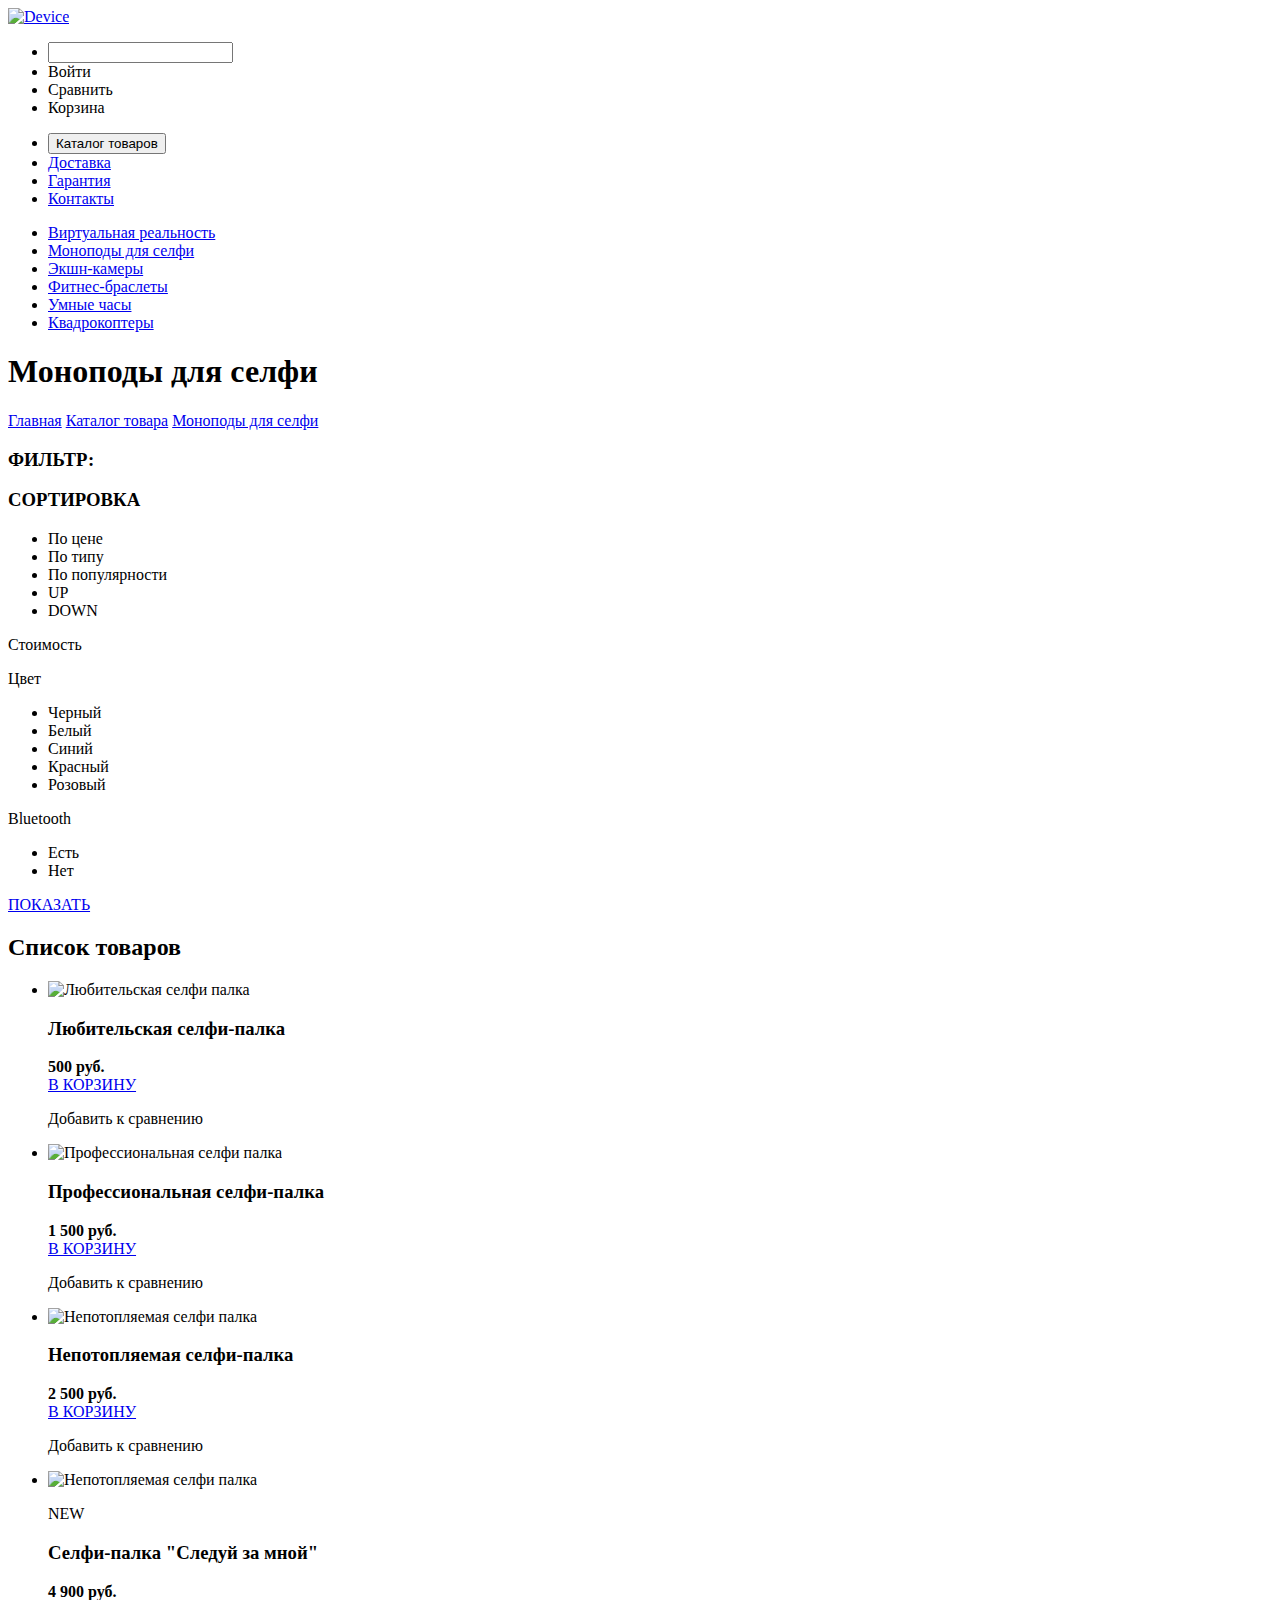
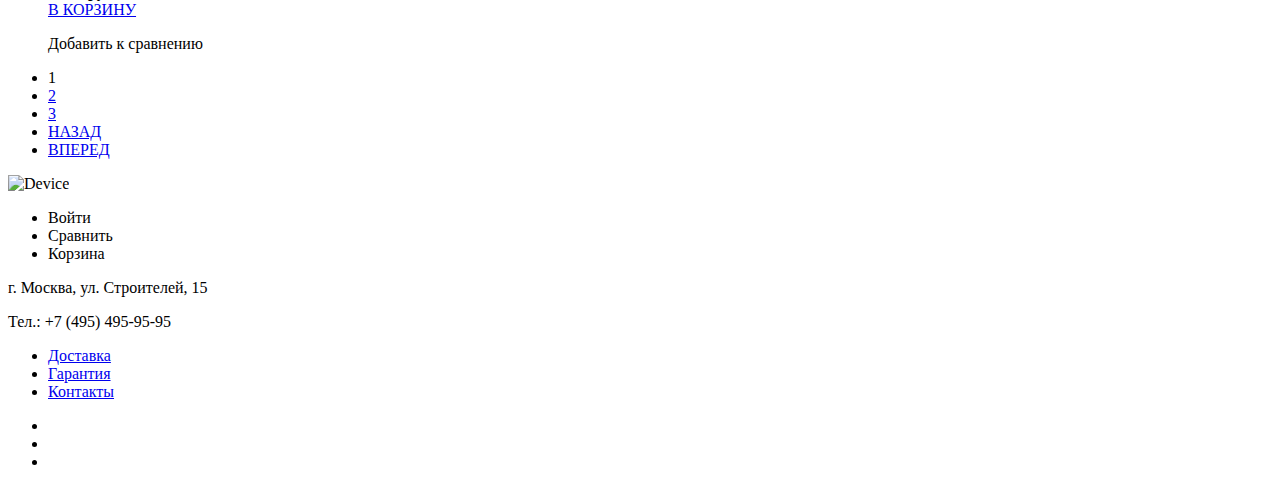
==== catalog.html @ 81fd2594 "Исправление разметки catalog и index #2" ====
<!DOCTYPE html>
<html lang="ru">
  <head>
    <meta charset="utf-8">
    <title>Магазин "Device"</title>
  </head>
  <body>
      <header class="main-header">
        <a href="index.html">
            <img class="main-header-logo" src="device-logo.jpg" alt="Device" width="10" height="10">
        </a>
                <!--Размеры (здесь и далее) пока левые-->
        <ul class="main-header-user_block">
            <li class="main-header-user_block-search">
                <input>
            </li>
            <li class="main-header-user_block-log_in">
                <form>Войти</form>
            </li>
            <li class="main-header-user_block-match">
                <form>Сравнить</form>
            </li>
            <li  class="main-header-user_block-cart">
                <form>Корзина</form>
            </li>
            </ul>
        <nav class="main-navigation">
            <ul class="main-navigation-menu">
                <li class="main-navigation-menu-catalog">
                    <button>Каталог товаров</button>
                </li>
                <li>
                    <a href="#delivery">Доставка</a>
                </li>
                <li>
                    <a href="#warranty">Гарантия</a>
                </li>
                <li>
                    <a href="#contacts">Контакты</a>
                </li>
            </ul>
            <ul class="main-navigation-cataloglist">
                <li>
                    <a href="/catalog/virtual-reality.html">Виртуальная реальность</a>
                </li>
                <li>
                    <a href="/catalog/monopods.html">Моноподы для селфи</a>
                </li>
                <li>
                    <a href="/catalog/action-cameras.html">Экшн-камеры</a>
                </li>
                <li>
                    <a href="/catalog/fitness-wristbands.html">Фитнес-браслеты</a>
                </li>
                <li>
                    <a href="/catalog/smart-watch.html">Умные часы</a>
                </li>
                <li>
                    <a href="/catalog/smart-quadrupter.html">Квадрокоптеры</a>
                </li>
             </ul>
        </nav>
      </header>
      
      <main class="main-container">
          <div class="breadcrumbs">
                <h1 class="page-title">Моноподы для селфи</h1>
                <a href="/index.html">Главная</a>
                <a href="/catalog.html">Каталог товара</a>
                <a href="#">Моноподы для селфи</a>
          </div>
          <section class="main-container-sorting">
                <h3>ФИЛЬТР:</h3>
                <h3>СОРТИРОВКА</h3>
                <div class="main-container-sorting-criterion">
                   <ul>
                      <li>
                          <form>По цене</form>
                      </li>
                      <li>
                          <form>По типу</form>
                      </li>
                      <li>
                          <form>По популярности</form>
                      </li>
                      <li class="arrows">
                          <form>UP</form>
                      </li>
                      <li class="arrows">
                          <form>DOWN</form>
                      </li>
                  </ul>           
               </div>
            </section>
            <section class="main-container-search">
                     <p>Стоимость</p>
                     <!--Форма диапазона цены-->
                      <p>Цвет</p>
                      <ul class="main0container-search-colour">
                          <li>
                              <form>Черный</form>
                          </li>
                          <li>
                              <form>Белый</form>
                          </li>
                          <li>
                              <form>Синий</form>
                          </li>
                          <li>
                              <form>Красный</form>
                          </li>
                          <li>                     
                               <form>Розовый</form>
                          </li>
                      </ul>
                      <p>Bluetooth</p>
                      <ul>
                          <li>
                               <form>Есть</form>
                          </li>
                          <li>
                                <form>Нет</form>
                          </li>
                      </ul>
                      <a class="button" href="#">ПОКАЗАТЬ</a>
             </section>
          <section class="main-container-items">
              <h2 class="visually-hidden">Список товаров</h2>
                <ul class="main-container-items-list">
                    <li>
                        <article>
                            <img src="newby-selfie-stick.jpg" alt="Любительская селфи палка" width="10" height="10">
                            <h3>Любительская селфи-палка</h3>
                            <b>500 руб.</b>
                            <div class="main-container-items-list-when_hover">
                                <a class="button" href="#">В КОРЗИНУ</a>
                                <p>Добавить к сравнению</p>
                            </div>
                        </article>
                    </li>
                    <li>
                        <article>
                            <img src="pro-selfie-stick.jpg" alt="Профессиональная селфи палка" width="10" height="10">
                            <h3>Профессиональная селфи-палка</h3>
                            <b>1 500 руб.</b>
                            <div class="main-container-items-list-when_hover">
                                <a class="button" href="#">В КОРЗИНУ</a>
                                <p>Добавить к сравнению</p>
                            </div>
                        </article>
                    </li>
                    <li>
                        <article>
                            <img src="unsink-selfie-stick.jpg" alt="Непотопляемая селфи палка" width="10" height="10">
                            <h3>Непотопляемая селфи-палка</h3>
                            <b>2 500 руб.</b>
                            <div class="main-container-items-list-when_hover">
                                <a class="button" href="#">В КОРЗИНУ</a>
                                <p>Добавить к сравнению</p>
                            </div>
                        </article>
                    </li>
                    <li>
                        <article>
                            <img src="follow_me-selfie-stick.jpg" alt="Непотопляемая селфи палка" width="10" height="10">
                            <div class="main-container-items-list-new">
                                <p>NEW</p>
                            </div>
                            <h3>Селфи-палка "Следуй за мной"</h3>
                            <b>4 900 руб.</b>
                            <div class="main-container-items-list-when_hover">
                                <a class="button" href="#">В КОРЗИНУ</a>
                                <p>Добавить к сравнению</p>
                            </div>
                        </article>
                    </li>
                </ul>
          </section>
          <div class="pagination">
             <ul>
                 <li>
                    <a class="pagination-item pagination-item-current">1</a>
                </li>
                <li>
                    <a class="pagination-item" href="#">2</a>
                </li>
                <li>
                    <a class="pagination-item" href="#">3</a>
                </li>
                <li>
                    <a class="pagination-item-back" href="#">НАЗАД</a>
                </li>
                <li>
                    <a class="pagination-item-back" href="#">ВПЕРЕД</a>
                </li>
              </ul>
           </div>
      </main>

      <footer class="main-footer">
          <section class="main-footer-logo_userblock">
                <a class="main-footer-logo">
                    <img src="device-logo-footer.jpg" alt="Device" width="10" height="10">
                </a>
                <ul class="main-footer-user_block">
                    <li>
                        <form class="main-footer-user_block-log_in">Войти</form>
                    </li>
                    <li>
                        <form class="main-footer-user_block-match">Сравнить</form>
                    </li>
                    <li>
                        <form class="main-footer-user_block-cart">Корзина</form>
                    </li>
                </ul>
          </section>
          <section class="main-footer-navigation">
                <p>г. Москва, ул. Строителей, 15</p>
                <p>Тел.: +7 (495) 495-95-95</p>
                <ul>
                   <li>
                       <a href="#delivery">Доставка</a>
                   </li>
                   <li>
                       <a href="#warranty">Гарантия</a>
                   </li>
                   <li>
                       <a href="#contacts">Контакты</a>
                   </li>
                </ul>
          </section>
          <section class="main-footer-social">   
             <ul>
                <li>
                    <a class="main-footer-social-button" href="fb.com">
                        <i></i>
                    </a>
                </li>
                 <li>
                     <a class="main-footer-social-button" href="instagram.com">
                        <i></i>
                     </a>
                 </li>
                 <li>
                     <a class="main-footer-social-button" href="twitter.com">
                         <i></i>
                     </a>
                 </li>
             </ul>
             <a class="main-footer-academy" href="https://htmlacademy.ru/intensive/htmlcss">
                 <i></i>
             </a>
          </section>
      </footer>
  </body>
</html>
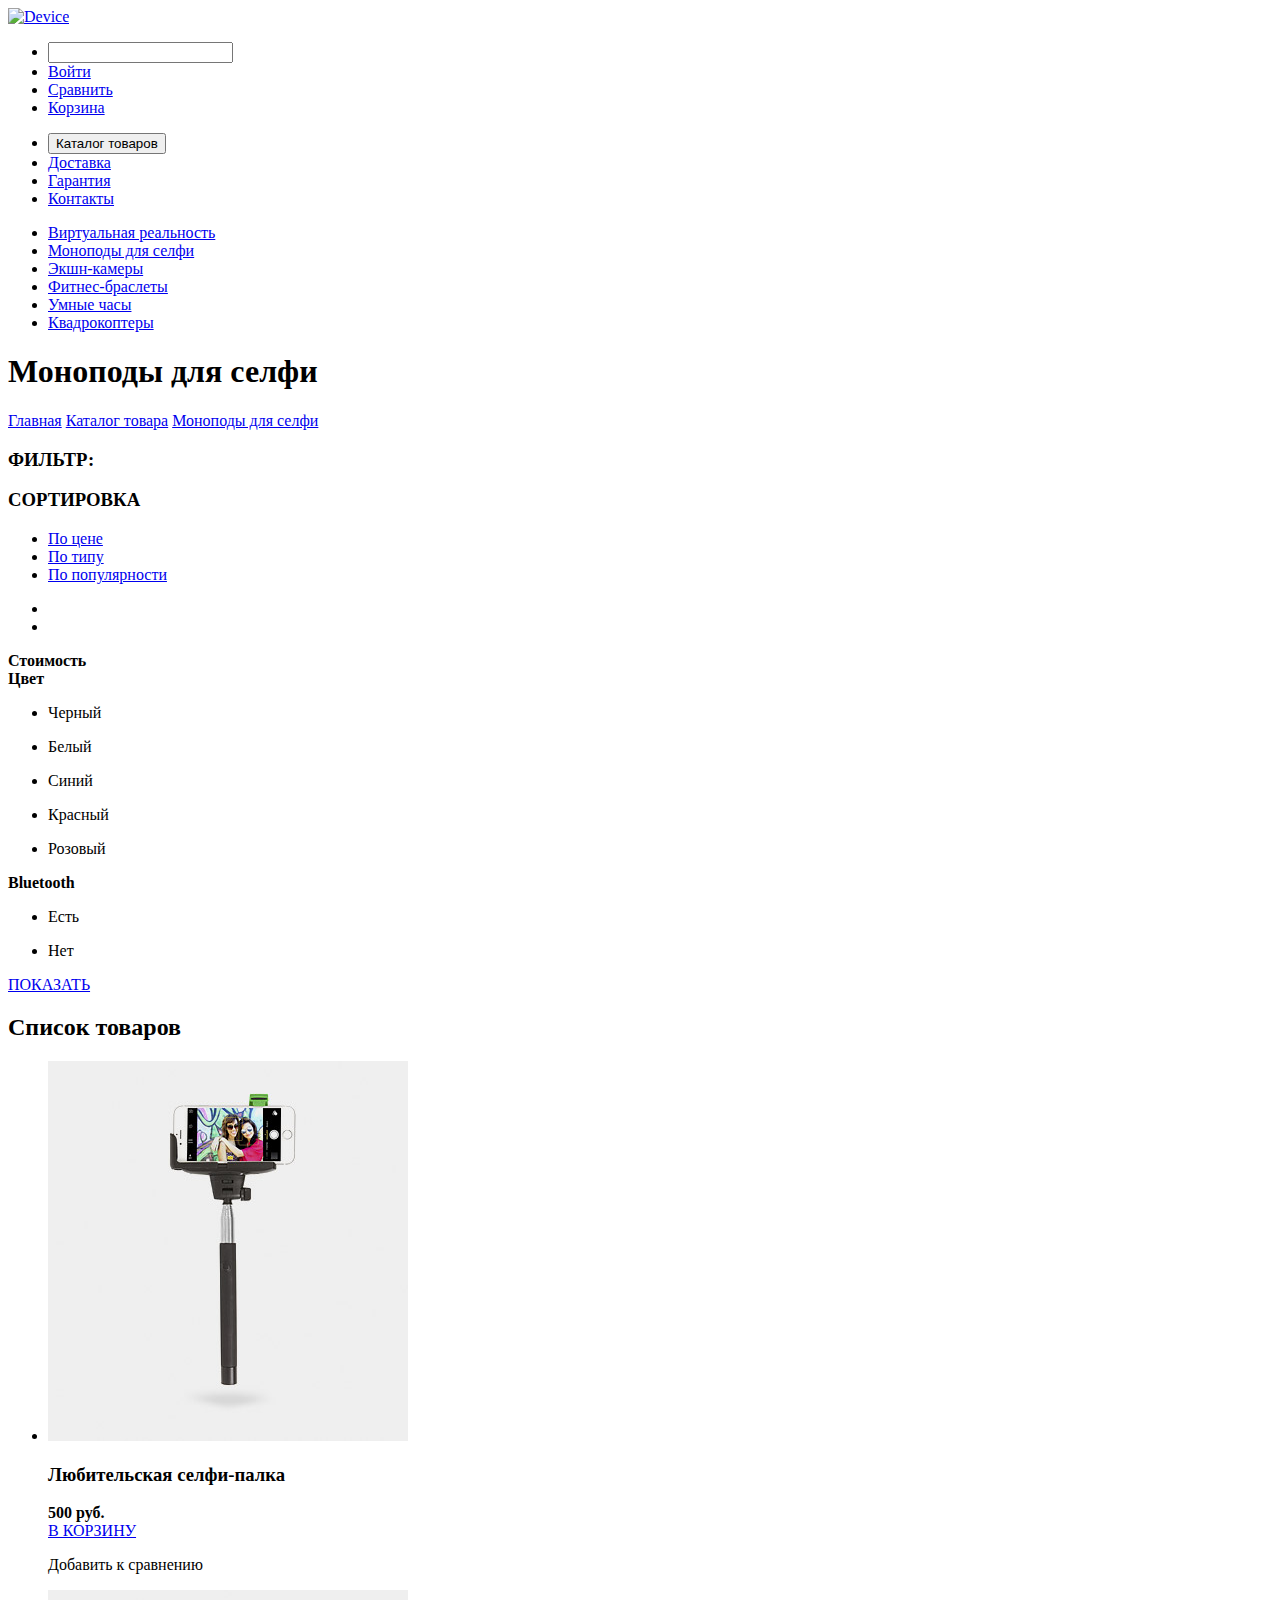
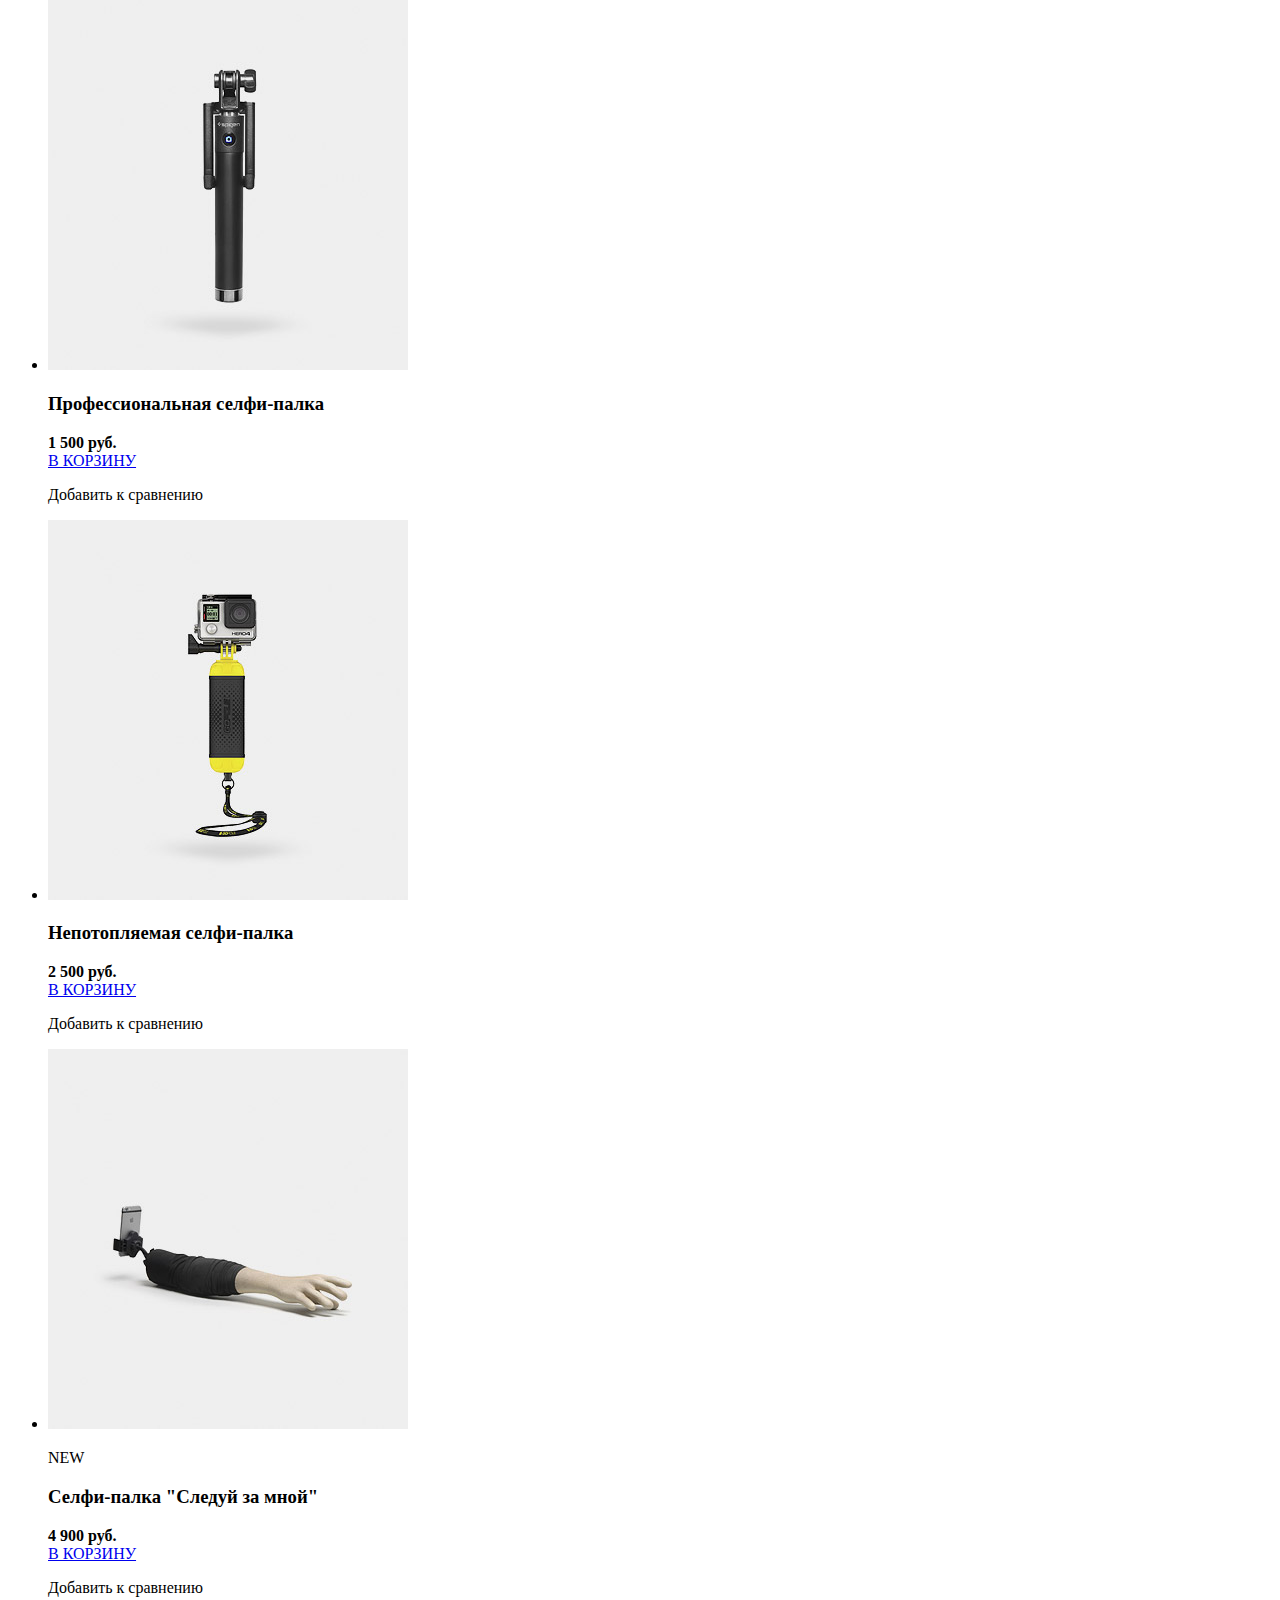
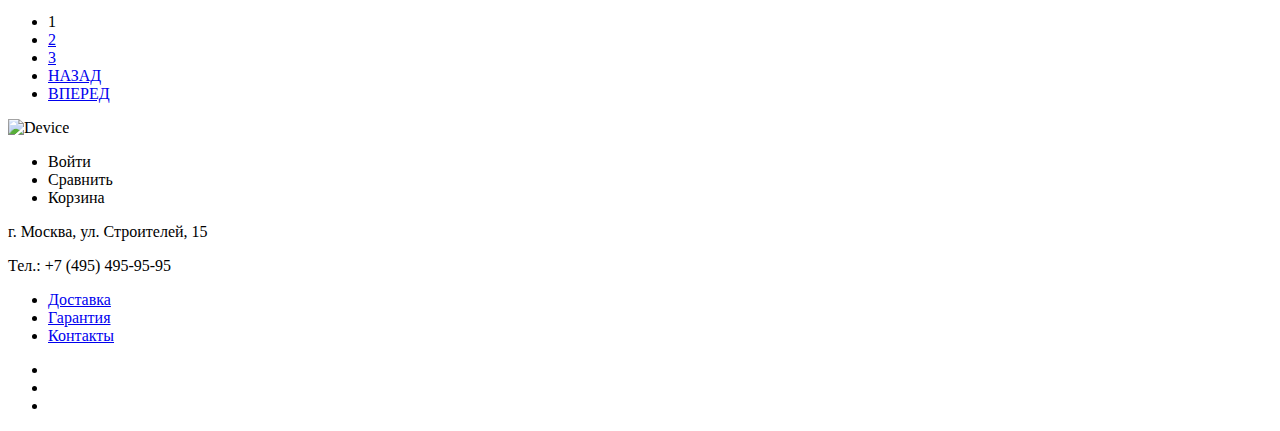
==== commit 73daea13: "Корректировка разметки, добавление оставшихся картинок и иконок" ====
--- a/catalog.html
+++ b/catalog.html
@@ -8,26 +8,30 @@
       <header class="main-header">
         <a href="index.html">
             <img class="main-header-logo" src="device-logo.jpg" alt="Device" width="10" height="10">
-        </a>
-                <!--Размеры (здесь и далее) пока левые-->
-        <ul class="main-header-user_block">
-            <li class="main-header-user_block-search">
+        </a>        
+        <ul class="user_block">
+            <li class="user_block-search">
+                <i class="search"></i>
                 <input>
             </li>
-            <li class="main-header-user_block-log_in">
-                <form>Войти</form>
-            </li>
-            <li class="main-header-user_block-match">
-                <form>Сравнить</form>
-            </li>
-            <li  class="main-header-user_block-cart">
-                <form>Корзина</form>
-            </li>
-            </ul>
+            <li class="user_block-log_in">
+                <i class="log-in"></i>
+                <a href="#">Войти</a>
+            </li>
+            <li class="user_block-match">
+                <i class="match"></i>
+                <a href="#">Сравнить</a>
+            </li>
+            <li  class="user_block-cart">
+                <i class="cart"></i>
+                <a href="#">Корзина</a>
+            </li>
+        </ul>
         <nav class="main-navigation">
             <ul class="main-navigation-menu">
                 <li class="main-navigation-menu-catalog">
                     <button>Каталог товаров</button>
+                    <i class="catalog-plus"></i>
                 </li>
                 <li>
                     <a href="#delivery">Доставка</a>
@@ -63,84 +67,101 @@
       </header>
       
       <main class="main-container">
-          <div class="breadcrumbs">
+          <section class="breadcrumbs">
                 <h1 class="page-title">Моноподы для селфи</h1>
                 <a href="/index.html">Главная</a>
                 <a href="/catalog.html">Каталог товара</a>
                 <a href="#">Моноподы для селфи</a>
-          </div>
+          </section>
           <section class="main-container-sorting">
                 <h3>ФИЛЬТР:</h3>
                 <h3>СОРТИРОВКА</h3>
                 <div class="main-container-sorting-criterion">
                    <ul>
                       <li>
-                          <form>По цене</form>
-                      </li>
-                      <li>
-                          <form>По типу</form>
-                      </li>
-                      <li>
-                          <form>По популярности</form>
-                      </li>
-                      <li class="arrows">
-                          <form>UP</form>
-                      </li>
-                      <li class="arrows">
-                          <form>DOWN</form>
-                      </li>
-                  </ul>           
+                          <a href="#">По цене</a>
+                      </li>
+                      <li>
+                          <a href="#">По типу</a>
+                      </li>
+                      <li>
+                          <a href="#">По популярности</a>
+                      </li>
+                    </ul> 
+              </div>
+              <div class="arrows">
+                  <ul>                  
+                      <li>
+                          <i class="up"></i>
+                      </li>
+                      <li>
+                          <i class="down"></i>
+                      </li>    
+                  </ul>
                </div>
             </section>
             <section class="main-container-search">
-                     <p>Стоимость</p>
-                     <!--Форма диапазона цены-->
-                      <p>Цвет</p>
-                      <ul class="main0container-search-colour">
+                <div class="search-price">
+                     <b>Стоимость</b>
+                     <!--Lиапазон цены-->
+                </div>
+                <div class="search-color">
+                    <b>Цвет</b>
+                    <ul class="main-container-search-color">
+                        <li>
+                            <i class="check-box"></i>
+                            <p>Черный</p>
+                        </li>
+                        <li>
+                            <i class="check-box"></i>
+                            <p>Белый</p>
+                        </li>
+                        <li>
+                            <i class="check-box"></i>
+                            <p>Синий</p>
+                        </li>
+                        <li>
+                            <i class="check-box"></i>
+                            <p>Красный</p>
+                        </li>
+                        <li>
+                            <i class="check-box"></i>
+                            <p>Розовый</p>
+                        </li>
+                    </ul>
+                </div>
+                <div class="search-bluetooth">
+                      <b>Bluetooth</b>
+                      <ul>
                           <li>
-                              <form>Черный</form>
+                              <i class="radio"></i>
+                              <p>Есть</p>
                           </li>
                           <li>
-                              <form>Белый</form>
-                          </li>
-                          <li>
-                              <form>Синий</form>
-                          </li>
-                          <li>
-                              <form>Красный</form>
-                          </li>
-                          <li>                     
-                               <form>Розовый</form>
+                              <i class="radio"></i>
+                              <p>Нет</p>
                           </li>
                       </ul>
-                      <p>Bluetooth</p>
-                      <ul>
-                          <li>
-                               <form>Есть</form>
-                          </li>
-                          <li>
-                                <form>Нет</form>
-                          </li>
-                      </ul>
-                      <a class="button" href="#">ПОКАЗАТЬ</a>
-             </section>
-          <section class="main-container-items">
-              <h2 class="visually-hidden">Список товаров</h2>
+                </div>
+                <a class="button" href="#">ПОКАЗАТЬ</a>
+              </section>
+              <section class="main-container-items">
+                <h2 class="visually-hidden">Список товаров</h2>
                 <ul class="main-container-items-list">
                     <li>
-                        <article>
-                            <img src="newby-selfie-stick.jpg" alt="Любительская селфи палка" width="10" height="10">
+                        <article class="items-list-one">
+                            <img src="/img/images/catalog-item-one.jpg" alt="Любительская селфи палка" width="360" height="380">
                             <h3>Любительская селфи-палка</h3>
                             <b>500 руб.</b>
-                            <div class="main-container-items-list-when_hover">
-                                <a class="button" href="#">В КОРЗИНУ</a>
-                                <p>Добавить к сравнению</p>
-                            </div>
-                        </article>
-                    </li>
-                    <li>
-                        <article>
-                            <img src="pro-selfie-stick.jpg" alt="Профессиональная селфи палка" width="10" height="10">
+                             <div class="main-container-items-list-when_hover">
+                                <a class="button" href="#">В КОРЗИНУ</a>
+                                <p>Добавить к сравнению</p>
+                            </div>
+                        </article>
+                    </li>
+                    <li>
+                        <article class="items-list-two">
+                            <img src="/img/images/catalog-item-two.jpg" alt="Профессиональная селфи палка" width="360" height="380">
                             <h3>Профессиональная селфи-палка</h3>
                             <b>1 500 руб.</b>
                             <div class="main-container-items-list-when_hover">
@@ -150,8 +171,8 @@
                         </article>
                     </li>
                     <li>
-                        <article>
-                            <img src="unsink-selfie-stick.jpg" alt="Непотопляемая селфи палка" width="10" height="10">
+                        <article class="items-list-three">
+                            <img src="/img/images/catalog-item-three.jpg" alt="Непотопляемая селфи палка" width="360" height="380">
                             <h3>Непотопляемая селфи-палка</h3>
                             <b>2 500 руб.</b>
                             <div class="main-container-items-list-when_hover">
@@ -161,13 +182,13 @@
                         </article>
                     </li>
                     <li>
-                        <article>
-                            <img src="follow_me-selfie-stick.jpg" alt="Непотопляемая селфи палка" width="10" height="10">
+                        <article class="items-list-four">
+                            <img src="/img/images/catalog-item-four.jpg" alt="Непотопляемая селфи палка" width="360" height="380">
                             <div class="main-container-items-list-new">
                                 <p>NEW</p>
                             </div>
                             <h3>Селфи-палка "Следуй за мной"</h3>
-                            <b>4 900 руб.</b>
+                             <b>4 900 руб.</b>
                             <div class="main-container-items-list-when_hover">
                                 <a class="button" href="#">В КОРЗИНУ</a>
                                 <p>Добавить к сравнению</p>
@@ -175,8 +196,8 @@
                         </article>
                     </li>
                 </ul>
-          </section>
-          <div class="pagination">
+            </section>
+            <div class="pagination">
              <ul>
                  <li>
                     <a class="pagination-item pagination-item-current">1</a>
@@ -198,18 +219,21 @@
       </main>
 
       <footer class="main-footer">
-          <section class="main-footer-logo_userblock">
+          <section class="main-footer-userblock">
                 <a class="main-footer-logo">
                     <img src="device-logo-footer.jpg" alt="Device" width="10" height="10">
                 </a>
                 <ul class="main-footer-user_block">
                     <li>
+                        <i class="log_in"></i>
                         <form class="main-footer-user_block-log_in">Войти</form>
                     </li>
                     <li>
+                        <i class="match"></i>
                         <form class="main-footer-user_block-match">Сравнить</form>
                     </li>
                     <li>
+                        <i class="cart"></i>
                         <form class="main-footer-user_block-cart">Корзина</form>
                     </li>
                 </ul>
@@ -232,23 +256,23 @@
           <section class="main-footer-social">   
              <ul>
                 <li>
-                    <a class="main-footer-social-button" href="fb.com">
-                        <i></i>
+                    <a href="fb.com">
+                        <i class="facebook"></i>
                     </a>
                 </li>
                  <li>
-                     <a class="main-footer-social-button" href="instagram.com">
-                        <i></i>
+                     <a href="instagram.com">
+                        <i class="instagram"></i>
                      </a>
                  </li>
                  <li>
-                     <a class="main-footer-social-button" href="twitter.com">
-                         <i></i>
+                     <a href="twitter.com">
+                         <i class="twitter"></i>
                      </a>
                  </li>
              </ul>
-             <a class="main-footer-academy" href="https://htmlacademy.ru/intensive/htmlcss">
-                 <i></i>
+             <a href="https://htmlacademy.ru/intensive/htmlcss">
+                 <i class="academy"></i>
              </a>
           </section>
       </footer>
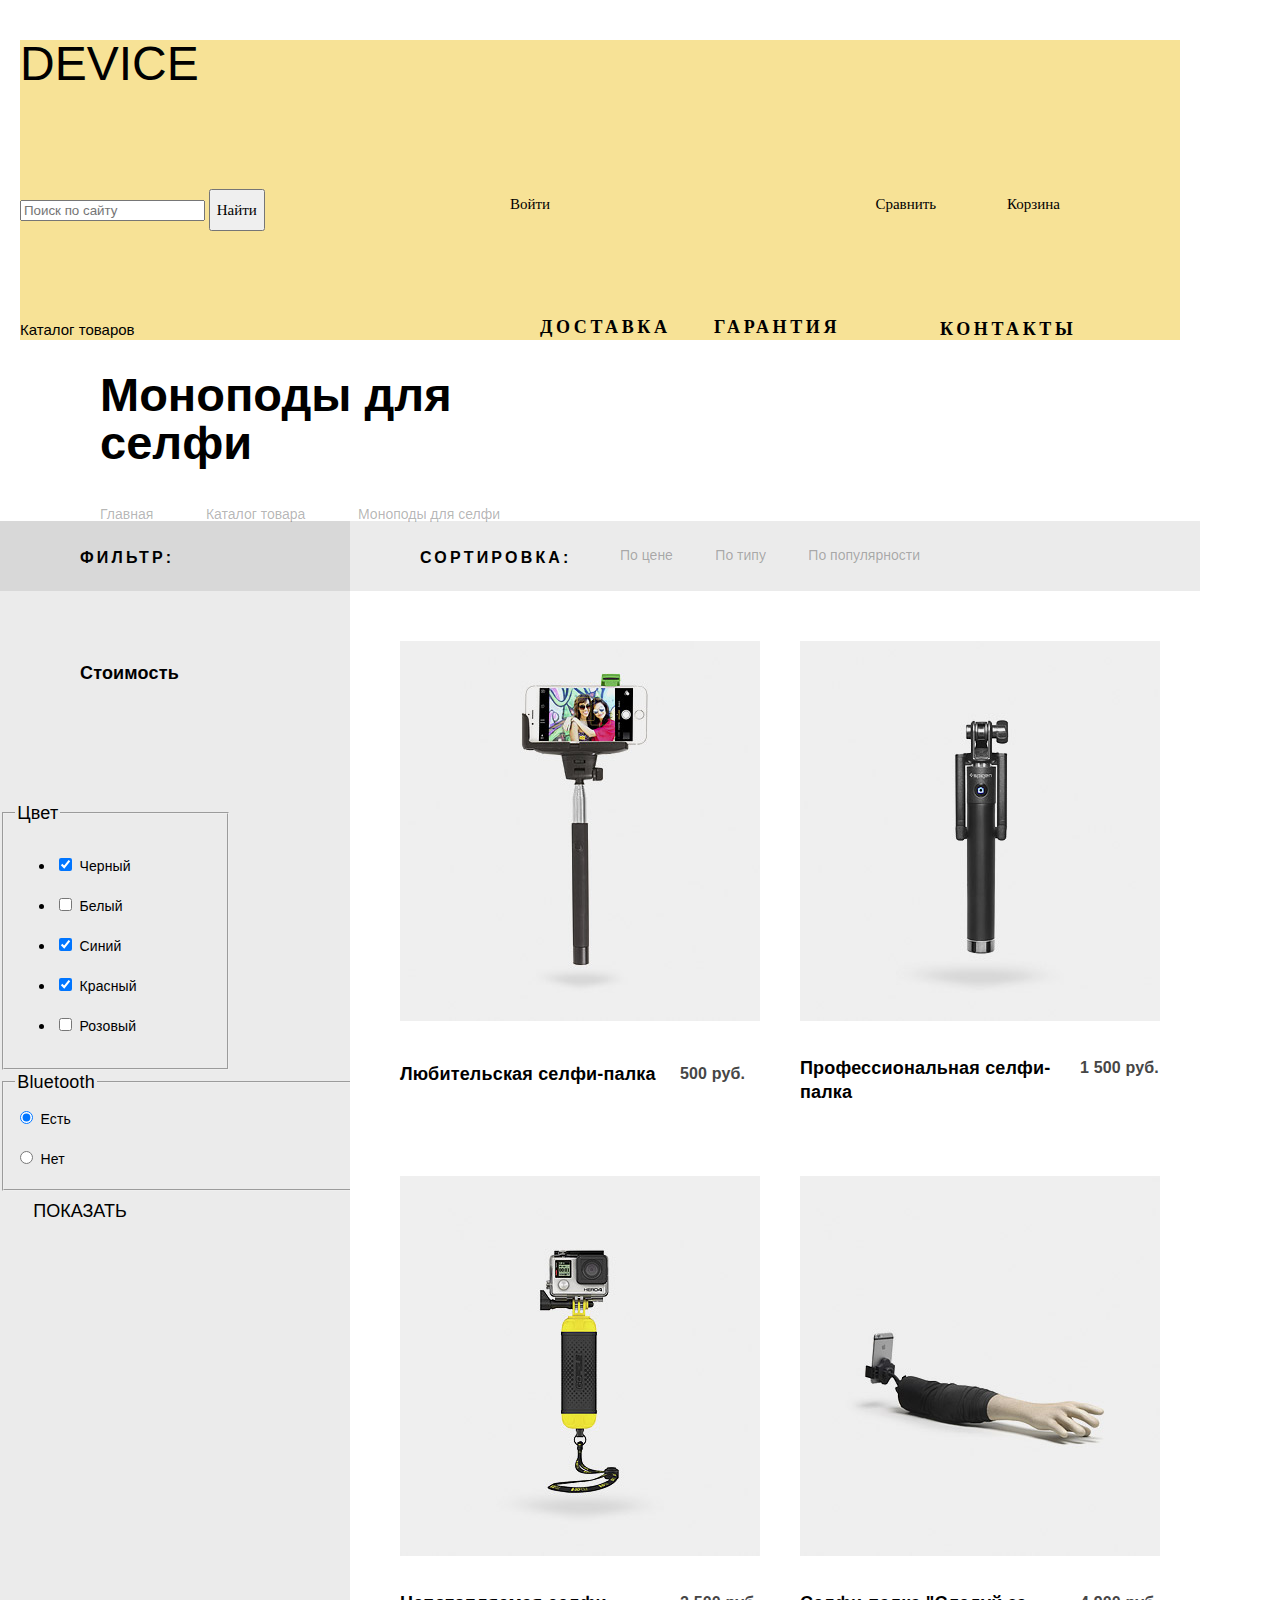
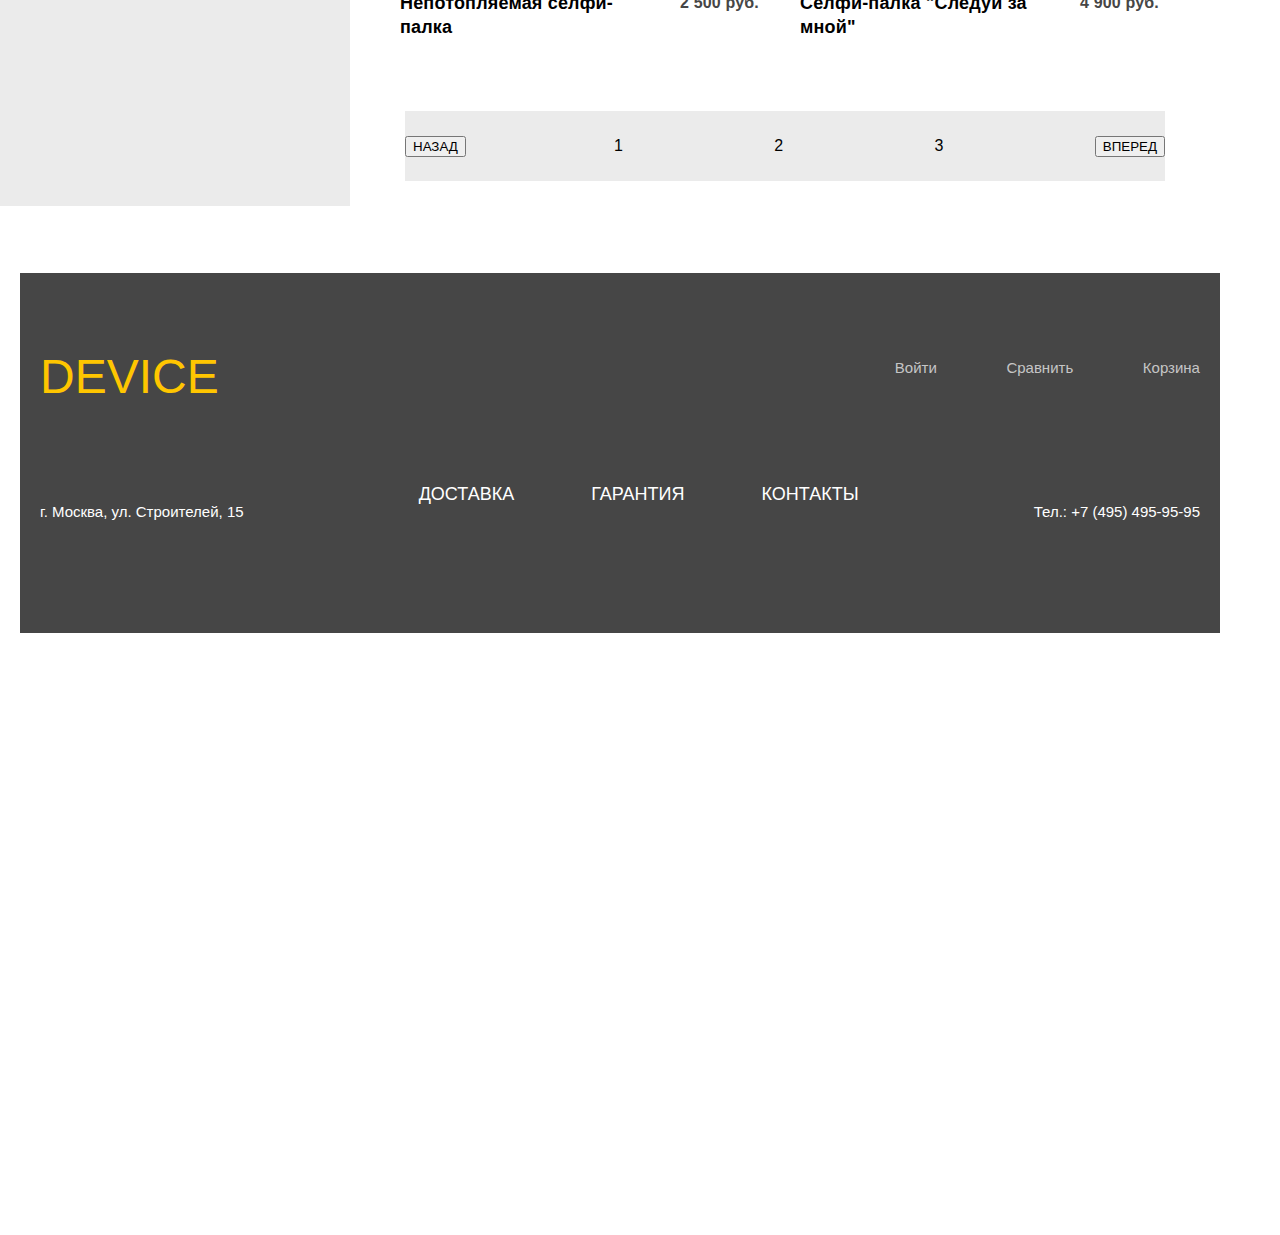
==== commit 06078ddb: "Вторичная сетка на флексах" ====
--- a/catalog.html
+++ b/catalog.html
@@ -3,46 +3,47 @@
   <head>
     <meta charset="utf-8">
     <title>Магазин "Device"</title>
+      <link href="fonts/openns.woff2" rel="stylesheet">
+      <link href="css/normalize.css" rel="stylesheet">
+      <link href="css/stylesheet.css" rel="stylesheet">
   </head>
   <body>
       <header class="main-header">
-        <a href="index.html">
-            <img class="main-header-logo" src="device-logo.jpg" alt="Device" width="10" height="10">
-        </a>        
-        <ul class="user_block">
-            <li class="user_block-search">
+        <a class="logo-header">Device</a>
+        <div class="user_block">
+            <div class="user_block-search">
                 <i class="search"></i>
-                <input>
-            </li>
-            <li class="user_block-log_in">
+                <form>
+                    <input type="text" placeholder="Поиск по сайту">
+                    <button class="search-button" type="submit">Найти</button>
+                </form>
+            </div>
+            <div class="user_block-log_in">
                 <i class="log-in"></i>
-                <a href="#">Войти</a>
-            </li>
-            <li class="user_block-match">
+                <a class="login-link" href="login.html">Войти</a>
+            </div>
+            <div class="user_block-match_cart">
                 <i class="match"></i>
-                <a href="#">Сравнить</a>
-            </li>
-            <li  class="user_block-cart">
+                <a class="match-link" href="match.html">Сравнить</a>
                 <i class="cart"></i>
-                <a href="#">Корзина</a>
-            </li>
-        </ul>
+                <a class="cart-link" href="cart.html">Корзина</a>
+            </div>
+        </div>
         <nav class="main-navigation">
             <ul class="main-navigation-menu">
                 <li class="main-navigation-menu-catalog">
-                    <button>Каталог товаров</button>
+                    Каталог товаров
                     <i class="catalog-plus"></i>
                 </li>
-                <li>
+                <li class="main-navigation-menu-wrapper">
                     <a href="#delivery">Доставка</a>
-                </li>
-                <li>
                     <a href="#warranty">Гарантия</a>
                 </li>
-                <li>
+                <li class="main-navigation-menu-contacts">
                     <a href="#contacts">Контакты</a>
                 </li>
             </ul>
+<!--пока уберу
             <ul class="main-navigation-cataloglist">
                 <li>
                     <a href="/catalog/virtual-reality.html">Виртуальная реальность</a>
@@ -63,19 +64,22 @@
                     <a href="/catalog/smart-quadrupter.html">Квадрокоптеры</a>
                 </li>
              </ul>
+-->
         </nav>
       </header>
       
       <main class="main-container">
           <section class="breadcrumbs">
                 <h1 class="page-title">Моноподы для селфи</h1>
-                <a href="/index.html">Главная</a>
-                <a href="/catalog.html">Каталог товара</a>
-                <a href="#">Моноподы для селфи</a>
+                <div class="breadcrumbs-wrapper">
+                    <a href="/index.html">Главная</a>
+                    <a href="/catalog.html">Каталог товара</a>
+                    <a href="#">Моноподы для селфи</a>
+                </div>
           </section>
           <section class="main-container-sorting">
-                <h3>ФИЛЬТР:</h3>
-                <h3>СОРТИРОВКА</h3>
+                <h3 class="main-container-filter">Фильтр:</h3>
+                <h3 class="main-container-sort">Сортировка:</h3>
                 <div class="main-container-sorting-criterion">
                    <ul>
                       <li>
@@ -100,105 +104,100 @@
                   </ul>
                </div>
             </section>
+            <div class="main-container-wrapper">
             <section class="main-container-search">
-                <div class="search-price">
-                     <b>Стоимость</b>
-                     <!--Lиапазон цены-->
-                </div>
-                <div class="search-color">
-                    <b>Цвет</b>
-                    <ul class="main-container-search-color">
-                        <li>
-                            <i class="check-box"></i>
-                            <p>Черный</p>
-                        </li>
-                        <li>
-                            <i class="check-box"></i>
-                            <p>Белый</p>
-                        </li>
-                        <li>
-                            <i class="check-box"></i>
-                            <p>Синий</p>
-                        </li>
-                        <li>
-                            <i class="check-box"></i>
-                            <p>Красный</p>
-                        </li>
-                        <li>
-                            <i class="check-box"></i>
-                            <p>Розовый</p>
-                        </li>
-                    </ul>
-                </div>
-                <div class="search-bluetooth">
-                      <b>Bluetooth</b>
-                      <ul>
-                          <li>
-                              <i class="radio"></i>
-                              <p>Есть</p>
+                <form class="filter" method="get" action="https://echo.htmlacademy.ru">
+                    <div class="search-price">
+                        <b>Стоимость</b>
+                        <div class="price-range"></div>
+                    </div>
+                    <fieldset class="main-container-color">
+                        <legend>Цвет</legend>
+                        <ul>
+                            <li class="filter-option">
+                                <input class="visually-hidden filter-input filter-input-checkbox" type="checkbox" name="black" id="filter-color-black" checked>
+                                <label for="filter-color-black">Черный</label>
+                            </li>
+                            <li class="filter-option">
+                                <input class="visually-hidden filter-input filter-input-checkbox" type="checkbox" name="white" id="filter-color-white">         
+                                <label for="filter-color-white">Белый</label>
+                            </li>
+                            <li class="filter-option">
+                                <input class="visually-hidden filter-input filter-input-checkbox" type="checkbox" name="blue" id="filter-color-blue" checked>
+                                <label for="filter-color-blue">Синий</label>
+                            </li>
+                            <li class="filter-option">
+                                <input class="visually-hidden filter-input filter-input-checkbox" type="checkbox" name="red" id="filter-color-red" checked>
+                                <label for="filter-color-red">Красный</label>
+                            </li>
+                            <li class="filter-option">
+                                <input class="visually-hidden filter-input filter-input-checkbox" type="checkbox" name="pink" id="filter-color-pink">
+                                <label for="filter-color-pink">Розовый</label>
+                            </li>
+                        </ul>                    
+                    </fieldset>
+                    <fieldset class="main-container-bluetooth">
+                        <legend>Bluetooth</legend>
+                        <ul>
+                          <li class="filter-option">
+                              <input class="visually-hidden filter-input filter-input-radio" type="radio" name="bluetooth-group" valeu="bluetooth-yes" id="bluetooth-yes" checked>
+                              <label for="bluetooth-yes">Есть</label>
                           </li>
-                          <li>
-                              <i class="radio"></i>
-                              <p>Нет</p>
+                          <li class="filter-option">
+                              <input class="visually-hidden filter-input filter-input-radio" type="radio" name="bluetooth-group" value="bluetooth-none" id="bluetooth-no">
+                              <label for="bluetooth-no">Нет</label>
                           </li>
                       </ul>
-                </div>
-                <a class="button" href="#">ПОКАЗАТЬ</a>
+                    </fieldset>    
+                    <button type="submit" class="filter-button button">Показать</button>
+                </form>
               </section>
+              <div class="items-wrapper">
               <section class="main-container-items">
-                <h2 class="visually-hidden">Список товаров</h2>
+                <!--<h2 class="visually-hidden">Список товаров</h2>-->
                 <ul class="main-container-items-list">
                     <li>
-                        <article class="items-list-one">
-                            <img src="/img/images/catalog-item-one.jpg" alt="Любительская селфи палка" width="360" height="380">
-                            <h3>Любительская селфи-палка</h3>
-                            <b>500 руб.</b>
-                             <div class="main-container-items-list-when_hover">
-                                <a class="button" href="#">В КОРЗИНУ</a>
-                                <p>Добавить к сравнению</p>
-                            </div>
-                        </article>
-                    </li>
-                    <li>
-                        <article class="items-list-two">
-                            <img src="/img/images/catalog-item-two.jpg" alt="Профессиональная селфи палка" width="360" height="380">
-                            <h3>Профессиональная селфи-палка</h3>
-                            <b>1 500 руб.</b>
-                            <div class="main-container-items-list-when_hover">
-                                <a class="button" href="#">В КОРЗИНУ</a>
-                                <p>Добавить к сравнению</p>
-                            </div>
-                        </article>
-                    </li>
-                    <li>
-                        <article class="items-list-three">
-                            <img src="/img/images/catalog-item-three.jpg" alt="Непотопляемая селфи палка" width="360" height="380">
-                            <h3>Непотопляемая селфи-палка</h3>
-                            <b>2 500 руб.</b>
-                            <div class="main-container-items-list-when_hover">
-                                <a class="button" href="#">В КОРЗИНУ</a>
-                                <p>Добавить к сравнению</p>
-                            </div>
-                        </article>
-                    </li>
-                    <li>
-                        <article class="items-list-four">
-                            <img src="/img/images/catalog-item-four.jpg" alt="Непотопляемая селфи палка" width="360" height="380">
-                            <div class="main-container-items-list-new">
-                                <p>NEW</p>
-                            </div>
-                            <h3>Селфи-палка "Следуй за мной"</h3>
-                             <b>4 900 руб.</b>
-                            <div class="main-container-items-list-when_hover">
-                                <a class="button" href="#">В КОРЗИНУ</a>
-                                <p>Добавить к сравнению</p>
-                            </div>
+                        <article class="items-list">
+                            <a href="catalog/newbe-selfie-stick.html">
+                                <img src="img/images/catalog-item-one.jpg" alt="Любительская селфи палка" width="360" height="380">
+                                <h3>Любительская селфи-палка</h3>
+                                <b>500 руб.</b>
+                            </a>
+                        </article>
+                    </li>
+                    <li>
+                        <article class="items-list">
+                            <a href="catalog/profie-selfie-stick">
+                                <img src="img/images/catalog-item-two.jpg" alt="Профессиональная селфи палка" width="360" height="380">
+                                <h3>Профессиональная селфи-палка</h3>
+                                <b>1 500 руб.</b>
+                            </a>
+                        </article>
+                    </li>
+                    <li>
+                        <article class="items-list">
+                            <a href="catalog/not-sink-selfie-stick">
+                                <img src="img/images/catalog-item-three.jpg" alt="Непотопляемая селфи палка" width="360" height="380">
+                                <h3>Непотопляемая селфи-палка</h3>
+                                <b>2 500 руб.</b>
+                            </a>
+                        </article>
+                    </li>
+                    <li>
+                        <article class="items-list">
+                            <a href="catalog/follow_me.html">
+                                <img src="img/images/catalog-item-four.jpg" alt="Непотопляемая селфи палка" width="360" height="380">
+                                <h3>Селфи-палка "Следуй за мной"</h3>
+                                <b>4 900 руб.</b>
+                            </a>
                         </article>
                     </li>
                 </ul>
             </section>
-            <div class="pagination">
-             <ul>
+            <ul class="pagination">
+                 <li>
+                    <button class="pagination-item-back pagination-button-back" type="button">НАЗАД</button>
+                </li>
                  <li>
                     <a class="pagination-item pagination-item-current">1</a>
                 </li>
@@ -209,68 +208,46 @@
                     <a class="pagination-item" href="#">3</a>
                 </li>
                 <li>
-                    <a class="pagination-item-back" href="#">НАЗАД</a>
-                </li>
-                <li>
-                    <a class="pagination-item-back" href="#">ВПЕРЕД</a>
-                </li>
-              </ul>
+                    <button class="pagination-item-back pagination-button-forward" type="button">ВПЕРЕД</button>
+                </li>
+            </ul>
+            </div>
            </div>
       </main>
 
       <footer class="main-footer">
-          <section class="main-footer-userblock">
-                <a class="main-footer-logo">
-                    <img src="device-logo-footer.jpg" alt="Device" width="10" height="10">
+          <section class="footer-userblock">
+                <p class="logo-footer">Device</p>
+                <div class="footer-user_interaction">
+                    <i class="log-in"></i>
+                    <a class="footer-login-link" href="login.html">Войти</a>
+                    <i class="match"></i>
+                    <a class="footer-match-link" href="match.html">Сравнить</a>
+                    <i class="cart"></i>
+                    <a class="footer-cart-link" href="cart.html">Корзина</a>
+                </div>
+          </section>
+          <section class="footer-navigation">
+                <p>г. Москва, ул. Строителей, 15</p>
+                <div class="footer-wrapper">
+                   <a href="#delivery">Доставка</a>
+                   <a href="#warranty">Гарантия</a>
+                   <a href="#contacts">Контакты</a>
+                </div>
+                <p>Тел.: +7 (495) 495-95-95</p>
+          </section>
+          <section class="footer-links">   
+             <div class="social">
+                <a href="fb.com">
+                    <i class="facebook"></i>
                 </a>
-                <ul class="main-footer-user_block">
-                    <li>
-                        <i class="log_in"></i>
-                        <form class="main-footer-user_block-log_in">Войти</form>
-                    </li>
-                    <li>
-                        <i class="match"></i>
-                        <form class="main-footer-user_block-match">Сравнить</form>
-                    </li>
-                    <li>
-                        <i class="cart"></i>
-                        <form class="main-footer-user_block-cart">Корзина</form>
-                    </li>
-                </ul>
-          </section>
-          <section class="main-footer-navigation">
-                <p>г. Москва, ул. Строителей, 15</p>
-                <p>Тел.: +7 (495) 495-95-95</p>
-                <ul>
-                   <li>
-                       <a href="#delivery">Доставка</a>
-                   </li>
-                   <li>
-                       <a href="#warranty">Гарантия</a>
-                   </li>
-                   <li>
-                       <a href="#contacts">Контакты</a>
-                   </li>
-                </ul>
-          </section>
-          <section class="main-footer-social">   
-             <ul>
-                <li>
-                    <a href="fb.com">
-                        <i class="facebook"></i>
-                    </a>
-                </li>
-                 <li>
-                     <a href="instagram.com">
-                        <i class="instagram"></i>
-                     </a>
-                 </li>
-                 <li>
-                     <a href="twitter.com">
-                         <i class="twitter"></i>
-                     </a>
-                 </li>
-             </ul>
+                <a href="instagram.com">
+                    <i class="instagram"></i>
+                </a>
+                <a href="twitter.com">
+                     <i class="twitter"></i>
+                </a>
+              </div>
              <a href="https://htmlacademy.ru/intensive/htmlcss">
                  <i class="academy"></i>
              </a>
--- a/css/stylesheet.css
+++ b/css/stylesheet.css
@@ -0,0 +1,789 @@
+@font-face {
+    font-family: 'open_sanslight';
+    src: url('../fonts/opensans-light-webfont.woff2') format('woff2');
+    font-weight: normal;
+    font-style: normal;
+}
+
+@font-face {
+    font-family: 'gilroyextrabold';
+    src: url('../fonts/gilroyextrabold-webfont.woff2') format('woff2');
+    font-weight: normal;
+    font-style: normal;
+
+}
+
+@font-face {
+    font-family: 'gilroylight';
+    src: url('../fonts/gilroylight-webfont.woff2') format('woff2');
+    font-weight: normal;
+    font-style: normal;
+
+}
+
+@font-face {
+    font-family: 'open_sansregular';
+    src: url('../fonts/opensans-regular-webfont.woff2') format('woff2');
+    font-weight: normal;
+    font-style: normal;
+
+}
+
+body {
+    margin: 0;
+    padding: 0;
+    
+    font-family: "open_sanslight", Arial, sans-serif;
+    font-size: 15px;
+    line-height: 30px;
+    font-weight: 400;
+    color: #000000;
+    
+    width: 1440px;
+    height: 2795px;
+    
+    
+    background-color: #ffffff;
+    
+}
+
+.main-header {
+    background-color: rgba(240,197, 46, 0.5);
+    
+    width: 1160px;
+    height: 300px;
+   
+    margin-left: 20px;
+    margin-right: 20px;
+    margin-top: 40px;
+    
+    display: flex;
+    flex-direction: column;
+    justify-content: space-between
+}
+
+a {
+    text-decoration: none;
+    font-style: normal;
+    color: #000000;
+    
+    padding: 0;
+    margin: 0;
+        
+}
+
+.button {
+    font-family: "gilroyextrabold", sans-serif;
+    font-size: 18px;
+    line-height: 24px;
+    text-transform: uppercase;
+    text-align: center;
+    
+    background-color: transparent;
+    
+    border: none;
+    
+    width: 160px;
+    height: 40px;
+}
+
+.logo-header {
+    font-family: "gilroyextrabold", sans-serif;
+    font-size: 48px;
+    line-height: 48px;
+    text-transform: uppercase;
+    
+}
+
+.user_block {
+    font-family: "open_sanslight";
+    font-size: 15px;
+    line-height: 30px;
+    
+    width: 1040px;
+    height: 25px;
+    
+    margin: 0;
+    padding: 60px;
+    
+    display: flex;
+    justify-content: space-between;
+}
+
+.user_block-search {
+    width: 440px;
+    height: 25px;
+    
+    margin: 0;
+    padding: 0;
+}
+
+.user_block-log_in {
+    width: 280px;
+    height: 25px;
+    
+    margin: 0;
+    padding: 0;
+}
+
+.user_block-match_cart {
+    width: 220px;
+    height: 25px;
+    
+    margin: 0;
+    padding: 0;
+    
+    display: flex;
+    justify-content: space-between;
+}
+
+.main-navigation-menu {
+    width: 1040px;
+    height: 25px;
+    
+    margin: 0;
+    padding-top: 50px;
+    padding-bottom: 165px;
+    padding-left: 60px;
+    
+    display: flex;
+    flex-direction: row;
+}
+
+.main-navigation-menu-catalog {
+    width: 520px;
+}
+
+.main-navigation-menu-wrapper {
+    width: 300px;
+    
+    display: flex;
+    justify-content: space-between;
+}
+
+.main-navigation-menu-contacts {
+    padding-left: 100px;
+    width: 120px;
+}
+
+.main-navigation-menu,
+.main-navigation-cataloglist,
+.user_block,
+.popular,
+.main-container-slider ul,
+.manufacturer,
+.main-footer ul,
+.services-navigation,
+.main-container-sorting-criterion ul,
+.arrows ul,
+.main-container-items-list,
+.pagination,
+.main-container-bluetooth ul {
+    list-style: none;
+    padding: 0;
+    margin: 0;
+}
+
+.main-navigation-menu a{
+    font-family: "gilroyextrabold";
+    font-size: 18px;
+    line-height: 24px;
+    letter-spacing: 0.2em;
+    font-weight: bold;
+    text-transform: uppercase;
+}
+
+.main-navigation-cataloglist a{
+    font-family: "open_sanslight";
+    font-size: 15px;
+    line-height: 36px;
+}
+
+.logo-header p:hover,
+.user_block a:hover,
+.main-navigation a:hover{
+    color: rgba(0, 0, 0, 0.6);
+}
+
+.search-button {
+    font-family: "open_sanslight";
+    font-size: 15px;
+    line-height: 36px;
+}
+.search-button:hover {
+    background-color: rgb(0, 0, 0);
+    color: #ffffff;
+}
+
+.search-button:active {
+    background-color: rgb(0, 0, 0);
+    color: rgba(255, 255, 255, 0.3);
+}
+
+.logo-header p:active,
+.user_block a:active,
+.main-navigation a:active{
+    color: rgba(0, 0, 0, 0.3);
+}
+
+.main-container-slider {
+    margin: 0;
+    padding: 0;
+    
+    width: 1200px;
+    height: 520px;
+}
+
+.slide-one {
+    margin: 0;
+    padding-left: 60px;
+    padding-right: 80px;
+    
+    display: flex;
+}
+
+.slide_one {
+    margin: 0;
+    padding-left: 125px;
+    padding-top: 50px;
+    
+    display: flex;
+    flex-direction: column;
+}
+
+.slide-info {
+    padding-top: 40px;
+}
+
+.slide-item-spec {
+    padding-top: 60px;
+    width: 460px;
+    height: 80px;        
+}
+
+.slide-item-spec-name{
+    padding-top: 20px;   
+}
+
+.slide-item-spec-name td{    
+    font-family: "open_sanslight";
+    font-size: 13px;
+    line-height: 20px;    
+}
+
+.slide-one .button {
+    padding-top: 60px;
+}
+
+.main-container-slider b{
+    color: #ffffff;
+}
+
+.main-container-slider h2{
+    font-family: "gilroyextrabold";
+    font-size: 47px;
+    line-height: 56px;
+}
+
+.main-container-slider p{
+    font-family: "open_sanslight";
+    font-size: 15px;
+    line-height: 30px;
+}
+
+.main-container-slider .slide-item-spec-value{
+    font-family: "gilroylight";
+    font-size: 36px;
+    line-height: 48px;
+}
+
+.main-container-slider .slide-item-spec-name{
+    font-family: "open_sanslight";
+    font-size: 20px;
+    line-height: 10px;
+}
+
+.popular {
+    padding-top: 100px;
+    
+    display: flex;
+    justify-content: space-between;
+    
+    width: 1160px;
+    height: 255px;
+}
+
+.popular a{
+    font-family: "gilroyextrabold";
+    font-size: 18px;
+    line-height: 24px;
+}
+
+.services {
+    font-family: "open_sanslight";
+    font-size: 15px;
+    line-height: 30px;
+    background-color: rgb(229, 229, 229);
+    
+    width: 1200px;
+    height: 320px;
+    
+    display: flex;
+    
+    padding-top: 80px;
+}
+
+.services h3, 
+.main-container-info h3{
+    font-family: "gilroyextrabold";
+    font-size: 47px;
+    line-height: 48px;
+}
+
+.services-navigation {
+    font-family: "gilroyextrabold";
+    font-size: 18px;
+    line-height: 24px;
+    text-transform: uppercase;
+    
+    display: flex;
+    flex-direction: column;
+    justify-content: space-between;
+    justify-content: space-between;
+    
+    width: 160px;
+    height: 170px;
+}
+.services-delivery {
+    padding-left: 240px;
+}
+
+.manufacturer {
+    display: flex;
+    justify-content: space-between;
+    
+    padding: 0;
+    padding-top: 240px;
+    margin: 0;
+    
+    
+    height: 100px;
+    width: 1200px;
+    
+    opacity: 0.4;
+    -webkit-filter: grayscale(100%);
+    -moz-filter: grayscale(100%);
+    -o-filter: grayscale(100%);
+    -ms-filter: grayscale(100%);
+    filter: grayscale(100%); 
+}
+
+.manufacturer:hover{
+    opacity: 1;
+    filter:none;
+    
+}
+
+.main-container-info {
+    display: flex;
+    justify-content: space-between;
+    
+    width: 1200px;
+    height: 580px;
+    
+    padding-top: 80px;
+    padding-left: 20px;
+    padding-right: 20px;
+}
+
+.info-about_us {
+    width: 480px;
+    height: 600px;
+    
+    display: flex;
+    flex-direction: column;
+    justify-content: space-between;
+}
+
+.info-contacts {
+    padding-left: 140px;
+    
+    display: flex;
+    flex-direction: column;
+    justify-content: space-between;
+}
+
+.main-container-info p{
+    font-family: "open_sanslight";
+    font-size: 15px;
+    line-height: 30px;
+}
+
+.write_us p{
+    font-family: "gilroyextrabold";
+    font-size: 18px;
+    line-height: 24px;
+}
+
+.about-companys {
+    font-family: "gilroyextrabold";
+    font-size: 16px;
+    line-height: 40px;
+}
+
+.write_us-item input::placeholder {
+    font-family: "open_sansregular";
+    font-size: 14px;
+    line-height: 18px;
+}
+
+.write_us-item textarea::placeholder {
+    font-family: "open_sansregular";
+    font-size: 14px;
+    line-height: 18px;
+}
+
+.main-footer {
+    background-color: rgb(70, 70, 70);
+    color: rgb(255, 255, 255);
+    
+    width: 1200px;
+    height: 280px;
+    margin-top: 65px; /* НУЖНО ОБЯЗАТЕЛЬНО УБРАТЬ */
+    margin-left: 20px;
+    padding-top: 80px;
+    
+    display: flex;
+    flex-direction: column;
+    justify-content: space-between;
+}
+
+.footer-userblock {
+    display: flex;
+    flex-direction: row;
+    justify-content: space-between;
+}
+
+.footer-user_interaction {
+    display: flex;
+    flex-direction: row;
+    justify-content: space-between;
+    
+    width: 340px;
+    height: 20px;
+    padding-left: 620px;
+    padding-right: 20px;
+}
+
+.main-footer a{
+    color: rgb(255, 255, 255);
+
+}
+
+.logo-footer {
+    font-family: "gilroyextrabold", sans-serif;
+    font-size: 48px;
+    line-height: 48px;
+    text-transform: uppercase;
+    color: rgb(255, 198, 0);
+    
+    margin: 0;
+    padding: 0;
+    padding-left: 20px;
+}
+
+.logo-footer:hover {
+    opacity: 0.6;
+}
+
+.logo-footer:active {
+    opacity: 0.3;
+}
+
+.footer-navigation {
+    display: flex;
+    justify-content: space-between;    
+    
+    padding-top: 50px;
+    margin-left: 20px;
+    margin-right: 20px;
+}
+
+.footer-wrapper {
+    display: flex;
+    justify-content: space-between;
+    
+    margin:0;
+    padding: 0;
+    
+    width: 440px;
+    height: 30px;
+}
+
+.footer-navigation a{
+    font-family: "gilroyextrabold", sans-serif;
+    font-size: 18px;
+    line-height: 25px;
+    text-transform: uppercase;
+}
+
+.footer-links {
+    display: flex;
+    justify-content: space-between;
+    
+    width: 1200px;
+    height: 60px;
+    
+}
+
+.footer-navigation a:hover{
+    color: rgba(255, 255, 255, 0.7);
+}
+
+.footer-navigation a:active{
+    color: rgba(255, 255, 255, 0.3);
+}
+
+.footer-userblock a{
+    color: rgba(255, 255, 255, 0.7);
+}
+
+.footer-userblock a:hover {
+    color: rgba(255, 255, 255, 1.0);
+}
+
+.footer-userblock a:active {
+    color: rgba(255, 255, 255, 0.3);
+}
+
+.breadcrumbs {
+    width: 500px;
+    height: 100px;
+    
+    padding-left: 100px;
+}
+
+.breadcrumbs-wrapper {
+    width: 400px;
+    height: 20px;
+    
+    margin-top: 35px;
+    
+    display: flex;
+    justify-content: space-between
+}
+
+.breadcrumbs h1{
+    font-family: "gilroyextrabold", sans-serif;
+    font-size: 47px;
+    line-height: 48px;
+}
+
+.breadcrumbs a{
+    font-family: "open_sanslight", sans-serif;
+    font-size: 14px;
+    line-height: 24px;
+    
+    color: rgba(0, 0, 0, 0.3);
+}
+
+.main-container-sorting {
+    width: 1200px;
+    height: 70px;
+    
+    background-color: rgba(0, 0, 0, 0.08);
+    
+    margin-top: 50px;
+    display: flex;
+}
+
+.main-container-filter {
+    background-color: rgba(0, 0, 0, 0.08);
+    background-blend-mode: normal;
+    
+    margin: 0;
+    padding: 0;
+    padding-top: 25px;
+    padding-left: 80px;
+    
+    font-family: "gilroyextrabold", sans-serif;
+    text-transform: uppercase;
+    font-size: 16px;
+    line-height: 24px;
+    letter-spacing: 0.2em;
+    
+    width: 270px;    
+}
+
+.main-container-sort {
+    width: 180px;
+    
+    margin: 0;
+    padding: 0;
+    padding-top: 25px;
+    padding-left: 80px;
+    
+    font-family: "gilroyextrabold", sans-serif;
+    text-transform: uppercase;
+    font-size: 16px;
+    line-height: 24px;
+    letter-spacing: 0.2em;
+    
+    padding-left: 70px;
+}
+
+.main-container-sorting-criterion ul{
+    width: 300px;
+    display: flex;
+    justify-content: space-between;
+    
+    padding: 0;
+    margin: 0;
+    
+    padding-left: 20px;
+    padding-top: 25px;
+    
+    font-family: "open_sansregular", sans-serif;
+    font-size: 14px;
+    line-height: 18px;
+}
+
+.main-container-sorting-criterion a{
+    color: rgba(0, 0, 0, 0.3);
+}
+
+.arrows {
+    width: 80px;
+    
+    padding-top: 25px;
+    padding-left: 200px;
+    
+    display: flex;
+    justify-content: space-between;
+}
+
+.main-container-wrapper {
+    width: 1200px;
+    height: 1217px;
+    
+    display: flex;
+    
+    background-color: rgb(255, 255, 255);
+}
+
+
+.main-container-wrapper legend{
+    font-family: "gilroyextrabold", sans-serif;
+    font-size: 18px;
+    line-height: 24px;
+    letter-spacing: 0.01em;
+}
+
+.main-container-wrapper label{
+    font-family: "open_sansregular", sans-serif;
+    font-size: 14px;
+    line-height: 40px;
+    letter-spacing: 0.01em;
+}
+
+.main-container-search {
+    width: 350px;
+    height: 1215px;
+    
+    display: flex;
+    
+    background-color: rgba(0, 0, 0, 0.08);
+}
+
+.search-price {
+    width: 280px;
+    height: 140px;
+    
+    margin: 0;
+    padding: 0;
+    padding-top: 70px;
+    padding-left: 80px;
+    
+    font-family: "gilroyextrabold", sans-serif;
+    font-size: 18px;
+    line-height: 24px;
+    letter-spacing: 0.01em;
+}
+
+.main-container-color {
+    width: 200px;
+    height: 250px;
+}
+
+.main-container-items-list {
+    display: flex;
+    flex-wrap: wrap;
+    
+    width: 850px;
+    height: 1070px;
+    padding-left: 50px;
+    padding-top: 50px;  
+    
+    background-color: rgb(255, 255, 255)
+}
+
+.items-list {
+    width: 400px;
+    height: 450px;
+    
+    display: flex;
+    justify-content: space-between;
+}
+
+.items-list h3 {
+    font-family: "gilroyextrabold", sans-serif;
+    font-size: 18px;
+    line-height: 24px;
+    letter-spacing: 0.01em;
+    
+    margin: 0;
+    padding: 0;
+    padding-top: 35px;
+    width: 260px;
+}
+
+.items-list b {
+    font-family: "gilroylight", sans-serif;
+    font-size: 16px;
+    line-height: 24px;
+    letter-spacing: 0.01em;
+    color: rgb(70, 70, 70);
+    
+    padding: 0;
+    margin: 0;
+    padding-top: 35px;
+    padding-left: 20px;
+    
+    width: 80px;
+}
+
+.items-list a {
+    display: flex;
+    flex-wrap: wrap;
+}
+
+.pagination {
+    width: 760px;
+    height: 70px;
+    
+    display: flex;
+    justify-content: space-between;
+    align-items: center;
+    padding: 0;
+    margin: 0;
+    margin-left: 55px;
+    
+    font-family: "gilroyextrabold", sans-serif;
+    font-size: 16px;
+    line-height: 24px;
+    letter-spacing: 0.2em;
+    
+    background-color: rgba(0, 0, 0, 0.08);
+}
+
+
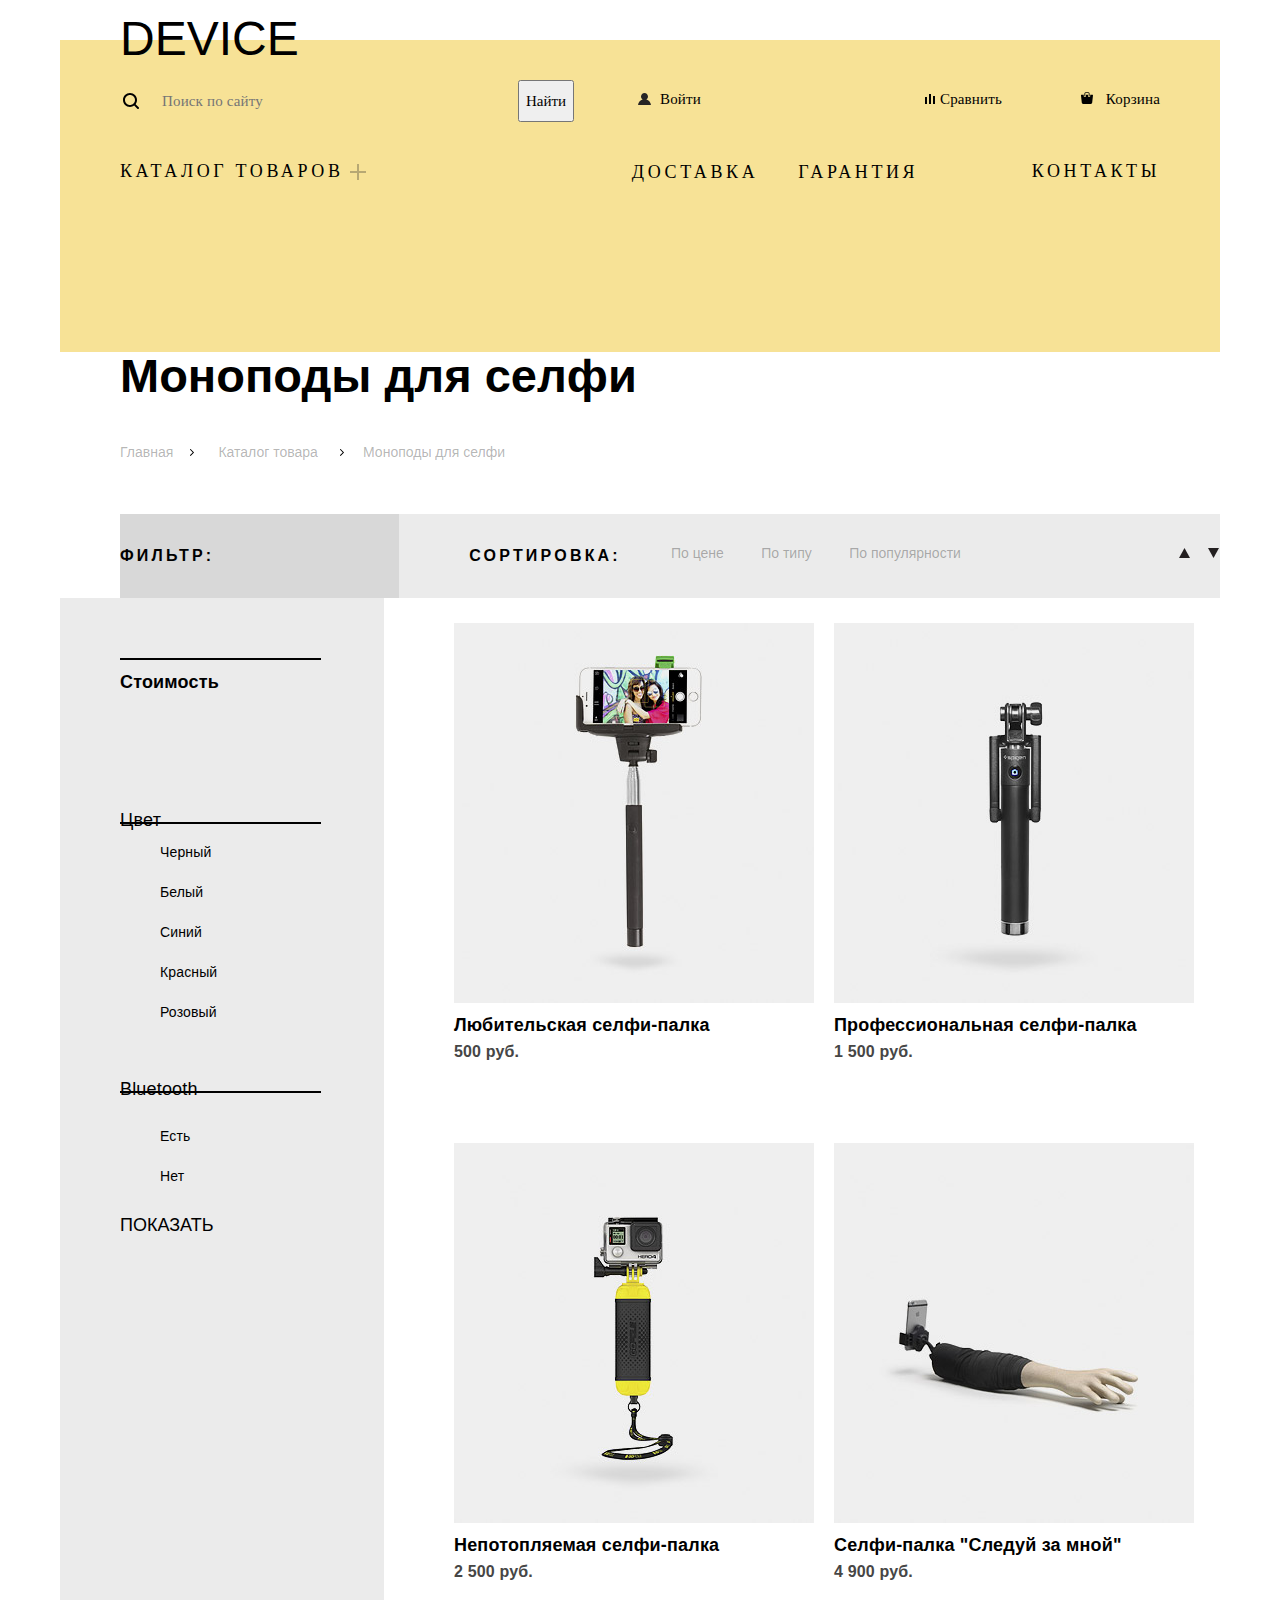
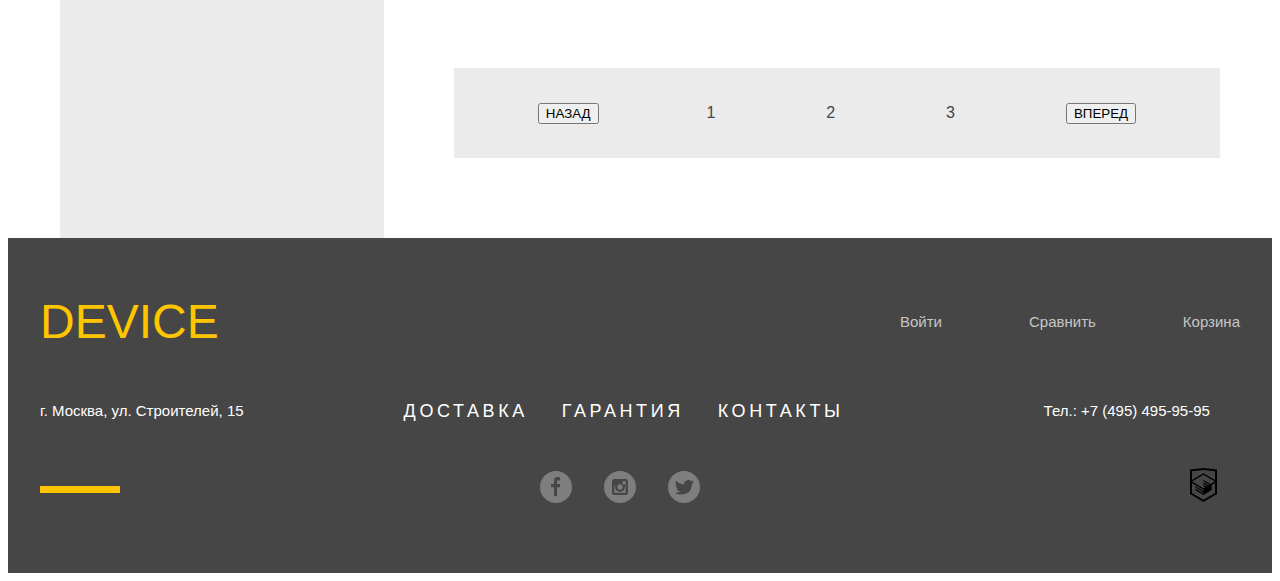
==== commit fcd70c6f: "Заверщение основного оформления" ====
--- a/catalog.html
+++ b/catalog.html
@@ -8,13 +8,14 @@
       <link href="css/stylesheet.css" rel="stylesheet">
   </head>
   <body>
+      <div class="container">
       <header class="main-header">
-        <a class="logo-header">Device</a>
+        <p class="logo-header">Device</p>
         <div class="user_block">
             <div class="user_block-search">
                 <i class="search"></i>
                 <form>
-                    <input type="text" placeholder="Поиск по сайту">
+                    <input type="text" class="search-form" placeholder="Поиск по сайту">
                     <button class="search-button" type="submit">Найти</button>
                 </form>
             </div>
@@ -22,28 +23,29 @@
                 <i class="log-in"></i>
                 <a class="login-link" href="login.html">Войти</a>
             </div>
-            <div class="user_block-match_cart">
-                <i class="match"></i>
-                <a class="match-link" href="match.html">Сравнить</a>
-                <i class="cart"></i>
-                <a class="cart-link" href="cart.html">Корзина</a>
+            <div class="user_block-wrapper">
+                <div class="user_block-compare">
+                    <a href="#">Сравнить</a>
+                </div>
+                <div class="user_block-cart">
+                    <a href="#">Корзина</a>
+                </div>
             </div>
         </div>
         <nav class="main-navigation">
-            <ul class="main-navigation-menu">
-                <li class="main-navigation-menu-catalog">
-                    Каталог товаров
-                    <i class="catalog-plus"></i>
-                </li>
-                <li class="main-navigation-menu-wrapper">
-                    <a href="#delivery">Доставка</a>
-                    <a href="#warranty">Гарантия</a>
-                </li>
-                <li class="main-navigation-menu-contacts">
-                    <a href="#contacts">Контакты</a>
-                </li>
-            </ul>
-<!--пока уберу
+                <ul class="main-navigation-menu">
+                    <li class="menu-catalog">
+                        <a href="#catalog">Каталог товаров</a>
+                    </li>
+                    <li class="main-navigation-wrapper">
+                            <a class="menu-delivery" href="#delivery">Доставка</a>
+                            <a class="menu-warranty" href="#warranty">Гарантия</a>
+                    </li>
+                    <li class="menu-contacts">
+                        <a href="#contacts">Контакты</a>
+                    </li>
+                </ul>
+            <!--пока уберу
             <ul class="main-navigation-cataloglist">
                 <li>
                     <a href="/catalog/virtual-reality.html">Виртуальная реальность</a>
@@ -67,12 +69,14 @@
 -->
         </nav>
       </header>
+      </div>
       
-      <main class="main-container">
+      <div class="container">
+      <main class="main-content">
           <section class="breadcrumbs">
                 <h1 class="page-title">Моноподы для селфи</h1>
                 <div class="breadcrumbs-wrapper">
-                    <a href="/index.html">Главная</a>
+                    <a href="index.html">Главная</a>
                     <a href="/catalog.html">Каталог товара</a>
                     <a href="#">Моноподы для селфи</a>
                 </div>
@@ -94,15 +98,9 @@
                     </ul> 
               </div>
               <div class="arrows">
-                  <ul>                  
-                      <li>
-                          <i class="up"></i>
-                      </li>
-                      <li>
-                          <i class="down"></i>
-                      </li>    
-                  </ul>
-               </div>
+                  <a class="up" href="#"></a>
+                  <a class="down" href="#"></a>
+              </div>
             </section>
             <div class="main-container-wrapper">
             <section class="main-container-search">
@@ -154,7 +152,7 @@
               </section>
               <div class="items-wrapper">
               <section class="main-container-items">
-                <!--<h2 class="visually-hidden">Список товаров</h2>-->
+                <h2 class="visually-hidden">Список товаров</h2>
                 <ul class="main-container-items-list">
                     <li>
                         <article class="items-list">
@@ -214,16 +212,15 @@
             </div>
            </div>
       </main>
-
+      </div>
+      
       <footer class="main-footer">
+          <div class="container">
           <section class="footer-userblock">
                 <p class="logo-footer">Device</p>
                 <div class="footer-user_interaction">
-                    <i class="log-in"></i>
                     <a class="footer-login-link" href="login.html">Войти</a>
-                    <i class="match"></i>
                     <a class="footer-match-link" href="match.html">Сравнить</a>
-                    <i class="cart"></i>
                     <a class="footer-cart-link" href="cart.html">Корзина</a>
                 </div>
           </section>
@@ -238,20 +235,21 @@
           </section>
           <section class="footer-links">   
              <div class="social">
-                <a href="fb.com">
-                    <i class="facebook"></i>
+                <a class="facebook" href="fb.com">
+                    <span class="visually-hidden">Фейсбук</span>
                 </a>
-                <a href="instagram.com">
-                    <i class="instagram"></i>
+                <a class="instagram" href="instagram.com">
+                    <span class="visually-hidden">Инстаграм</span>
                 </a>
-                <a href="twitter.com">
-                     <i class="twitter"></i>
+                <a class="twitter" href="twitter.com">
+                    <span class="visually-hidden">Твиттер</span>
                 </a>
               </div>
-             <a href="https://htmlacademy.ru/intensive/htmlcss">
-                 <i class="academy"></i>
+             <a class="html-academy" href="https://htmlacademy.ru/intensive/htmlcss">
+                 <span class="visually-hidden">HTML-Академия</span>
              </a>
           </section>
+          </div>
       </footer>
   </body>
 </html>
--- a/css/stylesheet.css
+++ b/css/stylesheet.css
@@ -30,36 +30,55 @@
 }
 
 body {
-    margin: 0;
-    padding: 0;
-    
     font-family: "open_sanslight", Arial, sans-serif;
     font-size: 15px;
     line-height: 30px;
     font-weight: 400;
     color: #000000;
-    
-    width: 1440px;
-    height: 2795px;
-    
-    
+
     background-color: #ffffff;
     
+}
+
+.container {
+    width: 1200px;
+    margin: 0 auto;
+}
+
+img {
+    max-width: 100%;
+}
+
+.visually-hidden:not(:focus):not(:active),
+input[type="checkbox"].visually-hidden,
+input[type="radio"].visually-hidden {
+  position: absolute;
+
+  width: 1px;
+  height: 1px;
+  margin: -1px;
+  border: 0;
+  padding: 0;
+
+  white-space: nowrap;
+
+  clip-path: inset(100%);
+  clip: rect(0 0 0 0);
+  overflow: hidden;
 }
 
 .main-header {
     background-color: rgba(240,197, 46, 0.5);
-    
-    width: 1160px;
-    height: 300px;
-   
+       
+    display: flex;
+    flex-direction: column;
+    justify-content: space-between;
+    
+    position: relative;
+    
+    margin-top: 40px;
     margin-left: 20px;
     margin-right: 20px;
-    margin-top: 40px;
-    
-    display: flex;
-    flex-direction: column;
-    justify-content: space-between
 }
 
 a {
@@ -81,10 +100,13 @@
     
     background-color: transparent;
     
+    margin: 0;
+    padding: 0;    
+    
+    display: inline-block;
+    
     border: none;
     
-    width: 160px;
-    height: 40px;
 }
 
 .logo-header {
@@ -92,78 +114,261 @@
     font-size: 48px;
     line-height: 48px;
     text-transform: uppercase;
-    
+        
+    position: absolute;
+    
+    margin: 0;
+    margin-left: 60px;
+    padding: 0;
+    margin-top: -25px;
 }
 
 .user_block {
     font-family: "open_sanslight";
     font-size: 15px;
     line-height: 30px;
-    
-    width: 1040px;
-    height: 25px;
-    
-    margin: 0;
-    padding: 60px;
-    
-    display: flex;
-    justify-content: space-between;
+    letter-spacing: 0.01em;
+    
+    display: flex;
+    align-items:center;
+    
+    position: relative;
+    
+    margin: 0;
+    padding: 0;
+    margin-top: 40px;
 }
 
 .user_block-search {
     width: 440px;
-    height: 25px;
-    
-    margin: 0;
-    padding: 0;
+    
+    margin-left: 100px;
+    margin-right: 60px;
+    
+    padding: 0;
+}
+
+.search-form {
+    font-family: "open_sanslight";
+    font-size: 15px;
+    line-height: 30px;
+    letter-spacing: 0.01em;
+    color: rgba(0, 0, 0, 0.3);
+    
+    margin-bottom: 40px;
+    
+    width: 350px;
+    
+    border: none;
+    
+    background-color: transparent;
+    
+    position: relative;
+    
+    outline: 0;
+}
+
+.user_block-search::before {
+    content: "";
+  
+    position: absolute;
+    top: 13px;
+    left: 63px;
+    
+    
+    width: 16px;
+    height: 16px;
+  
+    background-image: url("../img/icons/search-icon.svg");
+    background-repeat: no-repeat;
+    background-position: 0 0;
+}
+
+
+.search-form:hover{
+    color: rgba(0, 0, 0, 0.6);
+}
+
+.search-form:focus {
+    border-bottom: 2px solid;
+    
+    -webkit-box-sizing: border-box;
+    -moz-box-sizing: border-box;
+    box-sizing: border-box;
+  
+    color: rgba(0, 0, 0, 1);
+    
+/*    -webkit-transition: width 0.4s ease-in-out;*/
+/*    transition: width 0.4s ease-in-out;*/
+    
 }
 
 .user_block-log_in {
-    width: 280px;
-    height: 25px;
-    
-    margin: 0;
-    padding: 0;
-}
-
-.user_block-match_cart {
+    position: relative;
+    
+    display: inline-block;
+    
+    margin: 0;
+    padding: 0;
+    margin-right: 200px;
+    margin-bottom: 40px;
+    
+    width: 80px;
+}
+
+.user_block-log_in:hover,
+.user_block-compare:hover,
+.user_block-cart:hover,
+.main-navigation-menu-catalog:hover,
+.menu-delivery:hover,
+.menu-warranty:hover,
+.menu-contacts:hover {
+    opacity: 0.6;
+}
+
+.user_block-log_in:active,
+.user_block-compare:active,
+.user_block-cart:active,
+.menu-delivery:active,
+.menu-warranty:active,
+.menu-contacts:active {
+    opacity: 0.3;
+}
+
+.user_block-log_in::before {
+    content: "";
+    
+    position: absolute;
+    top: 9px;
+    left: -22px;        
+        
+    width: 15px;
+    height: 15px;
+  
+    background-image: url("../img/icons/user-icon.svg");
+    background-repeat: no-repeat;
+    background-position: 0 0;
+}
+
+.user_block-log_in:hover::before,
+.user_block-compare:hover::before,
+.user_block-cart:hover::before {
+    opacity: 0.6;
+}
+
+.user_block-log_in:active::before, 
+.user_block-compare:active::before,
+.user_block-cart:active::before {
+    opacity: 0.3;
+}
+
+.user_block-wrapper {
+    display: flex;
+    justify-content: space-between;
+    
+    position: relative;
+    
+    margin-bottom: 40px;
+    
     width: 220px;
-    height: 25px;
-    
-    margin: 0;
-    padding: 0;
-    
-    display: flex;
+}
+
+.user_block-compare::before{
+    content: "";
+    
+    position: absolute;
+    top: 10px;
+    left: -15px;        
+        
+    width: 10px;
+    height: 10px;
+  
+    background-image: url("../img/icons/compare-icon.svg");
+    background-repeat: no-repeat;
+    background-position: 0 0;
+}
+
+.user_block-cart::before {
+    content: "";
+    
+    position: absolute;
+    top: 8px;
+    left: 141px;        
+        
+    width: 12px;
+    height: 12px;
+  
+    background-image: url("../img/icons/cart-icon.svg");
+    background-repeat: no-repeat;
+    background-position: 0 0;
+}
+
+.main-navigation-menu {        
+    display: flex;
+    flex-direction: row;
     justify-content: space-between;
-}
-
-.main-navigation-menu {
-    width: 1040px;
-    height: 25px;
-    
-    margin: 0;
-    padding-top: 50px;
-    padding-bottom: 165px;
-    padding-left: 60px;
-    
-    display: flex;
-    flex-direction: row;
-}
-
-.main-navigation-menu-catalog {
-    width: 520px;
-}
-
-.main-navigation-menu-wrapper {
+    
+    position: relative;
+    
+    padding: 0;
+    margin: 0;
+    margin-left: 60px;
+    margin-right: 60px;
+    margin-bottom: 165px;
+}
+
+.menu-catalog {
     width: 300px;
     
-    display: flex;
-    justify-content: space-between;
-}
-
-.main-navigation-menu-contacts {
-    padding-left: 100px;
-    width: 120px;
+    margin-right: 220px;
+}
+
+.main-navigation-menu::after {
+    content: "";
+    
+    position: absolute;
+    top: 7px;
+    left: 230px;        
+        
+    width: 16px;
+    height: 16px;
+  
+    background-image: url("../img/icons/catalog-plus-icon.svg");
+    background-repeat: no-repeat;
+    background-position: 0 0;
+    opacity: 0.3;
+}
+
+.main-navigation-wrapper {
+    width: 300px;
+    
+    margin: 0;
+    padding: 0;
+    padding-right: 100px;
+    
+    display: flex;
+    
+    align-items: center;
+}
+
+.menu-catalog a:hover{
+    color: rgba(0, 0, 0, 0.6);    
+}
+
+.menu-catalog a:active{
+    color: rgba(0, 0, 0, 0.3);    
+}
+
+.main-navigation-wrapper a{
+    margin: 0;
+    padding: 0;
+    margin-right: 40px;
+}
+
+.menu-catalog a,
+.menu-contacts a {
+    margin: 0;
+    padding: 0;
 }
 
 .main-navigation-menu,
@@ -180,8 +385,6 @@
 .pagination,
 .main-container-bluetooth ul {
     list-style: none;
-    padding: 0;
-    margin: 0;
 }
 
 .main-navigation-menu a{
@@ -189,7 +392,6 @@
     font-size: 18px;
     line-height: 24px;
     letter-spacing: 0.2em;
-    font-weight: bold;
     text-transform: uppercase;
 }
 
@@ -199,9 +401,7 @@
     line-height: 36px;
 }
 
-.logo-header p:hover,
-.user_block a:hover,
-.main-navigation a:hover{
+.logo-header:hover {
     color: rgba(0, 0, 0, 0.6);
 }
 
@@ -220,59 +420,111 @@
     color: rgba(255, 255, 255, 0.3);
 }
 
-.logo-header p:active,
-.user_block a:active,
+.logo-header:active,
+.user_block:active,
 .main-navigation a:active{
     color: rgba(0, 0, 0, 0.3);
 }
 
 .main-container-slider {
     margin: 0;
-    padding: 0;
-    
-    width: 1200px;
-    height: 520px;
-}
-
-.slide-one {
-    margin: 0;
-    padding-left: 60px;
-    padding-right: 80px;
-    
-    display: flex;
-}
-
-.slide_one {
-    margin: 0;
-    padding-left: 125px;
-    padding-top: 50px;
+    margin-top: -130px;
+    padding: 0;
+    
+    position: relative;
+    
+    margin-left: 80px;
+    margin-right: 60px;
+    margin-bottom: 100px;  
+}
+
+.main-container-slider b{
+    font-family: "gilroyextrabold";
+    font-size: 179px;
+    line-height: 179px;
+    color: rgb(0, 0, 0)
+}
+
+.slide-image {
+    margin-right: 80px;
+}
+
+.slider {
+    margin: 0;
+    padding: 0;
+        
+    display: flex;
+}
+
+.slide_content {
+    margin: 0;
     
     display: flex;
     flex-direction: column;
+    
+    position: relative;
+}
+
+.slide-content b{
+    margin: 0;
+    padding: 0;
+    
+    position: absolute;
+    
+    right: 10px;
+    top: -5px;
+}
+
+.slide-content::before {
+    content: "";
+    
+    position: absolute;
+    top: 50px;
+    
+    width: 100px;
+    height: 7px;
+        
+    background-color: rgb(255, 255, 255);
+}
+
+.slide-head {
+    margin: 0;
+    margin-bottom: 35px;
+    margin-top: 85px;
+    padding: 0;
 }
 
 .slide-info {
-    padding-top: 40px;
-}
-
-.slide-item-spec {
-    padding-top: 60px;
+    margin: 0;
+    margin-bottom: 60px;
+    padding: 0;
+}
+
+.slide-more-info {
+    margin: 0;
+    margin-bottom: 40px;
+    padding: 0;
+}
+
+.slide-item-spec {    
     width: 460px;
-    height: 80px;        
+    
+    margin: 0;
+    padding: 0;
 }
 
 .slide-item-spec-name{
-    padding-top: 20px;   
+    padding: 0;
+    margin: 0;
 }
 
 .slide-item-spec-name td{    
     font-family: "open_sanslight";
     font-size: 13px;
-    line-height: 20px;    
-}
-
-.slide-one .button {
-    padding-top: 60px;
+    line-height: 20px;
+    
+    padding: 0;
+    margin: 0;
 }
 
 .main-container-slider b{
@@ -295,29 +547,179 @@
     font-family: "gilroylight";
     font-size: 36px;
     line-height: 48px;
+    
+    padding: 0;
+    margin: 0;
 }
 
 .main-container-slider .slide-item-spec-name{
     font-family: "open_sanslight";
     font-size: 20px;
     line-height: 10px;
+    
+    padding: 0;
+    margin: 0;
 }
 
 .popular {
-    padding-top: 100px;
+    height: 240px;
+    
+    margin: 0;
+    margin-left: 20px;
+    margin-right: 20px;
+    margin-bottom: 180px;
+    padding: 0;
     
     display: flex;
     justify-content: space-between;
-    
-    width: 1160px;
-    height: 255px;
-}
-
-.popular a{
+    align-items:flex-end
+    
+}
+
+.popular-block {
+    margin-bottom: 35px;
+    
+    display: block;
+    
+    width: 160px;
+    height: 160px;
+    
+    background-color: rgba(240, 197, 46, 0.5);
+}
+
+.popular li {
+    width: 160px;
+    height: 240px;
+}
+
+.popular p{
     font-family: "gilroyextrabold";
     font-size: 18px;
     line-height: 24px;
-}
+    
+    margin: 0;
+    padding: 0;
+}
+
+.virtual-reality,
+.monopods,
+.cameras,
+.wristbands,
+.smart-watch,
+.quadrupter {
+    position: relative;
+}
+
+.virtual-reality::after{
+    content: "";
+    
+    position: absolute;
+    top: 50px;
+    left: 30px;        
+        
+    width: 97px;
+    height: 55px;
+  
+    background-image: url("../img/icons/vr-icon.svg");
+    background-repeat: no-repeat;
+    background-position: 0 0;
+    
+}
+
+.monopods::after{
+    content: "";
+    
+    position: absolute;
+    top: 40px;
+    left: 40px;        
+        
+    width: 86px;
+    height: 117px;
+  
+    background-image: url("../img/icons/monopods-icon.svg");
+    background-repeat: no-repeat;
+    background-position: 0 0;
+}
+
+.cameras::after{
+    content: "";
+    
+    position: absolute;
+    top: 37px;
+    left: 50px;        
+        
+    width: 71px;
+    height: 87px;
+  
+    background-image: url("../img/icons/cameras-icon.svg");
+    background-repeat: no-repeat;
+    background-position: 0 0;
+}
+
+.wristbands::after{
+    content: "";
+    
+    position: absolute;
+    top: 50px;
+    left: 28px;        
+        
+    width: 107px;
+    height: 65px;
+  
+    background-image: url("../img/icons/wrisbands-icon.svg");
+    background-repeat: no-repeat;
+    background-position: 0 0;
+}
+
+.smart-watch::after{
+    content: "";
+    
+    position: absolute;
+    top: 32px;
+    left: 55px;        
+        
+    width: 56px;
+    height: 98px;
+  
+    background-image: url("../img/icons/smart-watch-icon.svg");
+    background-repeat: no-repeat;
+    background-position: 0 0;
+}
+
+.quadrupter::after{
+    content: "";
+    
+    position: absolute;
+    top: 48px;
+    left: 18px;        
+        
+    width: 132px;
+    height: 69px;
+  
+    background-image: url("../img/icons/quadrupter-icon.svg");
+    background-repeat: no-repeat;
+    background-position: 0 0;
+}
+
+.virtual-reality span:hover,
+.monopods span:hover,
+.cameras span:hover,
+.wristbands span:hover,
+.smart-watch span:hover,
+.quadrupter span:hover{
+    background-color: rgba(240, 197, 46, 1);
+}
+
+/* Оставлю на потом
+.virtual-reality span:active,
+.monopods span:active,
+.cameras span:active,
+.wristbands span:active,
+.smart-watch span:active,
+.quadrupter span:active{
+    background-color: rgba(240, 197, 46, 1);
+}
+*/
 
 .services {
     font-family: "open_sanslight";
@@ -325,51 +727,107 @@
     line-height: 30px;
     background-color: rgb(229, 229, 229);
     
-    width: 1200px;
-    height: 320px;
-    
-    display: flex;
-    
-    padding-top: 80px;
-}
+    margin-bottom: 100px;
+    
+    position: relative;
+}
+
 
 .services h3, 
 .main-container-info h3{
     font-family: "gilroyextrabold";
     font-size: 47px;
     line-height: 48px;
-}
-
-.services-navigation {
-    font-family: "gilroyextrabold";
-    font-size: 18px;
-    line-height: 24px;
-    text-transform: uppercase;
-    
+    
+    margin: 0;
+    padding: 0;
+}
+
+.services h3 {
+    position: relative;
+    top: -25px;
+    
+    margin-bottom: 40px;
+}
+
+.services p{
+    margin: 0;
+    padding: 0;
+}
+
+.services-navigation{
     display: flex;
     flex-direction: column;
     justify-content: space-between;
+    
+    position: relative;
+    top: -15px;
+    
+    width: 160px;
+    height: 190px;
+    
+    padding: 0;
+    margin: 0;
+    margin-left: 20px;
+    margin-bottom: 125px;
+    margin-right: 220px;
+}
+
+.services-delivery {
+    width: 440px;
+    height: 175px;
+    
+    position: relative;
+    
+    margin: 0;
+    margin-right: 20px;
+    padding: 0;
+}
+
+.services-navigation::after {
+    content: "";
+    
+    position: absolute;
+    top: -100px;
+    left: 280px;
+    
+    width: 7px;
+    height: 319px;
+    
+    background-color: rgb(0, 0, 0);
+}
+
+.services-delivery::after {
+    content: "";
+    
+    position: absolute;
+    top: -15px;
+    left: 560px;        
+        
+    width: 136px;
+    height: 164px;
+  
+    background-image: url("../img/icons/delivery-icon.svg");
+    background-repeat: no-repeat;
+    background-position: 0 0;
+}
+
+.services-wrapper {
+    display: flex;
+    flex-direction: row;
+}
+
+.manufacturer {
+    display: flex;
     justify-content: space-between;
     
-    width: 160px;
-    height: 170px;
-}
-.services-delivery {
-    padding-left: 240px;
-}
-
-.manufacturer {
-    display: flex;
-    justify-content: space-between;
-    
-    padding: 0;
-    padding-top: 240px;
-    margin: 0;
-    
-    
-    height: 100px;
-    width: 1200px;
-    
+    padding: 0;
+    margin: 0;
+    margin-left: 20px;
+    margin-bottom: 150px;
+}
+
+.manufacturer-item{
     opacity: 0.4;
     -webkit-filter: grayscale(100%);
     -moz-filter: grayscale(100%);
@@ -378,7 +836,7 @@
     filter: grayscale(100%); 
 }
 
-.manufacturer:hover{
+.manufacturer-item:hover{
     opacity: 1;
     filter:none;
     
@@ -388,47 +846,114 @@
     display: flex;
     justify-content: space-between;
     
-    width: 1200px;
-    height: 580px;
-    
-    padding-top: 80px;
-    padding-left: 20px;
-    padding-right: 20px;
+    position: relative;
+    
+    margin: 0;
+    margin-left: 20px;
+    margin-right: 20px;
+    margin-bottom: 90px;
+    padding: 0;
 }
 
 .info-about_us {
     width: 480px;
-    height: 600px;
+    
+    margin-right: 120px;
     
     display: flex;
     flex-direction: column;
     justify-content: space-between;
 }
 
+.info-about_us h3::before {
+    content: "";
+    
+    position: absolute;
+    top: -50px;
+    
+    width: 80px;
+    height: 7px;
+    
+    background-color: rgb(0, 0, 0);
+}
+
 .info-contacts {
-    padding-left: 140px;
-    
-    display: flex;
-    flex-direction: column;
-    justify-content: space-between;
-}
-
-.main-container-info p{
+    width: 560px;
+}
+
+.info-about_us h3{
+    padding: 0;
+    margin: 0;
+    margin-bottom: 40px;
+}
+
+.info-about_us p{
     font-family: "open_sanslight";
     font-size: 15px;
     line-height: 30px;
-}
+    
+    padding: 0;
+    margin: 0;
+}
+
+.info-contacts {
+    display: flex;
+    flex-direction: column;
+    
+    position: relative;
+}
+
+.info-contacts h3{
+    margin: 0;
+    margin-bottom: 60px;
+    padding: 0;
+}
+
+.info-contacts h3::before {
+    content: "";
+    
+    position: absolute;
+    top: -50px;
+    
+    width: 80px;
+    height: 7px;
+    
+    background-color: rgb(0, 0, 0);
+}
+
+.info-contacts p{
+    
+    margin: 0;
+    margin-bottom: 45px;
+    padding: 0;
+}
+
 
 .write_us p{
     font-family: "gilroyextrabold";
     font-size: 18px;
     line-height: 24px;
+    
+    padding: 0;
+    margin: 0;
 }
 
 .about-companys {
     font-family: "gilroyextrabold";
     font-size: 16px;
     line-height: 40px;
+    
+    padding: 0;
+    margin: 0;
+    margin-left: 20px;
+    margin-top: 0px;
+}
+
+.info-about_us .button {
+    margin: 0;
+    padding: 0;
+    margin-left: 20px;
+
 }
 
 .write_us-item input::placeholder {
@@ -443,41 +968,110 @@
     line-height: 18px;
 }
 
+/*-----------СТИЛЬ ДЛЯ ФУТЕРА----------------*/
+
 .main-footer {
     background-color: rgb(70, 70, 70);
     color: rgb(255, 255, 255);
     
-    width: 1200px;
-    height: 280px;
-    margin-top: 65px; /* НУЖНО ОБЯЗАТЕЛЬНО УБРАТЬ */
-    margin-left: 20px;
-    padding-top: 80px;
-    
     display: flex;
     flex-direction: column;
     justify-content: space-between;
+    
+    padding-left: 20px;
+    padding-right: 20px;
 }
 
 .footer-userblock {
     display: flex;
     flex-direction: row;
     justify-content: space-between;
+    
+    position: relative;
+    
+    padding: 0;
+    padding-top: 60px;
+    margin: 0;
+    margin-bottom: 35px;
+}
+
+.footer-userblock::before {
+    content: "";
+    
+    position: absolute;
+    top: 248px;
+    
+    width: 80px;
+    height: 7px;
+    
+    background-color: rgb(255, 198, 0);
+}
+
+.footer-user_interaction a{
+    display: inline-block;
+    position: relative;
 }
 
 .footer-user_interaction {
     display: flex;
     flex-direction: row;
     justify-content: space-between;
+    align-items: center;
     
     width: 340px;
-    height: 20px;
-    padding-left: 620px;
-    padding-right: 20px;
+    
+    margin: 0;
+    padding: 0;
+    margin-left: 620px;
+}
+
+.footer-login-link::after {
+    content: "";
+    
+    position: absolute;
+    top: 10px;
+    left: -20px;        
+        
+    width: 13px;
+    height: 12px;
+  
+    background-image: url("../img/icons/user-icon-footer.svg");
+    background-repeat: no-repeat;
+    background-position: 0 0;
+}
+
+.footer-match-link::after {
+    content: "";
+    
+    position: absolute;
+    top: 10px;
+    left: -20px;        
+        
+    width: 13px;
+    height: 12px;
+  
+    background-image: url("../img/icons/compare-icon-footer.svg");
+    background-repeat: no-repeat;
+    background-position: 0 0;
+}
+
+.footer-cart-link::after {
+    content: "";
+    
+    position: absolute;
+    top: 10px;
+    left: -20px;        
+        
+    width: 13px;
+    height: 12px;
+  
+    background-image: url("../img/icons/cart-icon-footer.svg");
+    background-repeat: no-repeat;
+    background-position: 0 0;
 }
 
 .main-footer a{
     color: rgb(255, 255, 255);
-
 }
 
 .logo-footer {
@@ -489,7 +1083,6 @@
     
     margin: 0;
     padding: 0;
-    padding-left: 20px;
 }
 
 .logo-footer:hover {
@@ -502,39 +1095,131 @@
 
 .footer-navigation {
     display: flex;
-    justify-content: space-between;    
-    
-    padding-top: 50px;
-    margin-left: 20px;
-    margin-right: 20px;
+    align-items: center;
+    
+    margin: 0;
+    margin-bottom: 30px;
+    padding: 0;
 }
 
 .footer-wrapper {
     display: flex;
     justify-content: space-between;
     
-    margin:0;
+    margin: 0;
+    margin-left: 160px;
+    margin-right: 200px;
     padding: 0;
     
     width: 440px;
-    height: 30px;
 }
 
 .footer-navigation a{
     font-family: "gilroyextrabold", sans-serif;
     font-size: 18px;
     line-height: 25px;
+    letter-spacing: 0.2em;
     text-transform: uppercase;
+    
+    margin: 0;
+    padding: 0;
+}
+
+.social {
+    display: flex;
+    justify-content: space-between;
+    align-content: center;
+    
+    width: 160px;
 }
 
 .footer-links {
-    display: flex;
-    justify-content: space-between;
-    
-    width: 1200px;
-    height: 60px;
-    
-}
+    margin-bottom: 70px;
+    margin-left: 500px;
+    margin-right: 470px;
+}
+
+
+.facebook,
+.instagram,
+.twitter {
+    display: inline-block;
+    position: relative;
+    
+    width: 32px;
+    height: 32px;
+    
+    opacity: 0.3;
+}
+
+.facebook::before {
+    content: "";
+    
+    position: absolute;       
+        
+    width: 32px;
+    height: 32px;
+  
+    background-image: url("../img/icons/facebook-icon.svg");
+    background-repeat: no-repeat;
+    background-position: 0 0;
+}
+
+.instagram::before {
+    content: "";
+    
+    position: absolute;      
+        
+    width: 32px;
+    height: 32px;
+  
+    background-image: url("../img/icons/instagram-icon.svg");
+    background-repeat: no-repeat;
+    background-position: 0 0;
+}
+
+.twitter::before {
+    content: "";
+    
+    position: absolute;      
+        
+    width: 32px;
+    height: 32px;
+  
+    background-image: url("../img/icons/twitter-icon.svg");
+    background-repeat: no-repeat;
+    background-position: 0 0;
+}
+
+.html-academy {
+    position: relative;
+    left: 650px;
+    top: -35px;
+    
+    width: 27px;
+    height: 35px;
+    
+}
+
+.facebook:hover::before,
+.instagram:hover::before,
+.twitter:hover::before {
+    opacity: 1;
+}
+
+.html-academy::after {
+    content: "";
+    
+    position: absolute;      
+        
+    width: 27px;
+    height: 35px;
+  
+    background-image: url("../img/icons/logo-html-icon.svg");
+    background-repeat: no-repeat;
+    background-position: 0 0;
+}
+
 
 .footer-navigation a:hover{
     color: rgba(255, 255, 255, 0.7);
@@ -556,27 +1241,66 @@
     color: rgba(255, 255, 255, 0.3);
 }
 
+/*-----------СТИЛЬ ДЛЯ КАТАЛОГА----------------*/
+
+.main-content {
+    padding-left: 20px;
+    padding-right: 20px;
+}
+
 .breadcrumbs {
-    width: 500px;
-    height: 100px;
-    
-    padding-left: 100px;
-}
-
-.breadcrumbs-wrapper {
-    width: 400px;
-    height: 20px;
-    
-    margin-top: 35px;
-    
-    display: flex;
-    justify-content: space-between
+    margin: 0;
+    margin-left: 60px;
+    margin-bottom: 50px;
+    padding: 0;
+}
+
+.breadcrumbs-wrapper {    
+    display: flex;
+    justify-content: space-between;
+    width: 385px;
+    
+    position: relative;
+}
+
+.breadcrumbs-wrapper::before {    
+    content: "";
+    
+    position: absolute;
+    top: 9px;
+    left: 70px;
+        
+    width: 4px;
+    height: 7px;
+  
+    background-image: url("../img/icons/nav-arrow-icon.svg");
+    background-repeat: no-repeat;
+    background-position: 0 0;
+}
+
+.breadcrumbs-wrapper::after {    
+    content: "";
+    
+    position: absolute;
+    top: 9px;
+    left: 220px;
+        
+    width: 4px;
+    height: 7px;
+  
+    background-image: url("../img/icons/nav-arrow-icon.svg");
+    background-repeat: no-repeat;
+    background-position: 0 0;
 }
 
 .breadcrumbs h1{
     font-family: "gilroyextrabold", sans-serif;
     font-size: 47px;
     line-height: 48px;
+    
+    margin: 0;
+    margin-bottom: 40px;
+    padding: 0;
 }
 
 .breadcrumbs a{
@@ -584,44 +1308,46 @@
     font-size: 14px;
     line-height: 24px;
     
+    margin: 0;
+    padding: 0;
+    
     color: rgba(0, 0, 0, 0.3);
 }
 
-.main-container-sorting {
-    width: 1200px;
-    height: 70px;
-    
+.main-container-sorting {    
     background-color: rgba(0, 0, 0, 0.08);
     
-    margin-top: 50px;
+    margin: 0;
+    margin-left: 60px;
+    padding: 0;
     display: flex;
 }
 
 .main-container-filter {
     background-color: rgba(0, 0, 0, 0.08);
     background-blend-mode: normal;
-    
-    margin: 0;
-    padding: 0;
-    padding-top: 25px;
-    padding-left: 80px;
-    
+           
     font-family: "gilroyextrabold", sans-serif;
     text-transform: uppercase;
     font-size: 16px;
     line-height: 24px;
     letter-spacing: 0.2em;
     
-    width: 270px;    
+    margin: 0;
+    padding: 0;
+    padding-bottom: 30px;
+    padding-top: 30px;
+    padding-right: 185px;
+       
 }
 
 .main-container-sort {
-    width: 180px;
-    
-    margin: 0;
-    padding: 0;
-    padding-top: 25px;
-    padding-left: 80px;
+    margin: 0;
+    padding: 0;
+    margin-left: 70px;
+    padding-top: 30px;
+    padding-bottom: 30px;
+    margin-right: 50px;
     
     font-family: "gilroyextrabold", sans-serif;
     text-transform: uppercase;
@@ -629,20 +1355,22 @@
     line-height: 24px;
     letter-spacing: 0.2em;
     
-    padding-left: 70px;
 }
 
 .main-container-sorting-criterion ul{
-    width: 300px;
     display: flex;
     justify-content: space-between;
     
-    padding: 0;
-    margin: 0;
-    
-    padding-left: 20px;
-    padding-top: 25px;
-    
+    box-sizing: border-box;
+    
+    width: 290px;
+    
+    padding: 0;
+    padding-top: 30px;
+    padding-bottom: 30px;
+    margin: 0;
+    margin-right: 230px;
+        
     font-family: "open_sansregular", sans-serif;
     font-size: 14px;
     line-height: 18px;
@@ -653,19 +1381,48 @@
 }
 
 .arrows {
-    width: 80px;
-    
-    padding-top: 25px;
-    padding-left: 200px;
-    
+    width: 40px;
+    
+    margin: 0;
+    margin-top: 34px;
+    margin-bottom: 30px;
+    padding: 0;
+        
     display: flex;
     justify-content: space-between;
+    
+    position: relative;
+}
+
+.up::before {
+    content: "";
+    
+    position: absolute;
+    right: 30px;
+        
+    width: 11px;
+    height: 10px;
+  
+    background-image: url("../img/icons/icon-up-dir-icon.svg");
+    background-repeat: no-repeat;
+    background-position: 0 0;
+}
+
+.down::before {
+    content: "";
+    
+    position: absolute;
+    right: 1px;
+        
+    width: 11px;
+    height: 10px;
+  
+    background-image: url("../img/icons/icon-down-dir-icon.svg");
+    background-repeat: no-repeat;
+    background-position: 0 0;
 }
 
 .main-container-wrapper {
-    width: 1200px;
-    height: 1217px;
-    
     display: flex;
     
     background-color: rgb(255, 255, 255);
@@ -677,6 +1434,9 @@
     font-size: 18px;
     line-height: 24px;
     letter-spacing: 0.01em;
+    
+    margin: 0;
+    padding: 0;
 }
 
 .main-container-wrapper label{
@@ -684,58 +1444,139 @@
     font-size: 14px;
     line-height: 40px;
     letter-spacing: 0.01em;
+    
+    margin: 0;
+    padding: 0;
 }
 
 .main-container-search {
-    width: 350px;
-    height: 1215px;
-    
-    display: flex;
+    display: flex;
+    
+    padding-left: 60px;
+    padding-top: 70px;
+    padding-right: 165px;
+    margin-right: 20px;
     
     background-color: rgba(0, 0, 0, 0.08);
 }
 
 .search-price {
-    width: 280px;
     height: 140px;
     
-    margin: 0;
-    padding: 0;
-    padding-top: 70px;
-    padding-left: 80px;
-    
+    margin: 0;    
+    padding: 0;
+    
+    position: relative;
+}
+
+.search-price::before{
+    content: "";
+    
+    position: absolute;
+    top: -10px;
+        
+    width: 201px;
+    height: 2px;
+    
+    background-color: rgb(0, 0, 0)
+}
+
+.search-price b {
     font-family: "gilroyextrabold", sans-serif;
     font-size: 18px;
     line-height: 24px;
     letter-spacing: 0.01em;
-}
+    
+    padding: 0;
+    margin: 0;
+}
+
 
 .main-container-color {
-    width: 200px;
-    height: 250px;
-}
-
+    margin: 0;
+    margin-bottom: 45px;
+    padding: 0;
+    
+    border: none;
+    
+    position: relative;
+}
+
+.main-container-color::before {
+    content: "";
+    
+    position: absolute;
+    top: -10px;
+        
+    width: 201px;
+    height: 2px;
+    
+    background-color: rgb(0, 0, 0)
+}
+
+.main-container-color ul {
+    list-style: none;
+    margin: 0;
+    padding: 0;
+}
+
+.main-container-color label{
+    margin-left: 40px;
+    
+    font-family: "open_sanslight", sans-serif;
+    font-size: 14px;
+    line-height: 40px;
+    letter-spacing: 0.01em;
+}
+
+.main-container-bluetooth {
+    border: none;
+    
+    padding: 0;
+    margin: 0;
+    
+    position: relative;
+}
+
+.main-container-bluetooth::before {
+    content: "";
+    
+    position: absolute;
+    top: -10px;
+        
+    width: 201px;
+    height: 2px;
+    
+    background-color: rgb(0, 0, 0)
+}
+
+.main-container-bluetooth label {    
+    font-family: "open_sanslight", sans-serif;
+    font-size: 14px;
+    line-height: 40px;
+    letter-spacing: 0.01em;
+}
 .main-container-items-list {
     display: flex;
     flex-wrap: wrap;
     
-    width: 850px;
-    height: 1070px;
-    padding-left: 50px;
-    padding-top: 50px;  
-    
-    background-color: rgb(255, 255, 255)
+    background-color: rgb(255, 255, 255);
 }
 
 .items-list {
-    width: 400px;
-    height: 450px;
-    
-    display: flex;
-    justify-content: space-between;
-}
-
-.items-list h3 {
+    width: 360px;
+    height: 460px;
+    
+    margin-left: 10px;
+    margin-right: 10px;
+    margin-bottom: 50px;
+    margin-top: 10px;
+    
+    display: flex;
+    flex-wrap: wrap;
+}
+
+.items-list h3 {    
     font-family: "gilroyextrabold", sans-serif;
     font-size: 18px;
     line-height: 24px;
@@ -743,11 +1584,9 @@
     
     margin: 0;
     padding: 0;
-    padding-top: 35px;
-    width: 260px;
-}
-
-.items-list b {
+}
+
+.items-list b {    
     font-family: "gilroylight", sans-serif;
     font-size: 16px;
     line-height: 24px;
@@ -756,34 +1595,37 @@
     
     padding: 0;
     margin: 0;
-    padding-top: 35px;
-    padding-left: 20px;
-    
-    width: 80px;
 }
 
 .items-list a {
-    display: flex;
     flex-wrap: wrap;
-}
-
-.pagination {
-    width: 760px;
-    height: 70px;
-    
-    display: flex;
-    justify-content: space-between;
-    align-items: center;
-    padding: 0;
-    margin: 0;
-    margin-left: 55px;
-    
+    
+    margin: 0;
+    padding: 0;
+}
+
+.pagination {    
+    display: flex;
+    justify-content: space-around;
+    
+    margin: 0;
+    margin-left: 50px;
+    margin-bottom: 80px;
+    padding: 0;
+    padding-left: 30px;
+    padding-right: 30px;
+    padding-top: 30px;
+    padding-bottom: 30px;
+    
+    background-color: rgba(0, 0, 0, 0.08);
+}
+
+.pagination a{
     font-family: "gilroyextrabold", sans-serif;
     font-size: 16px;
     line-height: 24px;
     letter-spacing: 0.2em;
-    
-    background-color: rgba(0, 0, 0, 0.08);
-}
-
-
+    color: rgb(70, 70, 70);
+}
+
+
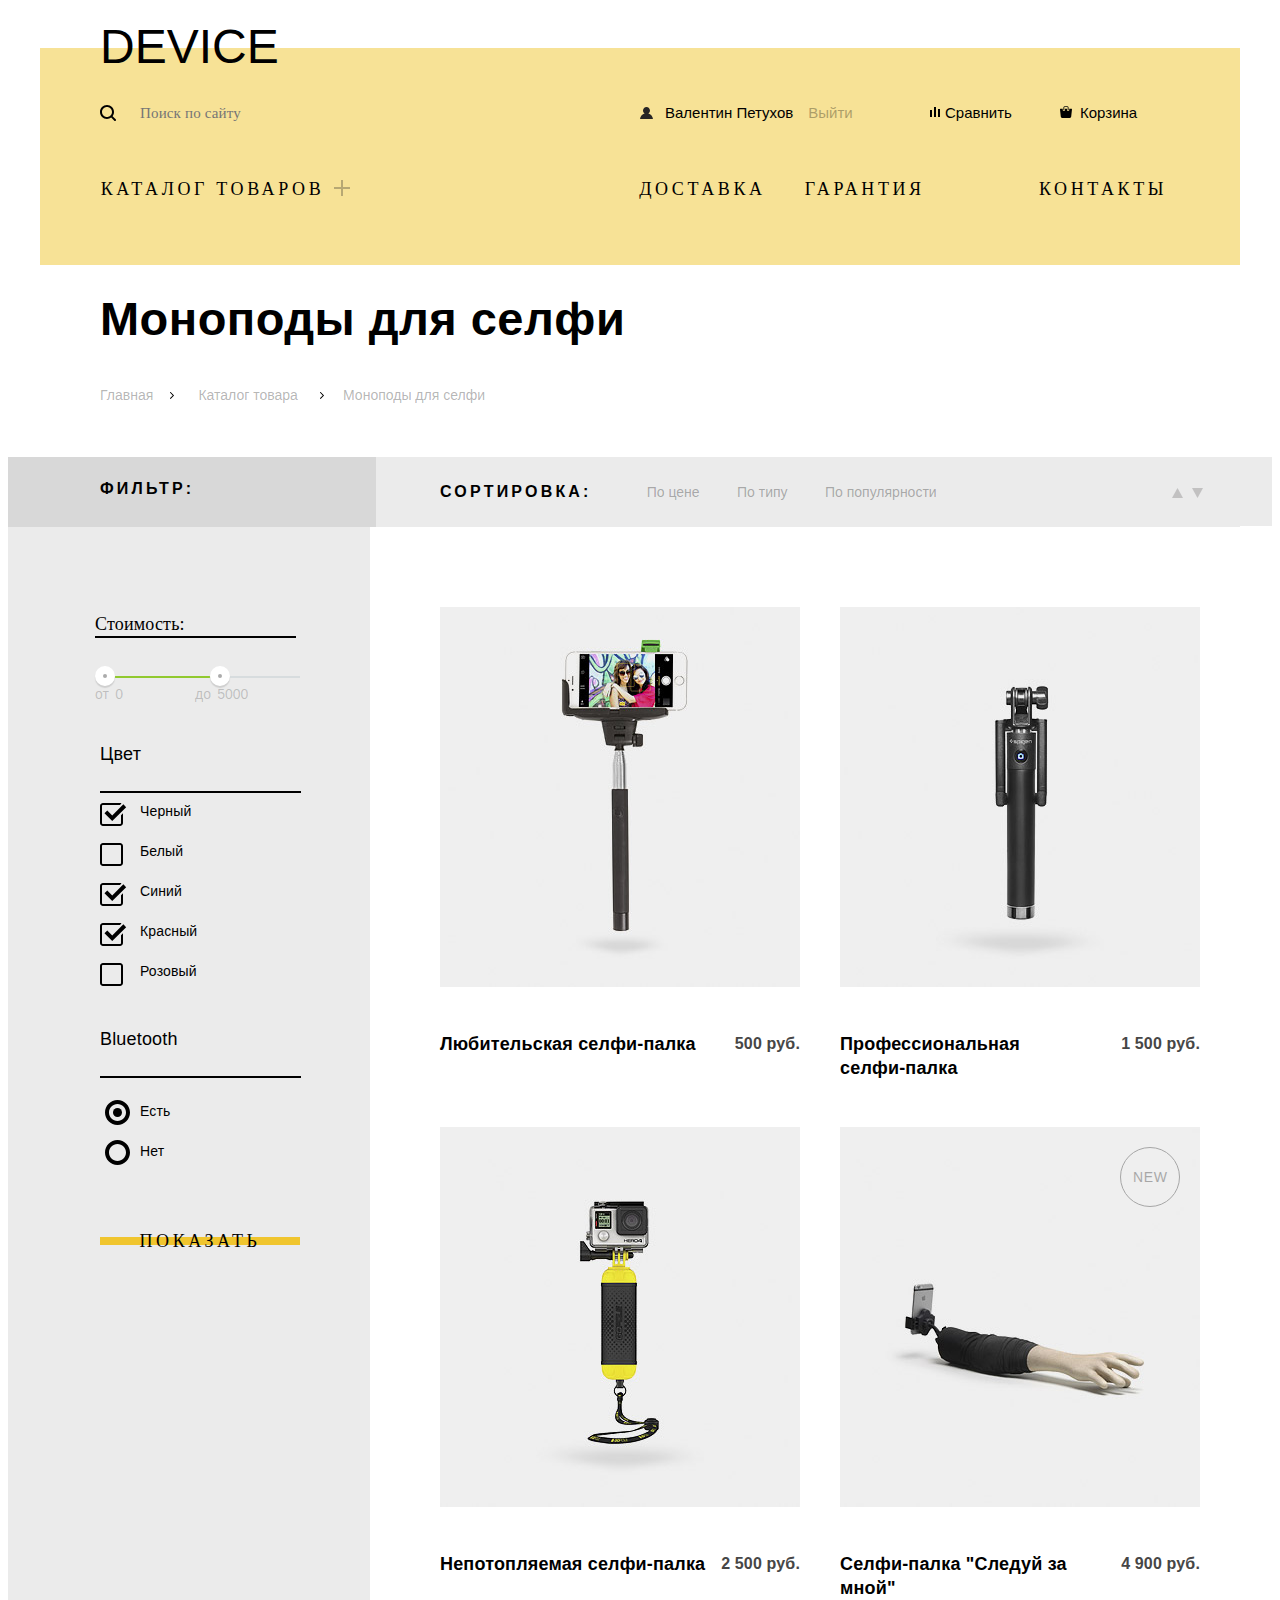
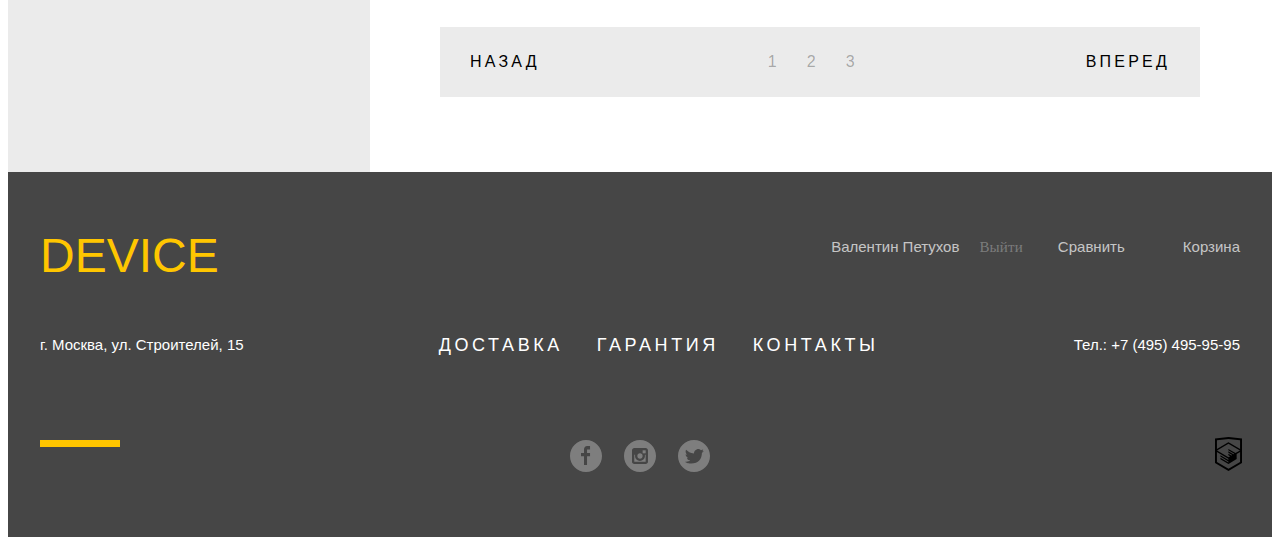
==== commit 004dbac7: "Еще одна небольшая корректировка" ====
--- a/catalog.html
+++ b/catalog.html
@@ -1,255 +1,248 @@
 <!DOCTYPE html>
 <html lang="ru">
-  <head>
+
+<head>
     <meta charset="utf-8">
     <title>Магазин "Device"</title>
-      <link href="fonts/openns.woff2" rel="stylesheet">
-      <link href="css/normalize.css" rel="stylesheet">
-      <link href="css/stylesheet.css" rel="stylesheet">
-  </head>
-  <body>
-      <div class="container">
-      <header class="main-header">
-        <p class="logo-header">Device</p>
-        <div class="user_block">
-            <div class="user_block-search">
-                <i class="search"></i>
-                <form>
-                    <input type="text" class="search-form" placeholder="Поиск по сайту">
-                    <button class="search-button" type="submit">Найти</button>
-                </form>
+    <link href="css/stylesheet-mini.css" rel="stylesheet">
+    <link href="css/normalize.css" rel="stylesheet">
+</head>
+
+<body>
+    <div class="layer">
+        <div class="container-header">
+            <header class="main-header-catalog">
+                <a class="logo-header" href="./index.html">Device</a>
+                <div class="user_block">
+                    <div class="user_block-search">
+                        <form>
+                            <input type="text" class="search-form" placeholder="Поиск по сайту">
+                            <button class="search-button" type="submit">Найти</button>
+                        </form>
+                    </div>
+                    <div class="user_block-wrapper">
+                        <div class="user-interaction">
+                            <a class="login-link" href="login.html">Валентин Петухов</a>
+                            <a class="logout-link" href="#">Выйти</a>
+                        </div>
+                        <a class="compare-link" href="#">Сравнить</a>
+                        <a class="cart-link" href="#">Корзина</a>
+                    </div>
+                </div>
+                <nav class="main-navigation">
+                    <div class="catalog">
+                        <button class="menu-catalog">Каталог товаров</button>
+                        <div class="catalog-options">
+                            <a href="/catalog/virtual-reality.html">Виртуальная реальность</a>
+                            <a href="/catalog/monopods.html">Моноподы для селфи</a>
+                            <a href="/catalog/action-cameras.html">Экшн-камеры</a>
+                            <a href="/catalog/fitness-wristbands.html">Фитнес-браслеты</a>
+                            <a href="/catalog/smart-watch.html">Умные часы</a>
+                            <a href="/catalog/smart-quadrupter.html">Квадрокоптеры</a>
+                        </div>
+                    </div>
+                    <a class="menu-delivery" href="#delivery">Доставка</a>
+                    <a class="menu-warranty" href="#warranty">Гарантия</a>
+                    <a class="menu-contacts" href="#contacts">Контакты</a>
+                </nav>
+            </header>
+        </div>
+
+        <div class="container-catalog">
+            <main class="main-content">
+                <section class="breadcrumbs">
+                    <h1>Моноподы для селфи</h1>
+                    <div class="breadcrumbs-wrapper">
+                        <a href="/index.html">Главная</a>
+                        <a href="#">Каталог товара</a>
+                        <a href="#">Моноподы для селфи</a>
+                    </div>
+                </section>
+                <div class="main-container-wrapper">
+                    <section class="main-container-search">
+                        <h3>Фильтр:</h3>
+                        <form class="filter" method="get" action="https://echo.htmlacademy.ru">
+                            <fieldset class="filter-item">
+                                <legend>Стоимость:</legend>
+                                <div class="range-filter">
+                                    <div class="range-controls">
+                                        <div class="scale">
+                                            <div class="bar" style="margin-left: 0%; width: 60%"></div>
+                                        </div>
+                                        <div class="toggle toggle-min"></div>
+                                        <div class="toggle toggle-max"></div>
+                                    </div>
+                                    <div class="price-controls">
+                                        <label class="min-price">от <input name="min-price" type="text" value="0"></label>
+                                        <label class="max-price">до <input name="max-price" type="text" value="5000"></label>
+                                    </div>
+                                </div>
+                            </fieldset>
+                            <fieldset class="main-container-color">
+                                <legend>Цвет</legend>
+                                <ul>
+                                    <li class="filter-option-color">
+                                        <input class="visually-hidden" type="checkbox" name="color-group" id="color-black" checked>
+                                        <label class="filter-option-color-black" for="color-black">Черный</label>
+                                    </li>
+                                    <li class="filter-option-color">
+                                        <input class="visually-hidden" type="checkbox" name="color-group" id="color-white">
+                                        <label class="filter-option-color-white" for="color-white">Белый</label>
+                                    </li>
+                                    <li class="filter-option-color">
+                                        <input class="visually-hidden" type="checkbox" name="color-group" id="color-blue" checked>
+                                        <label class="filter-option-color-blue" for="color-blue">Синий</label>
+                                    </li>
+                                    <li class="filter-option-color">
+                                        <input class="visually-hidden" type="checkbox" name="color-group" id="color-red" checked>
+                                        <label class="filter-option-color-red" for="color-red">Красный</label>
+                                    </li>
+                                    <li class="filter-option-color">
+                                        <input class="visually-hidden" type="checkbox" name="color-group" id="color-pink">
+                                        <label class="filter-option-color-pink" for="color-pink">Розовый</label>
+                                    </li>
+                                </ul>
+                            </fieldset>
+                            <fieldset class="main-container-bluetooth">
+                                <legend>Bluetooth</legend>
+                                <ul>
+                                    <li class="filter-option-bluetooth">
+                                        <input class="visually-hidden" type="radio" name="bluetooth-group" value="bluetooth-yes" id="bluetooth-yes" checked>
+                                        <label class="filter-option-bluetooth-yes" for="bluetooth-yes">Есть</label>
+                                    </li>
+                                    <li class="filter-option-bluetooth">
+                                        <input class="visually-hidden" type="radio" name="bluetooth-group" value="bluetooth-none" id="bluetooth-no">
+                                        <label class="filter-option-bluetooth-no" for="bluetooth-no">Нет</label>
+                                    </li>
+                                </ul>
+                            </fieldset>
+                            <button type="submit" class="filter-button">Показать</button>
+                        </form>
+                    </section>
+                    <div class="items-wrapper">
+                        <section class="main-container-sorting">
+                            <h3>Сортировка:</h3>
+                            <div class="main-container-sorting-criterion">
+                                <a href="#">По цене</a>
+                                <a href="#">По типу</a>
+                                <a href="#">По популярности</a>
+                            </div>
+                            <div class="arrows">
+                                <a class="up" href="#"></a>
+                                <a class="down" href="#"></a>
+                            </div>
+                        </section>
+                        <section class="main-container-items">
+                            <h2 class="visually-hidden">Список товаров</h2>
+                            <div class="main-container-items-list">
+                                <article class="items-list">
+                                    <a class="items-list-link" href="catalog/newbe-selfie-stick.html">
+                                  <img src="img/images/catalog-item-one.jpg" alt="Любительская селфи палка" width="360" height="380">
+                                  <div class="items-list-info">
+                                      <h3>Любительская селфи-палка</h3>
+                                      <b>500 руб.</b>
+                                  </div>
+                              </a>
+                                    <div class="items-user-interaction">
+                                        <a class="user-interaction-button" href="#">В корзину</a>
+                                        <a class="user-interaction-match" href="#">Добавить к сравнению</a>
+                                    </div>
+                                </article>
+                                <article class="items-list">
+                                    <a class="items-list-link" href="catalog/profie-selfie-stick">
+                                  <img src="img/images/catalog-item-two.jpg" alt="Профессиональная селфи палка" width="360" height="380">
+                                  <div class="items-list-info">
+                                      <h3>Профессиональная<br> селфи-палка</h3>
+                                      <b>1 500 руб.</b>
+                                  </div>
+                              </a>
+                                    <div class="items-user-interaction">
+                                        <a class="user-interaction-button" href="#">В корзину</a>
+                                        <a class="user-interaction-match" href="#">Добавить к сравнению</a>
+                                    </div>
+                                </article>
+                                <article class="items-list">
+                                    <a class="items-list-link" href="catalog/not-sink-selfie-stick">
+                                  <img src="img/images/catalog-item-three.jpg" alt="Непотопляемая селфи палка" width="360" height="380">
+                                  <div class="items-list-info">
+                                      <h3>Непотопляемая селфи-палка</h3>
+                                      <b>2 500 руб.</b>
+                                  </div>
+                              </a>
+                                    <div class="items-user-interaction">
+                                        <a class="user-interaction-button" href="#">В корзину</a>
+                                        <a class="user-interaction-match" href="#">Добавить к сравнению</a>
+                                    </div>
+                                </article>
+                                <article class="items-list">
+                                    <a class="items-list-link" href="catalog/follow_me.html">
+                                  <img src="img/images/catalog-item-four.jpg" alt="Непотопляемая селфи палка" width="360" height="380">
+                                  <div class="items-list-info">
+                                      <h3>Селфи-палка "Следуй за<br> мной"</h3>
+                                      <b>4 900 руб.</b>
+                                  </div>
+                                  <span class="new-item">New</span>
+                              </a>
+                                    <div class="items-user-interaction">
+                                        <a class="user-interaction-button" href="#">В корзину</a>
+                                        <a class="user-interaction-match" href="#">Добавить к сравнению</a>
+                                    </div>
+                                </article>
+                            </div>
+                        </section>
+                        <div class="pagination">
+                            <button class="pagination-item-back pagination-button-back" type="button">НАЗАД</button>
+                            <div class="pages">
+                                <a class="pagination-item pagination-item-current">1</a>
+                                <a class="pagination-item" href="#">2</a>
+                                <a class="pagination-item" href="#">3</a>
+                            </div>
+                            <button class="pagination-item-back pagination-button-forward" type="button">ВПЕРЕД</button>
+                        </div>
+                    </div>
+                </div>
+            </main>
+        </div>
+
+        <footer class="main-footer">
+            <div class="container-footer">
+                <section class="footer-userblock">
+                    <a href="./index.html" class="logo-footer">Device</a>
+                    <div class="footer-user-interaction">
+                        <a class="footer-login-link" href="login.html">Валентин Петухов</a>
+                        <a class="footer-logout-link" href="#">Выйти</a>
+                    </div>
+                    <a class="footer-match" href="match.html">Сравнить</a>
+                    <a class="footer-cart" href="cart.html">Корзина</a>
+                </section>
+                <section class="footer-navigation">
+                    <p>г. Москва, ул. Строителей, 15</p>
+                    <div class="footer-wrapper">
+                        <a href="#delivery">Доставка</a>
+                        <a href="#warranty">Гарантия</a>
+                        <a href="#contacts">Контакты</a>
+                    </div>
+                    <p>Тел.: +7 (495) 495-95-95</p>
+                </section>
+                <section class="footer-links">
+                    <div class="social">
+                        <a class="facebook" href="fb.com">
+                            <span class="visually-hidden">Фейсбук</span>
+                        </a>
+                        <a class="instagram" href="instagram.com">
+                            <span class="visually-hidden">Инстаграм</span>
+                        </a>
+                        <a class="twitter" href="twitter.com">
+                            <span class="visually-hidden">Твиттер</span>
+                        </a>
+                        <a class="html-academy" href="https://htmlacademy.ru/intensive/htmlcss">
+                            <span class="visually-hidden">HTML-Академия</span>
+                        </a>
+                    </div>
+                </section>
             </div>
-            <div class="user_block-log_in">
-                <i class="log-in"></i>
-                <a class="login-link" href="login.html">Войти</a>
-            </div>
-            <div class="user_block-wrapper">
-                <div class="user_block-compare">
-                    <a href="#">Сравнить</a>
-                </div>
-                <div class="user_block-cart">
-                    <a href="#">Корзина</a>
-                </div>
-            </div>
-        </div>
-        <nav class="main-navigation">
-                <ul class="main-navigation-menu">
-                    <li class="menu-catalog">
-                        <a href="#catalog">Каталог товаров</a>
-                    </li>
-                    <li class="main-navigation-wrapper">
-                            <a class="menu-delivery" href="#delivery">Доставка</a>
-                            <a class="menu-warranty" href="#warranty">Гарантия</a>
-                    </li>
-                    <li class="menu-contacts">
-                        <a href="#contacts">Контакты</a>
-                    </li>
-                </ul>
-            <!--пока уберу
-            <ul class="main-navigation-cataloglist">
-                <li>
-                    <a href="/catalog/virtual-reality.html">Виртуальная реальность</a>
-                </li>
-                <li>
-                    <a href="/catalog/monopods.html">Моноподы для селфи</a>
-                </li>
-                <li>
-                    <a href="/catalog/action-cameras.html">Экшн-камеры</a>
-                </li>
-                <li>
-                    <a href="/catalog/fitness-wristbands.html">Фитнес-браслеты</a>
-                </li>
-                <li>
-                    <a href="/catalog/smart-watch.html">Умные часы</a>
-                </li>
-                <li>
-                    <a href="/catalog/smart-quadrupter.html">Квадрокоптеры</a>
-                </li>
-             </ul>
--->
-        </nav>
-      </header>
-      </div>
-      
-      <div class="container">
-      <main class="main-content">
-          <section class="breadcrumbs">
-                <h1 class="page-title">Моноподы для селфи</h1>
-                <div class="breadcrumbs-wrapper">
-                    <a href="index.html">Главная</a>
-                    <a href="/catalog.html">Каталог товара</a>
-                    <a href="#">Моноподы для селфи</a>
-                </div>
-          </section>
-          <section class="main-container-sorting">
-                <h3 class="main-container-filter">Фильтр:</h3>
-                <h3 class="main-container-sort">Сортировка:</h3>
-                <div class="main-container-sorting-criterion">
-                   <ul>
-                      <li>
-                          <a href="#">По цене</a>
-                      </li>
-                      <li>
-                          <a href="#">По типу</a>
-                      </li>
-                      <li>
-                          <a href="#">По популярности</a>
-                      </li>
-                    </ul> 
-              </div>
-              <div class="arrows">
-                  <a class="up" href="#"></a>
-                  <a class="down" href="#"></a>
-              </div>
-            </section>
-            <div class="main-container-wrapper">
-            <section class="main-container-search">
-                <form class="filter" method="get" action="https://echo.htmlacademy.ru">
-                    <div class="search-price">
-                        <b>Стоимость</b>
-                        <div class="price-range"></div>
-                    </div>
-                    <fieldset class="main-container-color">
-                        <legend>Цвет</legend>
-                        <ul>
-                            <li class="filter-option">
-                                <input class="visually-hidden filter-input filter-input-checkbox" type="checkbox" name="black" id="filter-color-black" checked>
-                                <label for="filter-color-black">Черный</label>
-                            </li>
-                            <li class="filter-option">
-                                <input class="visually-hidden filter-input filter-input-checkbox" type="checkbox" name="white" id="filter-color-white">         
-                                <label for="filter-color-white">Белый</label>
-                            </li>
-                            <li class="filter-option">
-                                <input class="visually-hidden filter-input filter-input-checkbox" type="checkbox" name="blue" id="filter-color-blue" checked>
-                                <label for="filter-color-blue">Синий</label>
-                            </li>
-                            <li class="filter-option">
-                                <input class="visually-hidden filter-input filter-input-checkbox" type="checkbox" name="red" id="filter-color-red" checked>
-                                <label for="filter-color-red">Красный</label>
-                            </li>
-                            <li class="filter-option">
-                                <input class="visually-hidden filter-input filter-input-checkbox" type="checkbox" name="pink" id="filter-color-pink">
-                                <label for="filter-color-pink">Розовый</label>
-                            </li>
-                        </ul>                    
-                    </fieldset>
-                    <fieldset class="main-container-bluetooth">
-                        <legend>Bluetooth</legend>
-                        <ul>
-                          <li class="filter-option">
-                              <input class="visually-hidden filter-input filter-input-radio" type="radio" name="bluetooth-group" valeu="bluetooth-yes" id="bluetooth-yes" checked>
-                              <label for="bluetooth-yes">Есть</label>
-                          </li>
-                          <li class="filter-option">
-                              <input class="visually-hidden filter-input filter-input-radio" type="radio" name="bluetooth-group" value="bluetooth-none" id="bluetooth-no">
-                              <label for="bluetooth-no">Нет</label>
-                          </li>
-                      </ul>
-                    </fieldset>    
-                    <button type="submit" class="filter-button button">Показать</button>
-                </form>
-              </section>
-              <div class="items-wrapper">
-              <section class="main-container-items">
-                <h2 class="visually-hidden">Список товаров</h2>
-                <ul class="main-container-items-list">
-                    <li>
-                        <article class="items-list">
-                            <a href="catalog/newbe-selfie-stick.html">
-                                <img src="img/images/catalog-item-one.jpg" alt="Любительская селфи палка" width="360" height="380">
-                                <h3>Любительская селфи-палка</h3>
-                                <b>500 руб.</b>
-                            </a>
-                        </article>
-                    </li>
-                    <li>
-                        <article class="items-list">
-                            <a href="catalog/profie-selfie-stick">
-                                <img src="img/images/catalog-item-two.jpg" alt="Профессиональная селфи палка" width="360" height="380">
-                                <h3>Профессиональная селфи-палка</h3>
-                                <b>1 500 руб.</b>
-                            </a>
-                        </article>
-                    </li>
-                    <li>
-                        <article class="items-list">
-                            <a href="catalog/not-sink-selfie-stick">
-                                <img src="img/images/catalog-item-three.jpg" alt="Непотопляемая селфи палка" width="360" height="380">
-                                <h3>Непотопляемая селфи-палка</h3>
-                                <b>2 500 руб.</b>
-                            </a>
-                        </article>
-                    </li>
-                    <li>
-                        <article class="items-list">
-                            <a href="catalog/follow_me.html">
-                                <img src="img/images/catalog-item-four.jpg" alt="Непотопляемая селфи палка" width="360" height="380">
-                                <h3>Селфи-палка "Следуй за мной"</h3>
-                                <b>4 900 руб.</b>
-                            </a>
-                        </article>
-                    </li>
-                </ul>
-            </section>
-            <ul class="pagination">
-                 <li>
-                    <button class="pagination-item-back pagination-button-back" type="button">НАЗАД</button>
-                </li>
-                 <li>
-                    <a class="pagination-item pagination-item-current">1</a>
-                </li>
-                <li>
-                    <a class="pagination-item" href="#">2</a>
-                </li>
-                <li>
-                    <a class="pagination-item" href="#">3</a>
-                </li>
-                <li>
-                    <button class="pagination-item-back pagination-button-forward" type="button">ВПЕРЕД</button>
-                </li>
-            </ul>
-            </div>
-           </div>
-      </main>
-      </div>
-      
-      <footer class="main-footer">
-          <div class="container">
-          <section class="footer-userblock">
-                <p class="logo-footer">Device</p>
-                <div class="footer-user_interaction">
-                    <a class="footer-login-link" href="login.html">Войти</a>
-                    <a class="footer-match-link" href="match.html">Сравнить</a>
-                    <a class="footer-cart-link" href="cart.html">Корзина</a>
-                </div>
-          </section>
-          <section class="footer-navigation">
-                <p>г. Москва, ул. Строителей, 15</p>
-                <div class="footer-wrapper">
-                   <a href="#delivery">Доставка</a>
-                   <a href="#warranty">Гарантия</a>
-                   <a href="#contacts">Контакты</a>
-                </div>
-                <p>Тел.: +7 (495) 495-95-95</p>
-          </section>
-          <section class="footer-links">   
-             <div class="social">
-                <a class="facebook" href="fb.com">
-                    <span class="visually-hidden">Фейсбук</span>
-                </a>
-                <a class="instagram" href="instagram.com">
-                    <span class="visually-hidden">Инстаграм</span>
-                </a>
-                <a class="twitter" href="twitter.com">
-                    <span class="visually-hidden">Твиттер</span>
-                </a>
-              </div>
-             <a class="html-academy" href="https://htmlacademy.ru/intensive/htmlcss">
-                 <span class="visually-hidden">HTML-Академия</span>
-             </a>
-          </section>
-          </div>
-      </footer>
-  </body>
-</html>
+        </footer>
+    </div>
+</body>
+
+</html>--- a/css/stylesheet-mini.css
+++ b/css/stylesheet-mini.css
@@ -0,0 +1 @@
+.search-button,.search-form,body{line-height:30px}a,body{color:#000}@font-face{font-family:open_sanslight;font-weight:400;font-style:normal;src:url(../fonts/opensans-light-webfont.woff2) format('woff2')}@font-face{font-family:gilroyextrabold;font-weight:400;font-style:normal;src:url(../fonts/gilroyextrabold-webfont.woff2) format('woff2')}@font-face{font-family:gilroylight;font-weight:400;font-style:normal;src:url(../fonts/gilroylight-webfont.woff2) format('woff2')}@font-face{font-family:open_sansregular;font-weight:400;font-style:normal;src:url(../fonts/opensans-regular-webfont.woff2) format('woff2')}body{font-family:open_sanslight,Arial,sans-serif;font-size:15px;font-weight:400;background-color:#fff}.container-header{width:1200px;margin:0 auto;padding-top:40px;padding-right:20px;padding-left:20px}.middle-container{position:relative;width:1200px;margin:0 auto;padding:480px 20px 180px}.container-bottom,.container-services{padding-right:20px;padding-left:20px;width:1200px;margin:0 auto}.container-bottom{padding-bottom:90px}.container-footer{width:1200px;margin:0 auto;padding:60px 20px 65px}.container-catalog{width:1200px;margin:0 auto;padding:0}.layer{overflow:hidden}img{max-width:100%}.visually-hidden:not(:focus):not(:active),input[type=checkbox].visually-hidden,input[type=radio].visually-hidden{position:absolute;overflow:hidden;clip:rect(0 0 0 0);width:1px;height:1px;margin:-1px;padding:0;white-space:nowrap;border:0;-webkit-clip-path:inset(100%);clip-path:inset(100%)}.main-header,.main-header-catalog{position:relative;display:-webkit-box;display:-ms-flexbox;background-color:rgba(240,197,46,.5);-webkit-box-orient:vertical;-webkit-box-direction:normal}a{font-style:normal;text-decoration:none}.main-header{display:flex;flex-direction:column;-ms-flex-direction:column;-webkit-box-pack:justify;-ms-flex-pack:justify;justify-content:space-between;padding:50px 60px 165px}.main-header-catalog{display:flex;flex-direction:column;-ms-flex-direction:column;-webkit-box-pack:justify;-ms-flex-pack:justify;justify-content:space-between;padding:50px 60px 60px}.user_block,.user_block-wrapper{display:-webkit-box;display:-ms-flexbox}.logo-header{font-family:gilroyextrabold,sans-serif;font-size:48px;line-height:48px;position:absolute;top:-25px;margin:0;padding:0;text-transform:uppercase}.catalog-options,.search-button,.search-form{font-size:15px;letter-spacing:.01em}.user_block{display:flex;margin-bottom:45px}.user_block-search{position:relative;width:440px;margin:0 100px 0 0;padding:0}.search-form{font-family:open_sanslight;position:relative;width:355px;margin:0;padding:0 80px 0 40px;color:rgba(0,0,0,.3);border:none;border-bottom:2px solid;border-bottom-color:transparent;outline:0;background-color:transparent}.search-button,.search-form:focus+.search-button{-webkit-box-sizing:border-box;width:80px;background-color:transparent}.catalog-options a:hover,.menu-catalog:hover,.user_block-search input:hover{color:rgba(0,0,0,.6)}.user_block-search input:focus{color:rgba(0,0,0,1);border-bottom:2px solid;border-bottom-color:#000}.search-button{font-family:open_sanslight;position:absolute;top:-2px;left:395px;box-sizing:border-box;margin:0;padding:0 10px;color:transparent;border:none;border:2px solid transparent}.compare-link::before,.login-link::before{top:9px;background-repeat:no-repeat;background-position:0 0;content:''}.search-form:focus+.search-button{box-sizing:border-box;padding-right:10px;padding-left:10px;color:#000;border:none;border:2px solid #000}.search-form:focus+.search-button:hover{color:#fff;background-color:#000}.search-form:focus+.search-button:active{color:rgba(0,0,0,.3)}.user_block-wrapper{display:flex;flex-direction:row;-webkit-box-orient:horizontal;-webkit-box-direction:normal;-ms-flex-direction:row}.catalog:hover .catalog-options,.services-navigation,.slide-content{-webkit-box-orient:vertical;-webkit-box-direction:normal}.user-interaction{position:relative;display:-webkit-box;display:-ms-flexbox;display:flex;-webkit-box-sizing:border-box;box-sizing:border-box;width:280px;height:20px;padding-left:25px}.cart-link,.compare-link{padding:0 0 0 25px;display:inline-block}.login-link{margin-right:15px}.logout-link{opacity:.3}.logout-link:hover{opacity:.7}.logout-link:active{opacity:.1}.login-link::before{position:absolute;left:0;width:13px;height:12px;background-image:url(../img/icons/user-icon.svg)}.compare-link{position:relative;-webkit-box-sizing:border-box;box-sizing:border-box;width:100px;margin:0 35px 0 0}.compare-link::before{position:absolute;left:10px;width:10px;height:10px;background-image:url(../img/icons/compare-icon.svg)}.cart-link{position:relative;width:85px;margin:0}.cart-link::before{position:absolute;top:8px;left:5px;width:12px;height:12px;content:'';background-image:url(../img/icons/cart-icon.svg);background-repeat:no-repeat;background-position:0 0}.cart-link:hover,.compare-link:hover,.login-link:hover{opacity:.6}.cart-link:active,.compare-link:active,.login-link:active{opacity:.3}.user_block-search::before{position:absolute;top:7px;width:16px;height:16px;content:'';background-image:url(../img/icons/search-icon.svg);background-repeat:no-repeat;background-position:0 0}.main-navigation-menu-catalog:hover,.menu-contacts:hover,.menu-delivery:hover,.menu-warranty:hover,.user_block-cart:hover,.user_block-compare:hover,.user_block-log_in:hover{opacity:.6}.menu-contacts:active,.menu-delivery:active,.menu-warranty:active,.user_block-cart:active,.user_block-compare:active,.user_block-log_in:active{opacity:.3}.logo-footer:hover,.user_block-cart:hover::before,.user_block-compare:hover::before,.user_block-log_in:hover::before{opacity:.6}.cameras:active::after,.monopods:active::after,.quadrupter:active::after,.smart-watch:active::after,.user_block-cart:active::before,.user_block-compare:active::before,.user_block-log_in:active::before,.virtual-reality:active::after,.wristbands:active::after{opacity:.3}.catalog{position:relative;display:inline-block}.catalog-options{font-family:open_sanslight;line-height:36px;position:absolute;left:-60px;display:none;width:1200px;height:165px;margin:0;padding-left:60px;background-color:#f7e296}.menu-catalog,.menu-contacts,.menu-delivery,.menu-warranty{font-size:18px;line-height:24px;font-family:gilroyextrabold}.about_us-button,.contacts-write-us,.menu-catalog,.menu-contacts,.menu-delivery,.menu-warranty,.slide-more-info,.write_us .button{letter-spacing:.2em;text-transform:uppercase}.catalog:hover .catalog-options{z-index:2;display:-webkit-box;display:-ms-flexbox;display:flex;flex-direction:column;-webkit-box-sizing:border-box;box-sizing:border-box;padding-top:15px;padding-bottom:45px;-ms-flex-direction:column;-ms-flex-line-pack:start;align-content:flex-start;-ms-flex-wrap:wrap;flex-wrap:wrap}.catalog-options a{width:190px;height:30px;margin-right:45px}.catalog-options a:nth-child(5){margin-bottom:40px}.menu-catalog{position:relative;width:255px;margin:0 280px 0 0;padding:0 30px 0 0;border:none;background-color:inherit}.menu-catalog::after{position:absolute;top:3px;right:5px;width:16px;height:16px;content:'';opacity:.3;background-image:url(../img/icons/catalog-plus-icon.svg);background-repeat:no-repeat;background-position:0 0}.menu-contacts,.menu-delivery,.menu-warranty{display:inline-block;margin:0;padding:0}.menu-delivery{margin-right:35px}.menu-warranty{margin-right:110px}.catalog-options a:active{color:rgba(0,0,0,.3)}.about-companys,.arrows ul,.main-container-bluetooth ul,.main-container-items-list,.main-container-slider ul,.main-container-sorting-criterion ul,.main-footer ul,.main-navigation-cataloglist,.main-navigation-menu,.manufacturer,.navigation-list,.pagination,.popular,.services-navigation,.user_block{list-style:none}.logo-header:hover{color:rgba(0,0,0,.6)}.logo-header:active,.main-navigation a:active,.user_block:active{color:rgba(0,0,0,.3)}.main-container-slider{position:absolute;top:-130px;left:15px;margin:0;padding:0}.slide-image{display:-webkit-box;display:-ms-flexbox;display:flex;-webkit-box-sizing:border-box;box-sizing:border-box;min-width:530px;min-height:485px;margin-right:30px;padding:0;-webkit-box-pack:start;-ms-flex-pack:start;justify-content:flex-start}.slider{display:none;margin:0;padding:0}.slider:nth-child(1) .slide-image{padding-left:50px}.slider:nth-child(2) .slide-image{padding-left:80px}.slider:nth-child(3) .slide-image{padding-top:70px}.slider-controls{position:absolute;top:380px;left:920px;width:130px;height:20px}.slider-controls label{position:relative;display:inline-block;-webkit-box-sizing:border-box;box-sizing:border-box;width:14px;height:14px;margin:0 20px 0 0;padding:10px;cursor:pointer;border-radius:50%}.slider-controls label::after{position:absolute;z-index:1;top:3px;left:3px;width:14px;height:14px;content:'';border:1px solid #000;border-radius:50%;background-color:inherit}#product-fitness-wristbands:checked~.slider-controls .slider-controls-item--fitness-wristbands::before,#product-quadrupter:checked~.slider-controls .slider-controls-item--quadrupter::before,#product-selfie:checked~.slider-controls .slider-controls-item--selfie::before{position:absolute;z-index:2;top:12px;left:12px;width:4px;height:4px;margin:-4px;content:'';border:1px solid;border-radius:50%;background-color:inherit}.slide-content{position:relative;display:-webkit-box;display:-ms-flexbox;display:flex;flex-direction:column;max-width:500px;margin:0;padding:85px 0 0;-ms-flex-direction:column}.slide-content b{font-family:gilroyextrabold;font-size:179px;line-height:179px;position:absolute;z-index:0;top:-10px;right:-60px;margin:0;padding:0;color:#fff}.about_us-button:active,.contacts-write-us:active,.slide-more-info:active{color:rgba(0,0,0,.3)}.slide-content::before{position:absolute;top:40px;width:100px;height:7px;content:'';background-color:#fff}.slide-more-info::before,.slide-more-info:hover{background-color:#f0c52e}.slide-head{font-family:gilroyextrabold;font-size:47px;line-height:56px;z-index:1;margin:0 0 35px;padding:0}.slide-info{margin:0 0 60px;padding:0}.slide-more-info{font-family:gilroyextrabold;font-size:18px;line-height:24px;position:relative;display:block;-webkit-box-sizing:border-box;box-sizing:border-box;max-width:220px;margin:0 0 65px;padding:15px 40px;-webkit-box-align:center;-ms-flex-align:center;align-items:center}.manufacturer,.popular{-webkit-box-pack:justify}.slide-more-info::before{position:absolute;z-index:-1;top:23px;left:0;width:100%;height:8px;content:''}.slide-item-spec{width:460px}.slide-item-spec-name td{font-family:open_sanslight;font-size:13px;line-height:20px;margin:0;padding:0}.main-container-slider .slide-item-spec-value{font-family:gilroylight;font-size:36px;line-height:48px;margin:0;padding:0}.main-container-slider .slide-item-spec-name{font-family:open_sanslight;font-size:20px;line-height:10px;margin:0;padding:0}#product-fitness-wristbands:checked~ul .slider:nth-child(2),#product-quadrupter:checked~ul .slider:nth-child(3),#product-selfie:checked~ul .slider:nth-child(1){display:-webkit-box;display:-ms-flexbox;display:flex}.slide-content a{display:inline-block}.popular,.services-navigation{display:-webkit-box;display:-ms-flexbox;padding:0}.popular{display:flex;height:240px;margin:0;-ms-flex-pack:justify;justify-content:space-between}.popular-block{display:block;width:160px;height:160px;margin-bottom:35px;background-color:rgba(240,197,46,.5)}.popular li{width:160px;height:240px}.popular p{font-family:gilroyextrabold;font-size:18px;line-height:24px;margin:0;padding:0}.cameras,.monopods,.quadrupter,.smart-watch,.virtual-reality,.wristbands{position:relative}.cameras::after,.monopods::after,.quadrupter::after,.smart-watch::after,.virtual-reality::after,.wristbands::after{position:absolute;background-repeat:no-repeat;background-position:0 0;content:''}.virtual-reality::after{top:50px;left:30px;width:97px;height:55px;background-image:url(../img/icons/vr-icon.svg)}.monopods::after{top:40px;left:40px;width:86px;height:117px;background-image:url(../img/icons/monopods-icon.svg)}.cameras::after{top:37px;left:50px;width:71px;height:87px;background-image:url(../img/icons/cameras-icon.svg)}.wristbands::after{top:50px;left:28px;width:107px;height:65px;background-image:url(../img/icons/wrisbands-icon.svg)}.smart-watch::after{top:32px;left:55px;width:56px;height:98px;background-image:url(../img/icons/smart-watch-icon.svg)}.quadrupter::after{top:48px;left:18px;width:132px;height:69px;background-image:url(../img/icons/quadrupter-icon.svg)}.cameras:hover,.monopods:hover,.quadrupter:hover,.smart-watch:hover,.virtual-reality:hover,.wristbands:hover{background-color:rgba(240,197,46,1)}.services{font-family:open_sanslight;font-size:15px;line-height:30px;position:relative;margin-bottom:100px;background-color:#e5e5e5}.main-container-info h3,.services h3{font-family:gilroyextrabold;font-size:47px;line-height:48px;margin:0;padding:0}.services h3{position:relative;top:-25px;margin:0 0 40px;padding:0}.services p{margin:0;padding:0}.services-navigation{position:relative;top:-15px;display:flex;flex-direction:column;width:280px;height:190px;margin:0 120px 135px 0;-ms-flex-direction:column;-webkit-box-pack:justify;-ms-flex-pack:justify;justify-content:space-between}.manufacturer,.services-wrapper{display:-webkit-box;display:-ms-flexbox}.navigation-list{position:relative;width:440px;height:175px;margin:0;padding:0}.services-navigation::after{position:absolute;top:-70px;left:280px;width:7px;height:319px;content:'';background-color:#000}.services-wrapper{display:flex}.services-navigation label{font-family:gilroyextrabold;font-size:18px;line-height:24px;position:relative;z-index:0;display:block;width:160px;margin:0;padding:8px 0;cursor:pointer;text-align:center;text-transform:uppercase}.services-navigation label::before{position:absolute;z-index:-1;top:15px;left:0;width:100%;height:8px;content:'';background-color:#f0c52e}.services-navigation label:hover{background-color:#f0c52e}.navigation-list .navigation-item:nth-child(1)::after{position:absolute;top:-15px;left:560px;width:136px;height:164px;content:'';background-image:url(../img/icons/delivery-icon.svg);background-repeat:no-repeat;background-position:0 0}.navigation-list .navigation-item:nth-child(2)::after,.navigation-list .navigation-item:nth-child(3)::after{position:absolute;top:-35px;left:550px;background-repeat:no-repeat;background-position:0 0;content:''}.navigation-list .navigation-item:nth-child(2)::after{width:171px;height:195px;background-image:url(../img/icons/warranty-icon.svg)}.navigation-list .navigation-item:nth-child(3)::after{width:156px;height:188px;background-image:url(../img/icons/credit-icon.svg)}.navigation-item{display:none}#credit-info:checked~.navigation-list .navigation-item:nth-child(3),#delivery-info:checked~.navigation-list .navigation-item:nth-child(1),#warranty-info:checked~.navigation-list .navigation-item:nth-child(2){display:block}#credit-info:checked~.services-navigation .services-credit::before,#delivery-info:checked~.services-navigation .services-delivery::before,#warranty-info:checked~.services-navigation .services-warranty::before{display:none}#delivery-info:checked~.services-navigation .services-delivery{-webkit-box-sizing:border-box;box-sizing:border-box;width:100%;padding-left:33px;content:'';text-align:left;color:#f7e184;background-color:#000}#warranty-info:checked~.services-navigation .services-warranty{-webkit-box-sizing:border-box;box-sizing:border-box;width:100%;padding-left:38px;content:'';text-align:left;color:#f7e184;background-color:#000}#credit-info:checked~.services-navigation .services-credit{-webkit-box-sizing:border-box;box-sizing:border-box;width:100%;padding-left:46px;content:'';text-align:left;color:#f7e184;background-color:#000}.info-about_us::before,.info-contacts::before{width:80px;height:7px;content:'';background-color:#000}.manufacturer{display:flex;margin:0 0 100px;padding:0;-ms-flex-pack:justify;justify-content:space-between}.manufacturer-item{opacity:.4;-webkit-filter:grayscale(100%);-moz-filter:grayscale(100%);-o-filter:grayscale(100%);-ms-filter:grayscale(100%);filter:grayscale(100%)}.manufacturer-item:hover{opacity:1;-webkit-filter:none;filter:none}.main-container-info{position:relative;display:-webkit-box;display:-ms-flexbox;display:flex;margin:0 0 90px;padding:50px 0 0;-webkit-box-pack:justify;-ms-flex-pack:justify;justify-content:space-between}.info-about_us{-webkit-box-sizing:border-box;box-sizing:border-box;min-width:500px;margin-right:100px}.info-about_us::before{position:absolute;top:0}.info-about_us h3,.info-contacts h3{margin:0 0 60px;padding:0}.info-about_us p{font-family:open_sanslight;font-size:15px;line-height:30px;margin:0;padding:0 0 40px}.info-contacts{position:relative}.info-contacts h3{margin:0 0 60px;padding:0}.info-contacts::before{position:absolute;top:-50px}.info-contacts p{margin:0 0 45px;padding:0}.info-contacts img{margin-bottom:80px}.about-companys{font-family:gilroyextrabold;font-size:16px;line-height:40px;-webkit-box-sizing:border-box;box-sizing:border-box;width:200px;height:150px;margin:0 0 70px;padding:40px 0 0 35px}.about_us-button,.contacts-write-us,.write_us label{font-family:gilroyextrabold;font-size:18px;line-height:24px}.ae5000::before,.del_lin::before,.jde::before{top:6px;left:-25px;width:5px;height:5px;background-color:transparent;content:''}.del_lin{position:relative}.del_lin::before{position:absolute;border:1px solid #e6e6e6;border-radius:50%}.ae5000{position:relative}.ae5000::before{position:absolute;border:1px solid #e6e6e6;border-radius:50%}.jde{position:relative}.jde::before{position:absolute;border:1px solid #e6e6e6;border-radius:50%}.about_us-button,.contacts-write-us{position:relative;display:inline-block;-webkit-box-sizing:border-box;box-sizing:border-box;margin:0;padding:8px 25px}.about_us-button:hover,.contacts-write-us:hover{background-color:#f0c52e}.about_us-button::before,.contacts-write-us::before{position:absolute;z-index:-1;top:15px;left:0;width:100%;height:8px;content:'';background-color:#f0c52e}.map,.write_us{position:fixed;z-index:2;top:50%;left:50%;width:960px;margin-top:-250px;margin-left:-480px}@-webkit-keyframes drop{0%{-webkit-transform:translateY(-5000px);transform:translateY(-5000px)}70%,90%{-webkit-transform:translateY(30px);transform:translateY(30px)}80%{-webkit-transform:translateY(-10px);transform:translateY(-10px)}100%{-webkit-transform:translateY(0);transform:translateY(0)}}@keyframes drop{0%{-webkit-transform:translateY(-5000px);transform:translateY(-5000px)}70%,90%{-webkit-transform:translateY(30px);transform:translateY(30px)}80%{-webkit-transform:translateY(-10px);transform:translateY(-10px)}100%{-webkit-transform:translateY(0);transform:translateY(0)}}.map{display:none;-webkit-animation-name:drop;animation-name:drop;-webkit-animation-duration:.2s;animation-duration:.2s}.map-modal{cursor:pointer}.map-show{display:block}.write_us{display:none;-webkit-box-sizing:border-box;box-sizing:border-box;padding:80px;-webkit-animation-name:drop;animation-name:drop;-webkit-animation-duration:.2s;animation-duration:.2s;background-color:#fff;-webkit-box-shadow:5px 10px 18px #888;box-shadow:5px 10px 18px #888}.write_us-show{display:block}.write_us input::-webkit-input-placeholder,.write_us textarea::-webkit-input-placeholder{color:rgba(70,70,70,.4)}.write_us input:-ms-input-placeholder,.write_us textarea:-ms-input-placeholder{color:rgba(70,70,70,.4)}.write_us input::-ms-input-placeholder,.write_us textarea::-ms-input-placeholder{color:rgba(70,70,70,.4)}.write_us input::placeholder,.write_us textarea::placeholder{color:rgba(70,70,70,.4)}.modal-pop-up{display:-webkit-box;display:-ms-flexbox;display:flex;-ms-flex-wrap:wrap;flex-wrap:wrap}.write_us-email,.write_us-letter,.write_us-name{display:-ms-flexbox;-webkit-box-sizing:border-box;-webkit-box-orient:vertical;-webkit-box-direction:normal}.write_us-email,.write_us-name{display:-webkit-box;display:flex;flex-direction:column;box-sizing:border-box;width:400px;margin:0;padding:20px;-ms-flex-direction:column}.write_us-letter{display:-webkit-box;display:flex;flex-direction:column;box-sizing:border-box;width:800px;margin:0 0 45px;padding:20px;-ms-flex-direction:column}.write_us input,.write_us textarea{-webkit-box-sizing:border-box;padding:20px}.write_us input,.write_us textarea{font-family:open_sansregular,sans-serif;font-size:14px;line-height:18px;border:3px solid #f2f2f2;background-color:rgba(229,229,229,.5)}.write_us input:hover,.write_us textarea:hover{border:3px solid #eaeaea;background-color:rgba(229,229,229,.8)}.write_us input:focus,.write_us textarea:focus{border:3px solid rgba(240,197,46,.5);outline:0;background-color:#fff}.write_us input:invalid{border:3px solid #f6dada;background-color:rgba(237,181,181,.5)}.write_us input{box-sizing:border-box;height:50px}.write_us textarea{box-sizing:border-box;height:155px}.write_us .button{font-family:gilroyextrabold;font-size:18px;line-height:24px;position:relative;z-index:1;display:inline-block;-webkit-box-sizing:border-box;box-sizing:border-box;width:200px;margin:0 0 0 20px;padding:8px 25px;border:none;background-color:inherit}.footer-userblock,.main-footer{display:-webkit-box;display:-ms-flexbox}.write_us .button:active,.write_us .button:hover{background-color:#f0c52e}.write_us .button::before{position:absolute;z-index:-1;top:16px;left:0;width:100%;height:8px;content:'';background-color:#f0c52e}.write_us .button:active{color:rgba(0,0,0,.3)}.map-close,.modal-close{position:absolute;top:25px;right:15px;width:50px;height:50px;cursor:pointer;border:none;border-radius:50%;background-color:rgba(240,197,46,.5)}.map-close::after,.map-close::before,.modal-close::after,.modal-close::before{position:absolute;top:13px;left:24px;width:2px;height:25px;content:''}.map-close:hover,.modal-close:hover{background-color:rgba(240,197,46,1)}.map-close:active,.modal-close:active{background-color:rgba(240,197,46,.3)}.map-close::before,.modal-close::before{-webkit-transform:rotate(45deg);-ms-transform:rotate(45deg);transform:rotate(45deg);background-color:#fff}.map-close::after,.modal-close::after{-webkit-transform:rotate(-45deg);-ms-transform:rotate(-45deg);transform:rotate(-45deg);background-color:#fff}.main-footer{display:flex;flex-direction:column;color:#fff;background-color:#464646;-webkit-box-orient:vertical;-webkit-box-direction:normal;-ms-flex-direction:column;-webkit-box-pack:justify;-ms-flex-pack:justify;justify-content:space-between}.logo-footer{font-family:gilroyextrabold,sans-serif;font-size:48px;line-height:48px;margin:0 550px 0 0;padding:0;text-transform:uppercase;color:#ffc600}.footer-userblock{position:relative;display:flex;margin-bottom:35px;-webkit-box-pack:end;-ms-flex-pack:end;justify-content:flex-end}.footer-links::before{position:absolute;width:80px;height:7px;content:'';background-color:#ffc600}.footer-user-interaction{display:-webkit-box;display:-ms-flexbox;display:flex;-webkit-box-sizing:border-box;box-sizing:border-box;width:300px;margin:0;padding:0 10px 0 30px;-webkit-box-pack:end;-ms-flex-pack:end;justify-content:flex-end}.footer-login-link{position:relative;display:inline-block;-webkit-box-sizing:border-box;box-sizing:border-box;margin:0 20px 0 0;padding:0;color:rgba(255,255,255,.7)}.footer-logout-link{font-family:open_sanslight;font-size:15px;line-height:30px;letter-spacing:.01em;color:rgba(255,255,255,.3)}.breadcrumbs h1,.footer-navigation a{font-family:gilroyextrabold,sans-serif}.footer-cart,.footer-match{position:relative;display:inline-block;color:rgba(255,255,255,.7)}.footer-match{-webkit-box-sizing:border-box;box-sizing:border-box;width:90px;margin:0 40px 0 0;padding:0 0 0 25px}.footer-cart{-webkit-box-sizing:border-box;box-sizing:border-box;width:85px;margin:0;padding:0 0 0 20px}.footer-navigation,.footer-wrapper{display:-webkit-box;display:-ms-flexbox;padding:0}.footer-login-link::after{position:absolute;top:9px;left:-20px;width:13px;height:12px;content:'';background-image:url(../img/icons/user-icon-footer.svg);background-repeat:no-repeat;background-position:0 0}.footer-cart::after,.footer-match::after{position:absolute;top:10px;left:0;width:13px;height:12px;content:'';background-repeat:no-repeat;background-position:0 0}.footer-match::after{background-image:url(../img/icons/compare-icon-footer.svg)}.footer-cart::after{background-image:url(../img/icons/cart-icon-footer.svg)}.footer-cart:hover,.footer-login-link:hover,.footer-match:hover{color:#fff}.footer-logout-link:hover{color:rgba(255,255,255,.5)}.footer-cart:active,.footer-login-link:active,.footer-match:active{opacity:.3}.footer-cart:hover::after,.footer-login:hover::after,.footer-match:hover::after,.footer-wrapper a:hover{opacity:.6}.footer-logout-link:active{color:rgba(255,255,255,.1)}.footer-navigation{display:flex;margin-bottom:65px;-webkit-box-align:center;-ms-flex-align:center;align-items:center}.footer-wrapper,.social{margin:0 auto;-webkit-box-pack:justify}.footer-wrapper{display:flex;width:440px;-ms-flex-pack:justify;justify-content:space-between}.footer-wrapper a{color:#fff}.footer-wrapper a:active{opacity:.3}.footer-navigation a{font-size:18px;line-height:25px;letter-spacing:.2em;text-transform:uppercase}.social{position:relative;display:-webkit-box;display:-ms-flexbox;display:flex;width:140px;-ms-flex-pack:justify;justify-content:space-between}.facebook,.instagram,.twitter{position:relative;display:inline-block;width:32px;height:32px;opacity:.3}.facebook::before,.instagram::before,.twitter::before{position:absolute;width:32px;height:32px;content:'';background-repeat:no-repeat;background-position:0 0}.facebook::before{background-image:url(../img/icons/facebook-icon.svg)}.instagram::before{background-image:url(../img/icons/instagram-icon.svg)}.twitter::before{background-image:url(../img/icons/twitter-icon.svg)}.html-academy,.html-academy::after{position:absolute;width:27px;height:35px}.facebook:hover,.instagram:hover,.twitter:hover{opacity:.6}.facebook:active,.instagram:active,.twitter:active{opacity:.1}.html-academy{bottom:0;left:645px}.html-academy:hover{opacity:.6}.html-academy:active{opacity:.3}.html-academy::after{content:'';background-image:url(../img/icons/logo-html-icon.svg);background-repeat:no-repeat;background-position:0 0}.breadcrumbs{margin:0 0 50px;padding:30px 0 0 60px}.breadcrumbs-wrapper{position:relative;display:-webkit-box;display:-ms-flexbox;display:flex;width:385px;-webkit-box-pack:justify;-ms-flex-pack:justify;justify-content:space-between}.breadcrumbs-wrapper::after,.breadcrumbs-wrapper::before{position:absolute;top:9px;width:4px;height:7px;background-image:url(../img/icons/nav-arrow-icon.svg);background-repeat:no-repeat;background-position:0 0;content:''}.breadcrumbs-wrapper::before{left:70px}.breadcrumbs-wrapper::after{left:220px}.breadcrumbs h1{font-size:47px;line-height:48px;margin:0 0 40px;padding:0;letter-spacing:.01em}.breadcrumbs a{font-family:open_sanslight,sans-serif;font-size:14px;line-height:24px;margin:0;padding:0;color:rgba(0,0,0,.3)}.breadcrumbs a:hover{color:rgba(0,0,0,.6)}.breadcrumbs a:active{color:rgba(0,0,0,.1)}.main-container-wrapper{display:-webkit-box;display:-ms-flexbox;display:flex;margin-bottom:0;padding-left:40px;background-color:#fff}.main-container-wrapper legend{font-family:gilroyextrabold,sans-serif;font-size:18px;line-height:24px;margin:0;padding:0;letter-spacing:.01em}.main-container-wrapper label{font-family:open_sansregular,sans-serif;font-size:14px;line-height:40px;margin:0;padding:0;letter-spacing:.01em}.main-container-search h3,.search-price b{font-family:gilroyextrabold,sans-serif;line-height:24px}.main-container-search{position:relative;width:240px;margin:0 50px 0 0;padding:0 50px 0 0;background-color:rgba(0,0,0,.08)}.main-container-search h3::after,.main-container-search::after{position:absolute;top:0;left:-50vw;width:50vw;height:100%;content:'';background-color:rgba(0,0,0,.08)}.main-container-search h3{font-size:16px;position:relative;display:inline-block;-webkit-box-sizing:border-box;box-sizing:border-box;height:70px;margin:0 0 70px;padding:20px 182px 20px 20px;letter-spacing:.2em;text-transform:uppercase;background-color:rgba(0,0,0,.08);background-blend-mode:normal;-webkit-box-pack:center;-ms-flex-pack:center;justify-content:center}.filter-item{position:relative;height:135px}.filter-item::before{position:absolute;top:0;left:15px;width:201px;height:2px;content:'';background-color:#000}.search-price b{font-size:18px;margin:0;padding:0;letter-spacing:.01em}.main-container-color{position:relative;-webkit-box-sizing:border-box;box-sizing:border-box;height:285px;margin:0;padding:0 0 40px 20px;border:none}.main-container-bluetooth::before,.main-container-color::before{top:0;width:201px;height:2px;background-color:#000;content:''}.main-container-bluetooth legend,.main-container-color legend{margin:0;padding:10px 0 25px}.main-container-color::before{position:absolute}.main-container-color ul{margin:0;padding:0;list-style:none}.main-container-bluetooth label,.main-container-color label{font-family:open_sanslight,sans-serif;font-size:14px;line-height:40px;margin:0;padding:0 0 0 40px;letter-spacing:.01em}.main-container-bluetooth{position:relative;margin:0 0 35px;padding:0 0 0 20px;border:none}.filter-item,.main-container-bluetooth label{margin:0;padding:0}.main-container-bluetooth::before{position:absolute}.filter-item{border:none}.range-filter{width:200px;margin-top:40px}.filter-item legend{font-family:gilroyextrabold;font-size:18px;line-height:24px;left:.01em;padding-top:15px;padding-left:15px}.range-controls{position:relative;height:5px;padding-right:0;padding-left:20px;border-radius:5px;background-color:transparent}.range-controls .bar{width:100%;height:2px;background:#91c92f}.range-controls .toggle{position:absolute;top:-10px;left:0;width:4px;height:4px;padding:0;cursor:pointer;border:8px solid #fff;border-radius:50%;background-color:#ababab;-webkit-box-shadow:0 2px 1px 0 #cfcfcf;box-shadow:0 2px 1px 0 #cfcfcf}.range-controls .toggle-min{left:15px}.range-controls .toggle-max{left:130px}.range-controls .scale{width:200px;height:2px;margin:0;padding:0;background:#d7dcde}.price-controls{font-size:0}.price-controls input,.price-controls label{font-family:gilroylight,sans-serif;font-size:14px;color:rgba(0,0,0,.2);line-height:24px}.price-controls label{display:inline-block;-webkit-box-sizing:border-box;box-sizing:border-box;width:100px;margin:0;padding:0 0 0 15px}.price-controls input{width:40px;border:none;border-radius:5px;background-color:transparent}.filter-button:active,.main-container-sorting-criterion a{color:rgba(0,0,0,.3)}.filter-button{font-family:gilroyextrabold;font-size:18px;line-height:24px;position:relative;z-index:1;display:inline-block;-webkit-box-sizing:border-box;box-sizing:border-box;width:200px;margin:0 0 0 20px;padding:8px 25px;letter-spacing:.2em;text-transform:uppercase;border:none;background-color:inherit}.filter-button::before,.filter-button:hover{background-color:#f0c52e}.filter-button::before{position:absolute;z-index:-1;top:16px;left:0;width:100%;height:8px;content:''}.down,.items-wrapper,.up{position:relative}.main-container-sorting-criterion{font-family:open_sansregular,sans-serif;font-size:14px;line-height:18px;display:-webkit-box;display:-ms-flexbox;display:flex;-webkit-box-sizing:border-box;box-sizing:border-box;width:290px;margin:0 235px 0 0;padding:0;-webkit-box-pack:justify;-ms-flex-pack:justify;justify-content:space-between}.main-container-sorting h3,.new-item{line-height:24px;font-family:gilroyextrabold,sans-serif;text-transform:uppercase}.items-wrapper::after{position:absolute;top:0;right:-50vw;width:50vw;height:5.6%;content:'';background-color:rgba(0,0,0,.08)}.main-container-sorting-criterion a:hover{color:rgba(0,0,0,1)}.main-container-sorting-criterion a:active{color:rgba(0,0,0,.6)}.down:hover::before,.up:hover::before{opacity:.4}.down:active::before,.up:active::before{opacity:none}.down,.up{opacity:.2}.main-container-sorting h3{font-size:16px;display:inline-block;margin:0 55px 0 0;padding:0;letter-spacing:.2em}.main-container-sorting{display:-webkit-box;display:-ms-flexbox;display:flex;flex-direction:row;-webkit-box-sizing:border-box;box-sizing:border-box;height:70px;margin:0 0 60px -50px;padding:0 0 0 70px;background-color:rgba(0,0,0,.08);-webkit-box-orient:horizontal;-webkit-box-direction:normal;-ms-flex-direction:row;-webkit-box-align:center;-ms-flex-align:center;align-items:center}.down::before,.up::before{top:5px;width:11px;height:10px;content:'';background-repeat:no-repeat;background-position:0 0}.up{margin-right:20px}.down::before,.new-item,.up::before{position:absolute}.up::before{background-image:url(../img/icons/icon-up-dir-icon.svg)}.down::before{background-image:url(../img/icons/icon-down-dir-icon.svg)}.main-container-items-list{display:-webkit-box;display:-ms-flexbox;display:flex;background-color:#fff;-ms-flex-wrap:wrap;flex-wrap:wrap}.items-list{position:relative;width:360px;height:480px;padding:20px}.new-item{font-size:14px;top:40px;right:40px;-webkit-box-sizing:border-box;box-sizing:border-box;width:60px;height:60px;letter-spacing:.05em;opacity:.3;color:#000;border:1px solid;border-radius:50%;background-color:inherit;padding:17px 12px}#bluetooth-no:checked~.filter-option-bluetooth-no:hover::after,#bluetooth-yes:checked~.filter-option-bluetooth-yes:hover::after,#color-black:checked~.filter-option-color-black:hover::after,#color-blue:checked~.filter-option-color-blue:hover::after,#color-pink:checked~.filter-option-color-pink:hover::after,#color-red:checked~.filter-option-color-red:hover::after,#color-white:checked~.filter-option-color-white:hover::after,.filter-option-bluetooth-no:hover::after,.filter-option-bluetooth-yes:hover::after,.filter-option-color-black:hover::after,.filter-option-color-blue:hover::after,.filter-option-color-pink:hover::after,.filter-option-color-red:hover::after,.filter-option-color-white:hover::after{opacity:.6}.items-list-link b,.items-list-link h3{padding:35px 0 0;letter-spacing:.01em;line-height:24px;margin:0}.items-list-info{display:-webkit-box;display:-ms-flexbox;display:flex}.items-list-link h3{font-family:gilroyextrabold,sans-serif;font-size:18px;width:280px}.items-list-link b{font-family:gilroylight,sans-serif;font-size:16px;width:80px;text-align:right;color:#464646}.items-user-interaction{position:absolute;top:20px;left:20px;display:none;width:360px;height:380px;background-color:rgba(238,238,238,.65)}.items-list:hover .items-user-interaction,.pagination{display:-webkit-box;display:-ms-flexbox;-webkit-box-direction:normal}.user-interaction-button{font-family:gilroyextrabold,sans-serif;font-family:gilroyextrabold;font-size:18px;line-height:24px;position:relative;z-index:1;-webkit-box-sizing:border-box;box-sizing:border-box;width:200px;height:40px;margin:0;padding:8px 36px;letter-spacing:.2em;text-transform:uppercase}.user-interaction-button::before{position:absolute;z-index:-1;top:16px;left:0;width:100%;height:8px;content:'';background-color:#f0c52e}.user-interaction-button:hover{background-color:#f0c52e}.user-interaction-button:active{color:rgba(0,0,0,.3)}.user-interaction-match{font-family:open_sanslight;font-size:13px;line-height:36px;margin:0;padding:0;letter-spacing:.01em;color:rgba(0,0,0,.5)}.pages,.pagination button{font-family:gilroyextrabold,sans-serif;font-size:16px;line-height:24px;letter-spacing:.2em}.user-interaction-match:hover{color:rgba(0,0,0,1)}.user-interaction-match:active{color:rgba(0,0,0,.2)}.pages a,.pagination button:active{color:rgba(0,0,0,.3)}.items-list:hover .items-user-interaction{display:flex;flex-direction:column;-webkit-box-orient:vertical;-ms-flex-direction:column;-webkit-box-align:center;-ms-flex-align:center;align-items:center;-ms-flex-line-pack:center;align-content:center;-webkit-box-pack:center;-ms-flex-pack:center;justify-content:center}.items-wrapper{margin-bottom:75px}.pagination{display:flex;flex-direction:row;-webkit-box-sizing:border-box;box-sizing:border-box;width:760px;height:70px;margin:0 0 0 20px;padding:0;background-color:rgba(0,0,0,.08);-webkit-box-orient:horizontal;-ms-flex-direction:row}.pagination button{width:auto;margin:0;padding:0 30px;border:none;background-color:transparent}.pagination button:hover{background-color:rgba(0,0,0,.08);background-blend-mode:normal}.pages{display:-webkit-box;display:-ms-flexbox;display:flex;width:90px;margin:0 auto;padding:0;-webkit-box-pack:justify;-ms-flex-pack:justify;justify-content:space-between;-webkit-box-align:center;-ms-flex-align:center;align-items:center}.pages a:hover{color:rgba(0,0,0,.6)}.pages a:active{color:rgba(0,0,0,1)}.filter-option-color label{position:relative}.filter-option-color-black::after,.filter-option-color-blue::after,.filter-option-color-pink::after,.filter-option-color-red::after,.filter-option-color-white::after{position:absolute;top:0;left:0;width:30px;height:25px;content:'';background-image:url(../img/icons/checkbox-off-icon.svg);background-repeat:no-repeat;background-position:0 0}#color-black:checked~.filter-option-color-black::after,#color-blue:checked~.filter-option-color-blue::after,#color-pink:checked~.filter-option-color-pink::after,#color-red:checked~.filter-option-color-red::after,#color-white:checked~.filter-option-color-white::after{background-image:url(../img/icons/checkbox-on-icon.svg);background-repeat:no-repeat;background-position:0 0}.filter-option-bluetooth label{position:relative}.filter-option-bluetooth-no::after,.filter-option-bluetooth-yes::after{position:absolute;top:-3px;left:-35px;width:25px;height:25px;content:'';background-image:url(../img/icons/radio-off-icon.svg);background-repeat:no-repeat;background-position:0 0}#bluetooth-no:checked~.filter-option-bluetooth-no::after,#bluetooth-yes:checked~.filter-option-bluetooth-yes::after{background-image:url(../img/icons/radio-on-icon.svg);background-repeat:no-repeat;background-position:0 0}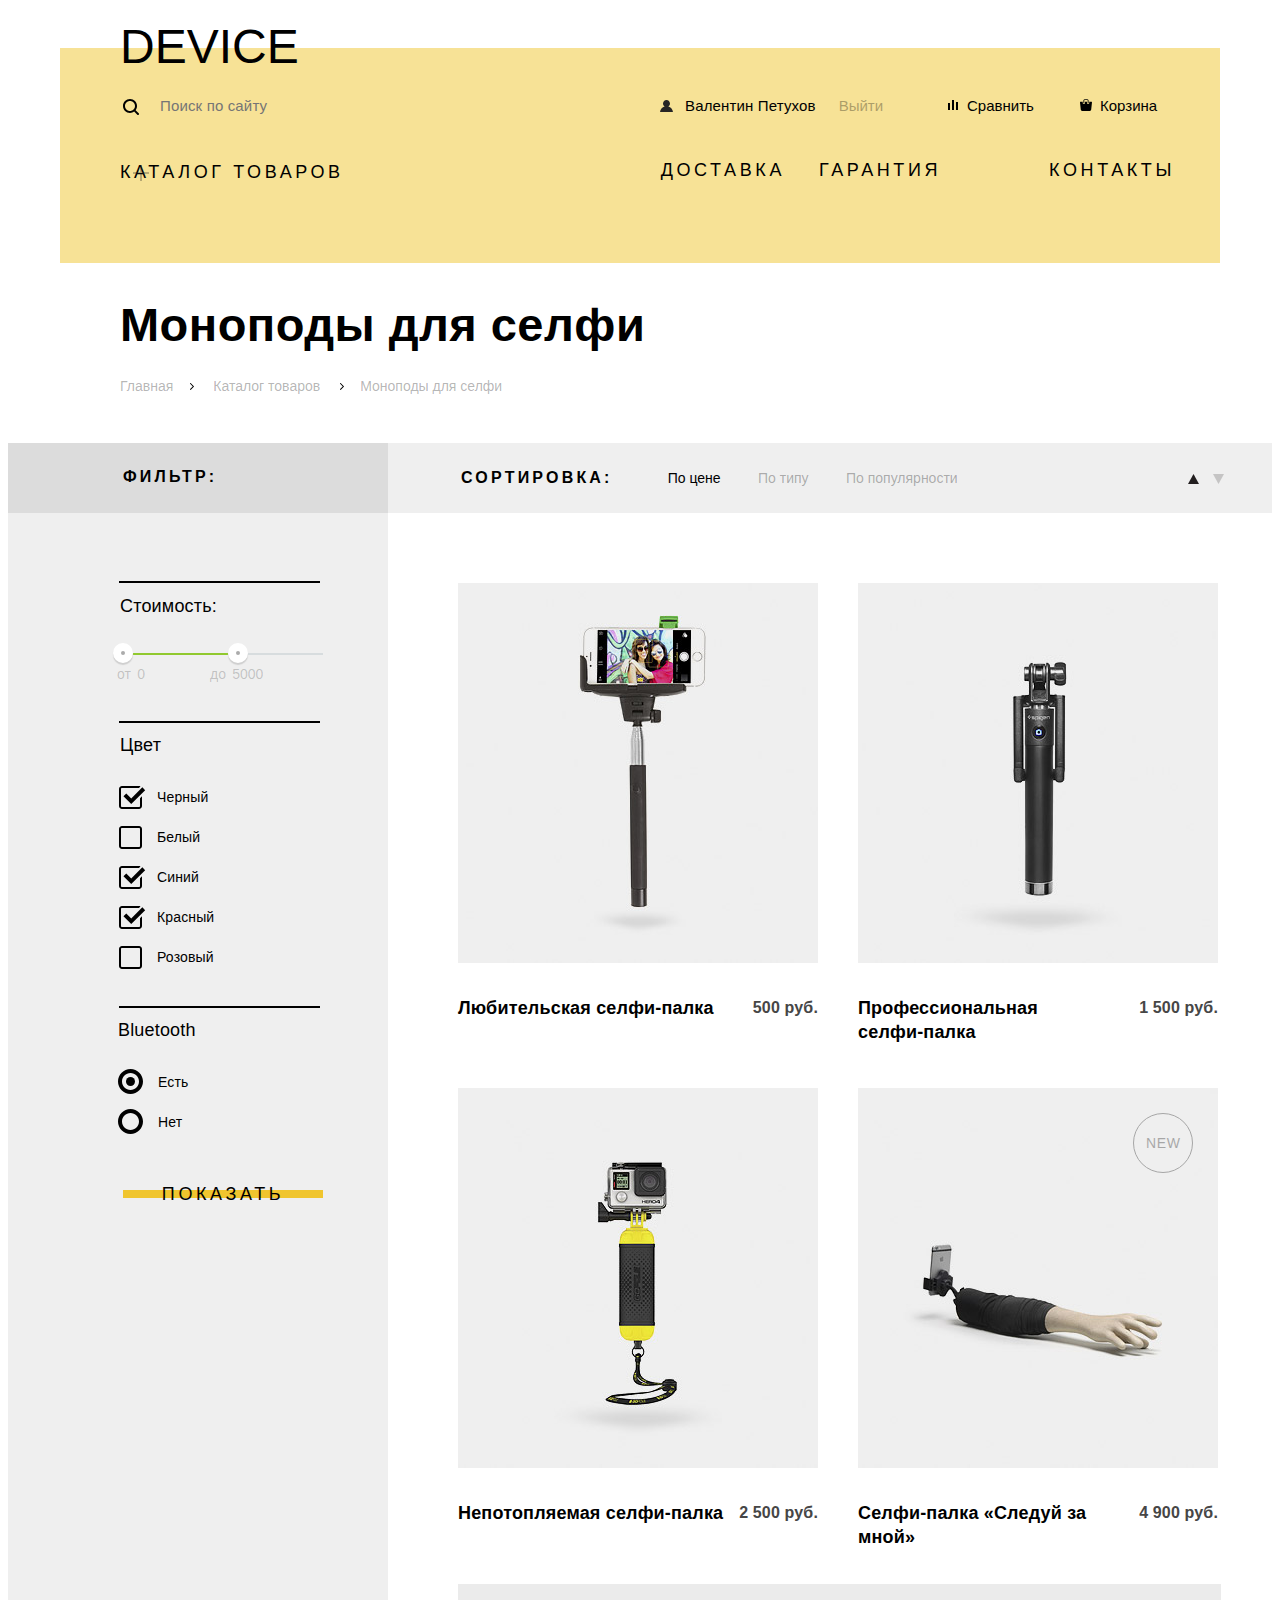
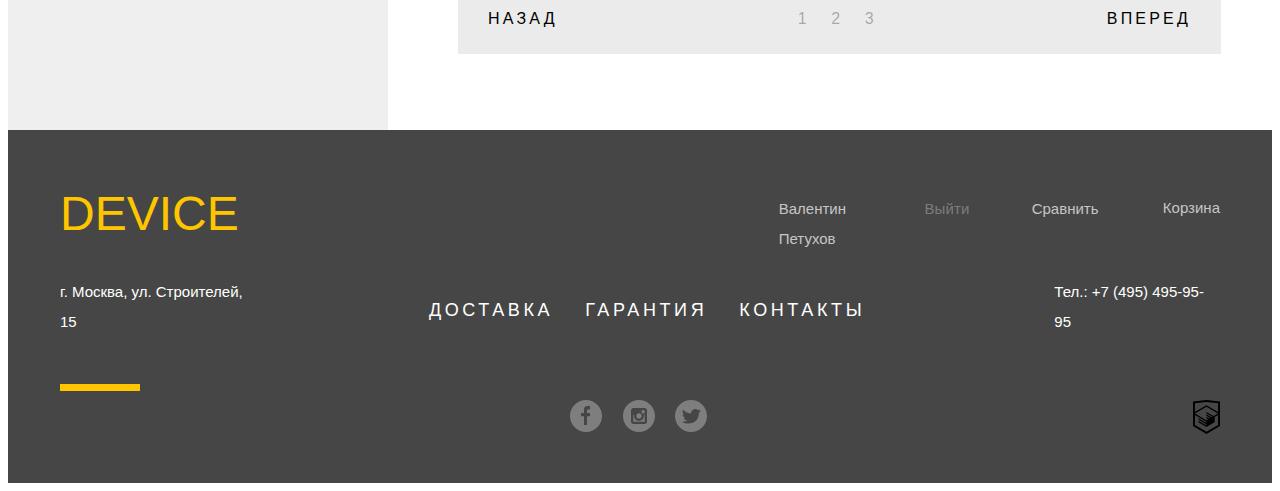
==== commit c5987031: "Корректировка под третью сдачу" ====
--- a/catalog.html
+++ b/catalog.html
@@ -4,7 +4,7 @@
 <head>
     <meta charset="utf-8">
     <title>Магазин "Device"</title>
-    <link href="css/stylesheet-mini.css" rel="stylesheet">
+    <link href="css/stylesheet.css" rel="stylesheet">
     <link href="css/normalize.css" rel="stylesheet">
 </head>
 
@@ -31,7 +31,7 @@
                 </div>
                 <nav class="main-navigation">
                     <div class="catalog">
-                        <button class="menu-catalog">Каталог товаров</button>
+                        <a class="menu-catalog">Каталог товаров</a>
                         <div class="catalog-options">
                             <a href="/catalog/virtual-reality.html">Виртуальная реальность</a>
                             <a href="/catalog/monopods.html">Моноподы для селфи</a>
@@ -53,9 +53,9 @@
                 <section class="breadcrumbs">
                     <h1>Моноподы для селфи</h1>
                     <div class="breadcrumbs-wrapper">
-                        <a href="/index.html">Главная</a>
-                        <a href="#">Каталог товара</a>
-                        <a href="#">Моноподы для селфи</a>
+                        <a class="breadcumbs-main" href="./index.html">Главная</a>
+                        <a class="breadcumbs-catalog" href="#">Каталог товаров</a>
+                        <span>Моноподы для селфи</span>
                     </div>
                 </section>
                 <div class="main-container-wrapper">
@@ -82,23 +82,23 @@
                                 <legend>Цвет</legend>
                                 <ul>
                                     <li class="filter-option-color">
-                                        <input class="visually-hidden" type="checkbox" name="color-group" id="color-black" checked>
+                                        <input class="visually-hidden black" type="checkbox" name="color-group" id="color-black" checked>
                                         <label class="filter-option-color-black" for="color-black">Черный</label>
                                     </li>
                                     <li class="filter-option-color">
-                                        <input class="visually-hidden" type="checkbox" name="color-group" id="color-white">
+                                        <input class="visually-hidden white" type="checkbox" name="color-group" id="color-white">
                                         <label class="filter-option-color-white" for="color-white">Белый</label>
                                     </li>
                                     <li class="filter-option-color">
-                                        <input class="visually-hidden" type="checkbox" name="color-group" id="color-blue" checked>
+                                        <input class="visually-hidden blue" type="checkbox" name="color-group" id="color-blue" checked>
                                         <label class="filter-option-color-blue" for="color-blue">Синий</label>
                                     </li>
                                     <li class="filter-option-color">
-                                        <input class="visually-hidden" type="checkbox" name="color-group" id="color-red" checked>
+                                        <input class="visually-hidden red" type="checkbox" name="color-group" id="color-red" checked>
                                         <label class="filter-option-color-red" for="color-red">Красный</label>
                                     </li>
                                     <li class="filter-option-color">
-                                        <input class="visually-hidden" type="checkbox" name="color-group" id="color-pink">
+                                        <input class="visually-hidden pink" type="checkbox" name="color-group" id="color-pink">
                                         <label class="filter-option-color-pink" for="color-pink">Розовый</label>
                                     </li>
                                 </ul>
@@ -107,11 +107,11 @@
                                 <legend>Bluetooth</legend>
                                 <ul>
                                     <li class="filter-option-bluetooth">
-                                        <input class="visually-hidden" type="radio" name="bluetooth-group" value="bluetooth-yes" id="bluetooth-yes" checked>
+                                        <input class="visually-hidden bt-yes" type="radio" name="bluetooth-group" value="bluetooth-yes" id="bluetooth-yes" checked>
                                         <label class="filter-option-bluetooth-yes" for="bluetooth-yes">Есть</label>
                                     </li>
                                     <li class="filter-option-bluetooth">
-                                        <input class="visually-hidden" type="radio" name="bluetooth-group" value="bluetooth-none" id="bluetooth-no">
+                                        <input class="visually-hidden bt-no" type="radio" name="bluetooth-group" value="bluetooth-none" id="bluetooth-no">
                                         <label class="filter-option-bluetooth-no" for="bluetooth-no">Нет</label>
                                     </li>
                                 </ul>
@@ -123,12 +123,12 @@
                         <section class="main-container-sorting">
                             <h3>Сортировка:</h3>
                             <div class="main-container-sorting-criterion">
-                                <a href="#">По цене</a>
+                                <a class="current" href="#">По цене</a>
                                 <a href="#">По типу</a>
                                 <a href="#">По популярности</a>
                             </div>
                             <div class="arrows">
-                                <a class="up" href="#"></a>
+                                <a class="up current" href="#"></a>
                                 <a class="down" href="#"></a>
                             </div>
                         </section>
@@ -178,7 +178,7 @@
                                     <a class="items-list-link" href="catalog/follow_me.html">
                                   <img src="img/images/catalog-item-four.jpg" alt="Непотопляемая селфи палка" width="360" height="380">
                                   <div class="items-list-info">
-                                      <h3>Селфи-палка "Следуй за<br> мной"</h3>
+                                      <h3>Селфи-палка «Следуй за<br> мной»</h3>
                                       <b>4 900 руб.</b>
                                   </div>
                                   <span class="new-item">New</span>
@@ -222,7 +222,7 @@
                         <a href="#warranty">Гарантия</a>
                         <a href="#contacts">Контакты</a>
                     </div>
-                    <p>Тел.: +7 (495) 495-95-95</p>
+                    <a href="tel:+7-495-495-95-95" class="telephone">Тел.: +7 (495) 495-95-95</a>
                 </section>
                 <section class="footer-links">
                     <div class="social">
--- a/css/stylesheet.css
+++ b/css/stylesheet.css
@@ -0,0 +1,3614 @@
+@font-face
+{
+    font-family: 'open_sanslight';
+    font-weight: normal;
+    font-style: normal;
+
+    src: url('../fonts/opensanslight.woff2') format('woff2'),
+    url('../fonts/opensanslight.woff') format('woff');
+}
+
+@font-face
+{
+    font-family: 'gilroyextrabold';
+    font-weight: normal;
+    font-style: normal;
+
+    src: url('../fonts/gilroyextrabold.woff2') format('woff2'),
+    url('../fonts/gilroyextrabold.woff') format('woff');
+}
+
+@font-face
+{
+    font-family: 'gilroylight';
+    font-weight: normal;
+    font-style: normal;
+
+    src: url('../fonts/gilroylight.woff2') format('woff2'),
+    url('../fonts/gilroylight.woff') format('woff');
+}
+
+@font-face
+{
+    font-family: 'open_sansregular';
+    font-weight: normal;
+    font-style: normal;
+
+    src: url('../fonts/opensans.woff2') format('woff2'),
+    url('../fonts/opensans.woff') format('woff');
+}
+
+body
+{
+    font-family: 'open_sanslight', Arial, sans-serif;
+    font-size: 15px;
+    font-weight: 400;
+    line-height: 30px;
+
+    color: #000;
+    background-color: #fff;
+}
+
+.container-header
+{
+    -webkit-box-sizing: border-box;
+            box-sizing: border-box;
+    width: 1200px;
+    margin: 0 auto;
+    padding-top: 40px;
+    padding-right: 20px;
+    padding-left: 20px;
+}
+
+.middle-container
+{
+    position: relative;
+
+    -webkit-box-sizing: border-box;
+            box-sizing: border-box;
+    width: 1200px;
+    margin: 0 auto;
+    padding-top: 0;
+    padding-right: 20px;
+    padding-bottom: 180px;
+    padding-left: 20px;
+}
+
+.container-bottom
+{
+    -webkit-box-sizing: border-box;
+            box-sizing: border-box;
+    width: 1200px;
+    margin: 0 auto;
+    padding-right: 20px;
+    padding-bottom: 80px;
+    padding-left: 20px;
+}
+
+.container-services
+{
+    -webkit-box-sizing: border-box;
+            box-sizing: border-box;
+    width: 1200px;
+    margin: 0 auto;
+    padding-right: 20px;
+    padding-left: 20px;
+}
+
+.container-footer
+{
+    -webkit-box-sizing: border-box;
+            box-sizing: border-box;
+    width: 1200px;
+    margin: 0 auto;
+    padding-top: 60px;
+    padding-right: 20px;
+    padding-bottom: 48px;
+    padding-left: 20px;
+}
+
+.container-catalog
+{
+    -webkit-box-sizing: border-box;
+            box-sizing: border-box;
+    width: 1200px;
+    margin: 0 auto;
+    padding: 0;
+    padding-left: 20px;
+}
+
+.layer
+{
+    overflow: hidden;
+}
+
+img
+{
+    max-width: 100%;
+}
+
+.visually-hidden:not(:focus):not(:active),
+input[type='checkbox'].visually-hidden,
+input[type='radio'].visually-hidden
+{
+    position: absolute;
+
+    overflow: hidden;
+    clip: rect(0 0 0 0);
+
+    width: 1px;
+    height: 1px;
+    margin: -1px;
+    padding: 0;
+
+    white-space: nowrap;
+
+    border: 0;
+
+    -webkit-clip-path: inset(100%);
+            clip-path: inset(100%);
+}
+
+a
+{
+    font-style: normal;
+
+    text-decoration: none;
+
+    color: #000;
+}
+
+/*--------------СТИЛИ ДЛЯ ХЭДЕРА------------*/
+
+.main-header
+{
+    position: relative;
+
+    display: -webkit-box;
+    display: -ms-flexbox;
+    display: flex;
+        flex-direction: column;
+
+    padding-top: 43px;
+    padding-right: 45px;
+    padding-bottom: 158px;
+    padding-left: 60px;
+
+    background-color: rgba(240,197, 46, .5);
+
+    -webkit-box-orient: vertical;
+    -webkit-box-direction: normal;
+    -ms-flex-direction: column;
+    -webkit-box-pack: justify;
+    -ms-flex-pack: justify;
+    justify-content: space-between;
+}
+
+.main-header-catalog
+{
+    position: relative;
+
+    display: -webkit-box;
+    display: -ms-flexbox;
+    display: flex;
+        flex-direction: column;
+
+    padding-top: 43px;
+    padding-right: 45px;
+    padding-bottom: 45px;
+    padding-left: 60px;
+
+    background-color: rgba(240,197, 46, .5);
+
+    -webkit-box-orient: vertical;
+    -webkit-box-direction: normal;
+    -ms-flex-direction: column;
+    -webkit-box-pack: justify;
+    -ms-flex-pack: justify;
+    justify-content: space-between;
+}
+
+
+.logo-header
+{
+    font-family: 'gilroyextrabold', Arial, sans-serif;
+    font-size: 48px;
+    line-height: 48px;
+
+    position: absolute;
+    top: -25px;
+
+    margin: 0;
+    padding: 0;
+
+    text-transform: uppercase;
+}
+.user_block
+{
+    display: -webkit-box;
+    display: -ms-flexbox;
+    display: flex;
+
+    margin-bottom: 35px;
+}
+
+.user_block-search
+{
+    position: relative;
+
+    width: 440px;
+    margin: 0;
+    margin-right: 100px;
+    padding: 0;
+}
+
+.search-form
+{
+    font-family: 'open_sanslight', Arial, sans-serif;
+    font-size: 15px;
+    line-height: 30px;
+
+    position: relative;
+
+    width: 355px;
+    height: 30px;
+    margin: 0;
+    padding: 0;
+    padding-right: 80px;
+    padding-left: 40px;
+
+    letter-spacing: .01em;
+
+    color: rgba(0, 0, 0, .3);
+    border: none;
+    border-bottom: 2px solid;
+    border-bottom-color: transparent;
+    outline: 0;
+    background-color: transparent;
+}
+
+.user_block-search input:hover
+{
+    color: rgba(0, 0, 0, .6);
+}
+
+.user_block-search input:focus
+{
+    color: rgba(0, 0, 0, 1.0);
+    border-bottom: 2px solid;
+    border-bottom-color: rgb(0, 0, 0);
+}
+
+.search-button
+{
+    font-family: 'open_sanslight', Arial, sans-serif;
+    font-size: 15px;
+    line-height: 30px;
+
+    position: absolute;
+    top: -2px;
+    left: 395px;
+
+    display: none;
+
+    -webkit-box-sizing: border-box;
+            box-sizing: border-box;
+    width: 80px;
+    margin: 0;
+    padding: 0;
+    padding-right: 10px;
+    padding-left: 10px;
+
+    letter-spacing: .01em;
+
+    color: transparent;
+    border: none;
+    border: 2px solid;
+    border-color: transparent;
+    background-color: transparent;
+}
+
+.search-form:focus + .search-button
+{
+    display: block;
+
+    -webkit-box-sizing: border-box;
+            box-sizing: border-box;
+    width: 80px;
+    padding-right: 10px;
+    padding-left: 10px;
+
+    color: rgb(0, 0, 0);
+    border: none;
+    border: 2px solid;
+    border-color: rgb(0, 0, 0);
+    background-color: transparent;
+}
+
+.search-form:focus + .search-button:hover
+{
+    display: block;
+
+    color: rgb(255, 255, 255);
+    background-color: rgb(0, 0, 0);
+}
+
+.search-form:focus + .search-button:active
+{
+    color: rgba(0, 0, 0, .3);
+}
+
+.user_block-wrapper
+{
+    display: -webkit-box;
+    display: -ms-flexbox;
+    display: flex;
+        flex-direction: row;
+
+    -webkit-box-orient: horizontal;
+    -webkit-box-direction: normal;
+    -ms-flex-direction: row;
+}
+
+.user-interaction
+{
+    position: relative;
+
+    display: -webkit-box;
+    display: -ms-flexbox;
+    display: flex;
+
+    -webkit-box-sizing: border-box;
+            box-sizing: border-box;
+    width: 280px;
+    height: 20px;
+    padding-left: 25px;
+}
+
+
+
+.login-link
+{
+    margin-right: 23px;
+
+    letter-spacing: .01em;
+}
+
+.logout-link
+{
+    opacity: .3;
+}
+
+.logout-link:hover
+{
+    opacity: .7;
+}
+
+.logout-link:active
+{
+    opacity: .1;
+}
+
+.login-link::before
+{
+    position: absolute;
+    top: 9px;
+    left: 0;
+
+    width: 13px;
+    height: 12px;
+
+    content: '';
+
+    background-image: url('../img/icons/user-icon.svg');
+    background-repeat: no-repeat;
+    background-position: 0 0;
+}
+
+
+.compare-link
+{
+    position: relative;
+
+    display: inline-block;
+
+    -webkit-box-sizing: border-box;
+            box-sizing: border-box;
+    width: 100px;
+    margin: 0;
+    margin-right: 35px;
+    padding: 0;
+    padding-left: 27px;
+
+    vertical-align: top;
+}
+
+.compare-link::before
+{
+    position: absolute;
+    top: 9px;
+    left: 8px;
+
+    width: 10px;
+    height: 10px;
+
+    content: '';
+
+    background-image: url('../img/icons/compare-icon.svg');
+    background-repeat: no-repeat;
+    background-position: 0 0;
+}
+
+.cart-link
+{
+    position: relative;
+
+    display: inline-block;
+
+    width: 85px;
+    margin: 0;
+    padding: 0;
+    padding-left: 25px;
+
+    vertical-align: top;
+}
+
+.cart-link::before
+{
+    position: absolute;
+    top: 8px;
+    left: 5px;
+
+    width: 12px;
+    height: 12px;
+
+    content: '';
+
+    background-image: url('../img/icons/cart-icon.svg');
+    background-repeat: no-repeat;
+    background-position: 0 0;
+}
+
+.login-link:hover,
+.compare-link:hover,
+.cart-link:hover
+{
+    opacity: .6;
+}
+
+.login-link:active,
+.compare-link:active,
+.cart-link:active
+{
+    opacity: .3;
+}
+
+.user_block-search::before
+{
+    position: absolute;
+    top: 8px;
+    left: 3px;
+
+    width: 16px;
+    height: 16px;
+
+    content: '';
+
+    background-image: url('../img/icons/search-icon.svg');
+    background-repeat: no-repeat;
+    background-position: 0 0;
+}
+
+
+.user_block-log_in:hover,
+.user_block-compare:hover,
+.user_block-cart:hover,
+.main-navigation-menu-catalog:hover,
+.menu-delivery:hover,
+.menu-warranty:hover,
+.menu-contacts:hover
+{
+    opacity: .6;
+}
+
+.user_block-log_in:active,
+.user_block-compare:active,
+.user_block-cart:active,
+.menu-delivery:active,
+.menu-warranty:active,
+.menu-contacts:active
+{
+    opacity: .3;
+}
+
+.user_block-log_in:hover::before,
+.user_block-compare:hover::before,
+.user_block-cart:hover::before
+{
+    opacity: .6;
+}
+
+.user_block-log_in:active::before,
+.user_block-compare:active::before,
+.user_block-cart:active::before
+{
+    opacity: .3;
+}
+
+.main-navigation
+{
+    display: -webkit-box;
+    display: -ms-flexbox;
+    display: flex;
+
+    -ms-flex-wrap: nowrap;
+        flex-wrap: nowrap;
+}
+
+.catalog
+{
+    position: relative;
+
+    display: inline-block;
+
+    vertical-align: top;
+}
+
+.catalog-options
+{
+    font-family: 'open_sanslight', Arial, sans-serif;
+    font-size: 15px;
+    line-height: 36px;
+
+    position: absolute;
+    left: -60px;
+
+    display: none;
+
+    width: 1160px;
+    height: 165px;
+    margin: 0;
+    padding-left: 60px;
+
+    letter-spacing: .01em;
+
+    background-color: rgb(247, 226, 150);
+}
+
+.catalog:hover .catalog-options
+{
+    z-index: 2;
+
+    display: -webkit-box;
+    display: -ms-flexbox;
+    display: flex;
+        flex-direction: column;
+
+    -webkit-box-sizing: border-box;
+            box-sizing: border-box;
+    padding-top: 15px;
+    padding-bottom: 45px;
+
+    -webkit-box-orient: vertical;
+    -webkit-box-direction: normal;
+    -ms-flex-direction: column;
+    -ms-flex-line-pack: start;
+    align-content: flex-start;
+    -ms-flex-wrap: wrap;
+        flex-wrap: wrap;
+}
+
+.catalog-options a
+{
+    width: 190px;
+    height: 30px;
+    margin-right: 45px;
+}
+
+.catalog-options a:nth-child(5)
+{
+    margin-bottom: 40px;
+}
+
+.menu-catalog
+{
+    font-family: 'gilroyextrabold', Arial, sans-serif;
+    font-size: 18px;
+    line-height: 24px;
+
+    position: relative;
+
+    width: 255px;
+    margin: 0;
+    margin-right: 290px;
+    padding: 0;
+    padding-right: 30px;
+
+    letter-spacing: .2em;
+    text-transform: uppercase;
+
+    border: none;
+    background-color: inherit;
+}
+
+.menu-catalog::after
+{
+    position: absolute;
+    top: 3px;
+    right: 1px;
+
+    width: 16px;
+    height: 16px;
+
+    content: '';
+
+    opacity: .3;
+    background-image: url('../img/icons/catalog-plus-icon.svg');
+    background-repeat: no-repeat;
+    background-position: 0 0;
+}
+
+.menu-catalog:hover
+{
+    color: rgba(0, 0, 0, .6);
+}
+
+.menu-delivery,
+.menu-warranty,
+.menu-contacts
+{
+    font-family: 'gilroyextrabold', Arial, sans-serif;
+    font-size: 18px;
+    line-height: 24px;
+
+    display: inline-block;
+
+    margin: 0;
+    padding: 0;
+
+    vertical-align: top;
+    letter-spacing: .2em;
+    text-transform: uppercase;
+}
+
+.menu-delivery
+{
+    margin-right: 34px;
+}
+
+.menu-warranty
+{
+    margin-right: 108px;
+}
+
+.catalog-options a:hover
+{
+    color: rgba(0, 0, 0, .6);
+}
+
+.catalog-options a:active
+{
+    color: rgba(0, 0, 0, .3);
+}
+
+.main-navigation-menu,
+.main-navigation-cataloglist,
+.user_block,
+.popular,
+.main-container-slider ul,
+.manufacturer,
+.main-footer ul,
+.services-navigation,
+.main-container-sorting-criterion ul,
+.arrows ul,
+.main-container-items-list,
+.pagination,
+.main-container-bluetooth ul,
+.navigation-list,
+.about-companys
+{
+    list-style: none;
+}
+
+
+.logo-header:hover
+{
+    color: rgba(0, 0, 0, .6);
+}
+
+.logo-header:active,
+.user_block:active,
+.main-navigation a:active
+{
+    color: rgba(0, 0, 0, .3);
+}
+
+/*--------------СТИЛИ ДЛЯ СЛАЙДЕРА------------*/
+
+.main-container-slider
+{
+    position: relative;
+
+    margin-top: -130px;
+    margin-bottom: 108px;
+}
+
+.slide-image
+{
+    display: -webkit-box;
+    display: -ms-flexbox;
+    display: flex;
+
+    -webkit-box-sizing: border-box;
+            box-sizing: border-box;
+    width: 530px;
+    height: 486px;
+    margin-right: 30px;
+    padding: 0;
+
+    -webkit-box-pack: start;
+    -ms-flex-pack: start;
+    justify-content: flex-start;
+}
+
+.slider
+{
+    display: none;
+
+    margin: 0;
+    padding: 0;
+}
+
+
+.slider:nth-child(1) .slide-image
+{
+    padding-left: 50px;
+}
+
+.slider:nth-child(2) .slide-image
+{
+    padding-left: 80px;
+}
+
+.slider:nth-child(3) .slide-image
+{
+    padding-top: 70px;
+}
+
+.slider-controls
+{
+    position: absolute;
+    top: 327px;
+    left: 996px;
+
+    width: 130px;
+    height: 20px;
+}
+
+.slider-controls label
+{
+    position: relative;
+
+    display: inline-block;
+
+    -webkit-box-sizing: border-box;
+            box-sizing: border-box;
+    width: 10px;
+    height: 10px;
+    margin: 0;
+    margin-right: 10px;
+    padding: 0;
+    padding: 10px;
+
+    cursor: pointer;
+    vertical-align: top;
+
+    border-radius: 50%;
+}
+
+.slider-controls label::after
+{
+    position: absolute;
+    z-index: 1;
+    top: 3px;
+    left: 3px;
+
+    width: 10px;
+    height: 10px;
+
+    content: '';
+
+    border: 1px solid;
+    border-color: black;
+    border-radius: 50%;
+    background-color: inherit;
+}
+
+.controls-item-selfie:checked ~ .slider-controls .slider-controls-item--selfie::before,
+.controls-item-fitness-wristbands:checked ~ .slider-controls .slider-controls-item--fitness-wristbands::before,
+.controls-item-quadrupter:checked ~ .slider-controls .slider-controls-item--quadrupter::before
+{
+    position: absolute;
+    z-index: 2;
+    top: 7px;
+    left: 7px;
+
+    width: 2px;
+    height: 2px;
+    margin: 0;
+
+    content: '';
+
+    border: 1px solid;
+    border-radius: 50%;
+    background-color: inherit;
+}
+
+.slide-content
+{
+    position: relative;
+
+    display: -webkit-box;
+    display: -ms-flexbox;
+    display: flex;
+        flex-direction: column;
+
+    -webkit-box-sizing: border-box;
+            box-sizing: border-box;
+    width: 510px;
+    margin: 0;
+    padding: 0;
+    padding-top: 85px;
+
+    -webkit-box-orient: vertical;
+    -webkit-box-direction: normal;
+    -ms-flex-direction: column;
+}
+
+.slide-content b
+{
+    font-family: 'gilroyextrabold', Arial, sans-serif;
+    font-size: 179px;
+    line-height: 179px;
+
+    position: absolute;
+    z-index: 0;
+    top: -10px;
+    right: -5px;
+
+    margin: 0;
+    padding: 0;
+
+    color: #fff;
+    color: rgb(255, 255, 255);
+}
+
+.slide-content::before
+{
+    position: absolute;
+    top: 40px;
+
+    width: 100px;
+    height: 7px;
+
+    content: '';
+
+    background-color: rgb(255, 255, 255);
+}
+
+.slide-head
+{
+    font-family: 'gilroyextrabold', Arial, sans-serif;
+    font-size: 47px;
+    line-height: 56px;
+
+    z-index: 1;
+
+    margin: 0;
+    margin-bottom: 18px;
+    padding: 0;
+
+    letter-spacing: .01em;
+}
+
+.slide-info
+{
+    margin: 0;
+    margin-bottom: 35px;
+    padding: 0;
+
+    letter-spacing: .01em;
+}
+
+.slide-more-info
+{
+    font-family: 'gilroyextrabold', Arial, sans-serif;
+    font-size: 18px;
+    line-height: 24px;
+
+    position: relative;
+
+    display: block;
+
+    -webkit-box-sizing: border-box;
+            box-sizing: border-box;
+    max-width: 220px;
+    margin: 0;
+    margin-bottom: 42px;
+    padding: 0;
+    padding: 15px 40px;
+
+    letter-spacing: .2em;
+    text-transform: uppercase;
+
+    -webkit-box-align: center;
+    -ms-flex-align: center;
+    align-items: center;
+}
+
+.slide-more-info::before
+{
+    position: absolute;
+    z-index: -1;
+    top: 42%;
+    left: 0;
+
+    width: 100%;
+    height: 8px;
+
+    content: '';
+
+    background-color: rgb(240, 197, 46);
+}
+
+.slide-more-info:hover
+{
+    background-color: rgb(240, 197, 46);
+}
+
+.slide-more-info:active
+{
+    color: rgba(0, 0, 0, .3);
+}
+
+.slide-item-spec
+{
+    max-width: 460px;
+}
+
+.slide-item-spec-value td
+{
+    padding-bottom: 5px;
+}
+
+
+.slide-item-spec-name td
+{
+    font-family: 'open_sanslight', Arial, sans-serif;
+    font-size: 13px;
+    line-height: 20px;
+
+    margin: 0;
+    padding: 0;
+    padding-right: 55px;
+
+    text-align: left;
+    letter-spacing: .01em;
+}
+
+.main-container-slider .slide-item-spec-value
+{
+    font-family: 'gilroylight', Arial, sans-serif;
+    font-size: 36px;
+    line-height: 48px;
+
+    margin: 0;
+    padding: 0;
+
+    text-align: left;
+    letter-spacing: .01em;
+}
+
+.main-container-slider .slide-item-spec-name
+{
+    font-family: 'open_sanslight', Arial, sans-serif;
+    font-size: 20px;
+    line-height: 10px;
+
+    margin: 0;
+    padding: 0;
+}
+
+#product-selfie:checked ~ ul .slider:nth-child(1)
+{
+    display: -webkit-box;
+    display: -ms-flexbox;
+    display: flex;
+}
+
+#product-fitness-wristbands:checked ~ ul .slider:nth-child(2)
+{
+    display: -webkit-box;
+    display: -ms-flexbox;
+    display: flex;
+}
+
+#product-quadrupter:checked ~ ul .slider:nth-child(3)
+{
+    display: -webkit-box;
+    display: -ms-flexbox;
+    display: flex;
+}
+
+.slide-content a
+{
+    display: inline-block;
+
+    vertical-align: top;
+}
+
+/*--------СЛАЙД ПОПУЛЯРНЫЕ ТОВАРЫ----------*/
+
+.popular
+{
+    display: -webkit-box;
+    display: -ms-flexbox;
+    display: flex;
+
+    height: 240px;
+    margin: 0;
+    padding: 0;
+
+    -webkit-box-pack: justify;
+    -ms-flex-pack: justify;
+    justify-content: space-between;
+}
+
+.popular-block
+{
+    display: block;
+
+    width: 160px;
+    height: 160px;
+    margin-bottom: 35px;
+
+    background-color: rgba(240, 197, 46, .5);
+}
+
+.popular li
+{
+    width: 160px;
+    height: 240px;
+}
+
+.popular p
+{
+    font-family: 'gilroyextrabold', Arial, sans-serif;
+    font-size: 18px;
+    line-height: 24px;
+
+    margin: 0;
+    padding: 0;
+}
+
+.virtual-reality,
+.monopods,
+.cameras,
+.wristbands,
+.smart-watch,
+.quadrupter
+{
+    position: relative;
+}
+
+.virtual-reality::after
+{
+    position: absolute;
+    top: 50px;
+    left: 30px;
+
+    width: 97px;
+    height: 55px;
+
+    content: '';
+
+    background-image: url('../img/icons/vr-icon.svg');
+    background-repeat: no-repeat;
+    background-position: 0 0;
+}
+
+.monopods::after
+{
+    position: absolute;
+    top: 40px;
+    left: 40px;
+
+    width: 86px;
+    height: 117px;
+
+    content: '';
+
+    background-image: url('../img/icons/monopods-icon.svg');
+    background-repeat: no-repeat;
+    background-position: 0 0;
+}
+
+.cameras::after
+{
+    position: absolute;
+    top: 37px;
+    left: 50px;
+
+    width: 71px;
+    height: 87px;
+
+    content: '';
+
+    background-image: url('../img/icons/cameras-icon.svg');
+    background-repeat: no-repeat;
+    background-position: 0 0;
+}
+
+.wristbands::after
+{
+    position: absolute;
+    top: 50px;
+    left: 28px;
+
+    width: 107px;
+    height: 65px;
+
+    content: '';
+
+    background-image: url('../img/icons/wrisbands-icon.svg');
+    background-repeat: no-repeat;
+    background-position: 0 0;
+}
+
+.smart-watch::after
+{
+    position: absolute;
+    top: 32px;
+    left: 55px;
+
+    width: 56px;
+    height: 98px;
+
+    content: '';
+
+    background-image: url('../img/icons/smart-watch-icon.svg');
+    background-repeat: no-repeat;
+    background-position: 0 0;
+}
+
+.quadrupter::after
+{
+    position: absolute;
+    top: 48px;
+    left: 18px;
+
+    width: 132px;
+    height: 69px;
+
+    content: '';
+
+    background-image: url('../img/icons/quadrupter-icon.svg');
+    background-repeat: no-repeat;
+    background-position: 0 0;
+}
+
+.virtual-reality:hover,
+.monopods:hover,
+.cameras:hover,
+.wristbands:hover,
+.smart-watch:hover,
+.quadrupter:hover
+{
+    background-color: rgba(240, 197, 46, 1.0);
+}
+
+.virtual-reality:active::after,
+.monopods:active::after,
+.cameras:active::after,
+.wristbands:active::after,
+.smart-watch:active::after,
+.quadrupter:active::after
+{
+    opacity: .3;
+}
+
+/*-------------СТИЛЬ ДЛЯ СЕРВИСЫ-----------*/
+
+.services
+{
+    font-family: 'open_sanslight', Arial, sans-serif;
+    font-size: 15px;
+    line-height: 30px;
+
+    position: relative;
+
+    margin-bottom: 90px;
+    padding-bottom: 100px;
+
+    letter-spacing: .01em;
+
+    background-color: rgb(229, 229, 229);
+}
+
+
+.services h3,
+.main-container-info h3
+{
+    font-family: 'gilroyextrabold', Arial, sans-serif;
+    font-size: 47px;
+    line-height: 48px;
+
+    margin: 0;
+    padding: 0;
+
+    letter-spacing: .01em;
+}
+
+.services h3
+{
+    position: relative;
+    top: -25px;
+
+    margin: 0;
+    margin-bottom: 10px;
+    padding: 0;
+}
+
+.services p
+{
+    margin: 0;
+    padding: 0;
+}
+
+.services-navigation
+{
+    position: relative;
+    top: -15px;
+
+    display: -webkit-box;
+    display: -ms-flexbox;
+    display: flex;
+        flex-direction: column;
+
+    width: 280px;
+    margin: 0;
+    margin-right: 120px;
+    padding: 0;
+
+    -webkit-box-orient: vertical;
+    -webkit-box-direction: normal;
+    -ms-flex-direction: column;
+    -webkit-box-pack: justify;
+    -ms-flex-pack: justify;
+    justify-content: space-between;
+}
+
+.navigation-list
+{
+    position: relative;
+
+    width: 440px;
+    margin: 0;
+    padding: 0;
+}
+
+.services-navigation::after
+{
+    position: absolute;
+    top: -80px;
+    left: 278px;
+
+    width: 7px;
+    height: 319px;
+
+    content: '';
+
+    background-color: rgb(0, 0, 0);
+}
+
+.services-wrapper
+{
+    display: -webkit-box;
+    display: -ms-flexbox;
+    display: flex;
+}
+
+.services-navigation label
+{
+    font-family: 'gilroyextrabold', Arial, sans-serif;
+    font-size: 18px;
+    line-height: 24px;
+
+    position: relative;
+    z-index: 0;
+
+    display: block;
+
+    width: 160px;
+    margin: 0;
+    margin-bottom: 25px;
+    padding: 0;
+    padding-top: 8px;
+    padding-bottom: 8px;
+
+    cursor: pointer;
+    text-align: center;
+    letter-spacing: .2em;
+    text-transform: uppercase;
+}
+
+.services-navigation label::before
+{
+    position: absolute;
+    z-index: -1;
+    top: 41%;
+    left: 0;
+
+    width: 100%;
+    height: 8px;
+
+    content: '';
+
+    background-color: rgb(240, 197, 46);
+}
+
+.services-navigation label:hover
+{
+    background-color: rgb(240, 197, 46);
+}
+
+.navigation-list .navigation-item:nth-child(1)::after
+{
+    position: absolute;
+    top: -15px;
+    left: 560px;
+
+    width: 136px;
+    height: 164px;
+
+    content: '';
+
+    background-image: url('../img/icons/delivery-icon.svg');
+    background-repeat: no-repeat;
+    background-position: 0 0;
+}
+
+.navigation-list .navigation-item:nth-child(2)::after
+{
+    position: absolute;
+    top: -35px;
+    left: 550px;
+
+    width: 171px;
+    height: 195px;
+
+    content: '';
+
+    background-image: url('../img/icons/warranty-icon.svg');
+    background-repeat: no-repeat;
+    background-position: 0 0;
+}
+
+.navigation-list .navigation-item:nth-child(3)::after
+{
+    position: absolute;
+    top: -35px;
+    left: 550px;
+
+    width: 156px;
+    height: 188px;
+
+    content: '';
+
+    background-image: url('../img/icons/credit-icon.svg');
+    background-repeat: no-repeat;
+    background-position: 0 0;
+}
+
+.navigation-item
+{
+    display: none;
+}
+
+#delivery-info:checked ~ .navigation-list .navigation-item:nth-child(1)
+{
+    display: block;
+}
+
+#warranty-info:checked ~ .navigation-list .navigation-item:nth-child(2)
+{
+    display: block;
+}
+
+#credit-info:checked ~ .navigation-list .navigation-item:nth-child(3)
+{
+    display: block;
+}
+
+#delivery-info:checked ~ .services-navigation .services-delivery::before,
+#warranty-info:checked ~ .services-navigation .services-warranty::before,
+#credit-info:checked ~ .services-navigation .services-credit::before
+{
+    display: none;
+}
+
+.services-delivery-item:checked ~ .services-navigation .services-delivery
+{
+    -webkit-box-sizing: border-box;
+            box-sizing: border-box;
+    width: 100%;
+    padding-left: 20px;
+
+    content: '';
+    text-align: left;
+
+    color: rgb(247, 225, 132);
+    background-color: rgb(0, 0, 0);
+}
+
+.services-warranty-item:checked ~ .services-navigation .services-warranty
+{
+    -webkit-box-sizing: border-box;
+            box-sizing: border-box;
+    width: 100%;
+    padding-left: 22px;
+
+    content: '';
+    text-align: left;
+
+    color: rgb(247, 225, 132);
+    background-color: rgb(0, 0, 0);
+}
+
+.services-credit-item:checked ~ .services-navigation .services-credit
+{
+    -webkit-box-sizing: border-box;
+            box-sizing: border-box;
+    width: 100%;
+    padding-left: 36px;
+
+    content: '';
+    text-align: left;
+
+    color: rgb(247, 225, 132);
+    background-color: rgb(0, 0, 0);
+}
+
+
+/*-------------БЛОК ПРОИЗВОДИТЕЛЕЙ-------------*/
+
+.manufacturer
+{
+    display: -webkit-box;
+    display: -ms-flexbox;
+    display: flex;
+
+    margin: 0;
+    margin-bottom: 85px;
+    padding: 0;
+
+    -webkit-box-pack: justify;
+    -ms-flex-pack: justify;
+    justify-content: space-between;
+}
+
+.manufacturer-item
+{
+    opacity: .4;
+
+    -webkit-filter: grayscale(100%);
+       -moz-filter: grayscale(100%);
+         -o-filter: grayscale(100%);
+        -ms-filter: grayscale(100%);
+            filter: grayscale(100%);
+}
+
+.manufacturer-item:hover
+{
+    opacity: 1;
+
+    -webkit-filter: none;
+            filter: none;
+}
+
+/*-------------БЛОК О НАС-------------*/
+
+.main-container-info
+{
+    position: relative;
+
+    display: -webkit-box;
+    display: -ms-flexbox;
+    display: flex;
+
+    margin: 0;
+    padding: 0;
+    padding-top: 52px;
+
+    -webkit-box-pack: justify;
+    -ms-flex-pack: justify;
+    justify-content: space-between;
+}
+
+
+.info-about_us
+{
+    -webkit-box-sizing: border-box;
+            box-sizing: border-box;
+    min-width: 500px;
+    margin-right: 100px;
+}
+
+.info-about_us::before
+{
+    position: absolute;
+    top: 0;
+
+    width: 80px;
+    height: 7px;
+
+    content: '';
+
+    background-color: rgb(0, 0, 0);
+}
+
+
+.info-about_us h3,
+.info-contacts h3
+{
+    margin: 0;
+    margin-bottom: 45px;
+    padding: 0;
+}
+
+.info-about_us p
+{
+    font-family: 'open_sanslight', Arial, sans-serif;
+    font-size: 15px;
+    line-height: 30px;
+
+    margin: 0;
+    padding: 0;
+    padding-bottom: 30px;
+}
+
+.info-contacts
+{
+    position: relative;
+}
+
+.info-contacts::before
+{
+    position: absolute;
+    top: -50px;
+
+    width: 80px;
+    height: 7px;
+
+    content: '';
+
+    background-color: rgb(0, 0, 0);
+}
+
+.info-contacts p
+{
+    margin: 0;
+    margin-bottom: 40px;
+    padding: 0;
+}
+
+.info-contacts img
+{
+    margin-bottom: 60px;
+}
+
+.about-companys
+{
+    margin-bottom: 55px;
+    padding-top: 20px;
+}
+
+.about-companys p
+{
+    font-family: 'gilroyextrabold', Arial, sans-serif;
+    font-size: 16px;
+    line-height: 40px;
+
+    position: relative;
+
+    -webkit-box-sizing: border-box;
+            box-sizing: border-box;
+    margin: 0;
+    padding: 0;
+}
+
+
+.about-companys p::before
+{
+    position: absolute;
+    top: 17px;
+    left: -38px;
+
+    width: 5px;
+    height: 5px;
+
+    content: '';
+
+    border: 1px solid;
+    border-color: rgb(230, 230, 230);
+    border-radius: 50%;
+    background-color: transparent;
+}
+
+.about_us-button,
+.contacts-write-us
+{
+    font-family: 'gilroyextrabold', Arial, sans-serif;
+    font-size: 18px;
+    line-height: 24px;
+
+    position: relative;
+
+    display: inline-block;
+
+    -webkit-box-sizing: border-box;
+            box-sizing: border-box;
+            box-sizing: border-box;
+    min-width: 270px;
+    margin: 0;
+    padding: 0;
+    padding: 8px 25px;
+
+    text-align: center;
+    vertical-align: top;
+    letter-spacing: .2em;
+    text-transform: uppercase;
+}
+
+.about_us-button:hover,
+.contacts-write-us:hover
+{
+    background-color: rgb(240, 197, 46);
+}
+
+.about_us-button:active,
+.contacts-write-us:active
+{
+    color: rgba(0, 0, 0, .3);
+}
+
+.about_us-button::before,
+.contacts-write-us::before
+{
+    position: absolute;
+    z-index: -1;
+    top: 39%;
+    left: 0;
+
+    width: 100%;
+    height: 8px;
+
+    content: '';
+
+    background-color: rgb(240, 197, 46);
+}
+
+/*-----------СТИЛЬ ДЛЯ POP-UP----------------*/
+
+@-webkit-keyframes drop
+{
+    0%
+    {
+        -webkit-transform: translateY(-5000px);
+                transform: translateY(-5000px);
+    }
+    70%,
+    90%
+    {
+        -webkit-transform: translateY(30px);
+                transform: translateY(30px);
+    }
+    80%
+    {
+        -webkit-transform: translateY(-10px);
+                transform: translateY(-10px);
+    }
+    100%
+    {
+        -webkit-transform: translateY(0px);
+                transform: translateY(0px);
+    }
+}
+
+@keyframes drop
+{
+    0%
+    {
+        -webkit-transform: translateY(-5000px);
+                transform: translateY(-5000px);
+    }
+    70%,
+    90%
+    {
+        -webkit-transform: translateY(30px);
+                transform: translateY(30px);
+    }
+    80%
+    {
+        -webkit-transform: translateY(-10px);
+                transform: translateY(-10px);
+    }
+    100%
+    {
+        -webkit-transform: translateY(0px);
+                transform: translateY(0px);
+    }
+}
+
+iframe
+{
+    border: 0;
+}
+
+.map
+{
+    position: fixed;
+    z-index: 2;
+    top: 50%;
+    left: 50%;
+
+    display: none;
+
+    width: 960px;
+    margin-top: -250px;
+    margin-left: -480px;
+
+    -webkit-animation-name: drop;
+            animation-name: drop;
+    -webkit-animation-duration: .2s;
+            animation-duration: .2s;
+}
+
+.map-modal
+{
+    cursor: pointer;
+}
+
+.map-show
+{
+    display: block;
+}
+
+.write_us
+{
+    position: fixed;
+    z-index: 2;
+    top: 50%;
+    left: 50%;
+
+    display: none;
+
+    -webkit-box-sizing: border-box;
+            box-sizing: border-box;
+    width: 960px;
+    margin-top: -250px;
+    margin-left: -480px;
+    padding: 80px;
+
+    -webkit-animation-name: drop;
+            animation-name: drop;
+    -webkit-animation-duration: .2s;
+            animation-duration: .2s;
+
+    background-color: rgb(255, 255, 255);
+    -webkit-box-shadow: 5px 10px 18px rgb(136, 136, 136);
+            box-shadow: 5px 10px 18px rgb(136, 136, 136);
+}
+
+.write_us-show
+{
+    display: block;
+}
+
+.write_us input::-webkit-input-placeholder,
+.write_us textarea::-webkit-input-placeholder
+{
+    color: rgba(70, 70, 70, .4);
+}
+
+.write_us input:-ms-input-placeholder,
+.write_us textarea:-ms-input-placeholder
+{
+    color: rgba(70, 70, 70, .4);
+}
+
+.write_us input::-ms-input-placeholder,
+.write_us textarea::-ms-input-placeholder
+{
+    color: rgba(70, 70, 70, .4);
+}
+
+.write_us input::placeholder,
+.write_us textarea::placeholder
+{
+    color: rgba(70, 70, 70, .4);
+}
+
+.modal-pop-up
+{
+    display: -webkit-box;
+    display: -ms-flexbox;
+    display: flex;
+
+    -ms-flex-wrap: wrap;
+        flex-wrap: wrap;
+}
+
+.write_us-name,
+.write_us-email
+{
+    display: -webkit-box;
+    display: -ms-flexbox;
+    display: flex;
+        flex-direction: column;
+
+    -webkit-box-sizing: border-box;
+            box-sizing: border-box;
+    width: 400px;
+    margin: 0;
+    padding: 0;
+    padding: 20px;
+
+    -webkit-box-orient: vertical;
+    -webkit-box-direction: normal;
+    -ms-flex-direction: column;
+}
+
+.write_us-letter
+{
+    display: -webkit-box;
+    display: -ms-flexbox;
+    display: flex;
+        flex-direction: column;
+
+    -webkit-box-sizing: border-box;
+            box-sizing: border-box;
+    width: 800px;
+    margin: 0;
+    margin-bottom: 45px;
+    padding: 0;
+    padding: 20px;
+
+    -webkit-box-orient: vertical;
+    -webkit-box-direction: normal;
+    -ms-flex-direction: column;
+}
+
+.write_us label
+{
+    font-family: 'gilroyextrabold', Arial, sans-serif;
+    font-size: 18px;
+    line-height: 24px;
+}
+
+.write_us input,
+.write_us textarea
+{
+    font-family: 'open_sansregular', Arial, sans-serif;
+    font-size: 14px;
+    line-height: 18px;
+
+    border: 3px solid #f2f2f2;
+    background-color: rgba(229, 229, 229, .5);
+}
+
+.write_us input:hover,
+.write_us textarea:hover
+{
+    border: 3px solid #eaeaea;
+    background-color: rgba(229, 229, 229, .8);
+}
+
+.write_us input:focus,
+.write_us textarea:focus
+{
+    border: 3px solid rgba(240, 197, 46, .5);
+    outline: 0;
+    background-color: rgb(255, 255, 255);
+}
+
+.write_us input:invalid
+{
+    border: 3px solid #f6dada;
+    background-color: rgba(237, 181, 181, .5);
+}
+
+.write_us input
+{
+    -webkit-box-sizing: border-box;
+            box-sizing: border-box;
+    height: 50px;
+    padding-left: 20px;
+    padding-right: 20px;
+}
+
+.write_us textarea
+{
+    -webkit-box-sizing: border-box;
+            box-sizing: border-box;
+    height: 155px;
+    padding-left: 20px;
+    padding-right: 20px;
+    padding-top: 10px;
+    resize: none;
+}
+
+.write_us .button
+{
+    font-family: 'gilroyextrabold', Arial, sans-serif;
+    font-size: 18px;
+    line-height: 24px;
+
+    position: relative;
+    z-index: 1;
+
+    display: inline-block;
+
+    -webkit-box-sizing: border-box;
+            box-sizing: border-box;
+    width: 200px;
+    margin: 0;
+    margin-left: 20px;
+    padding: 0;
+    padding: 8px 25px;
+
+    vertical-align: top;
+    letter-spacing: .2em;
+    text-transform: uppercase;
+
+    border: none;
+    background-color: transparent;
+}
+
+.write_us .button::before
+{
+    position: absolute;
+    z-index: -1;
+    top: 39%;
+    left: 0;
+
+    width: 100%;
+    height: 8px;
+
+    content: '';
+
+    background-color: rgb(240, 197, 46);
+}
+
+.write_us .button:hover
+{
+    background-color: rgb(240, 197, 46);
+}
+
+.write_us .button:active
+{
+    color: rgba(0, 0, 0, .3);
+    background-color: rgb(240, 197, 46);
+}
+
+.modal-close,
+.map-close
+{
+    font-size: 0;
+
+    position: absolute;
+    top: 25px;
+    right: 15px;
+
+    width: 50px;
+    height: 50px;
+
+    cursor: pointer;
+
+    border: none;
+    border-radius: 50%;
+    background-color: rgba(240, 197, 46, .5);
+}
+
+.modal-close:hover,
+.map-close:hover
+{
+    background-color: rgba(240, 197, 46, 1.0);
+}
+
+.modal-close:active,
+.map-close:active
+{
+    background-color: rgba(240, 197, 46, .3);
+}
+
+.modal-close::before,
+.map-close::before
+{
+    position: absolute;
+    top: 13px;
+    left: 24px;
+
+    width: 2px;
+    height: 25px;
+
+    content: '';
+    -webkit-transform: rotate(45deg);
+        -ms-transform: rotate(45deg);
+            transform: rotate(45deg);
+
+    background-color: rgb(255, 255, 255);
+}
+
+.modal-close::after,
+.map-close::after
+{
+    position: absolute;
+    top: 13px;
+    left: 24px;
+
+    width: 2px;
+    height: 25px;
+
+    content: '';
+    -webkit-transform: rotate(-45deg);
+        -ms-transform: rotate(-45deg);
+            transform: rotate(-45deg);
+
+    background-color: rgb(255, 255, 255);
+}
+
+
+/*-----------СТИЛЬ ДЛЯ ФУТЕРА----------------*/
+
+.main-footer
+{
+    display: -webkit-box;
+    display: -ms-flexbox;
+    display: flex;
+        flex-direction: column;
+
+    color: rgb(255, 255, 255);
+    background-color: rgb(70, 70, 70);
+
+    -webkit-box-orient: vertical;
+    -webkit-box-direction: normal;
+    -ms-flex-direction: column;
+    -webkit-box-pack: justify;
+    -ms-flex-pack: justify;
+    justify-content: space-between;
+}
+
+.logo-footer
+{
+    font-family: 'gilroyextrabold', Arial, sans-serif;
+    font-size: 48px;
+    line-height: 48px;
+
+    margin: 0;
+    margin-right: 510px;
+    padding: 0;
+
+    text-transform: uppercase;
+
+    color: rgb(255, 198, 0);
+}
+
+.logo-footer:hover
+{
+    opacity: .6;
+}
+
+.footer-userblock
+{
+    position: relative;
+
+    display: -webkit-box;
+    display: -ms-flexbox;
+    display: flex;
+
+    margin-bottom: 8px;
+
+    -webkit-box-pack: end;
+    -ms-flex-pack: end;
+    justify-content: flex-end;
+}
+
+.footer-navigation::before
+{
+    position: absolute;
+    top: 122px;
+
+    width: 80px;
+    height: 7px;
+
+    content: '';
+
+    background-color: rgb(255, 198, 0);
+}
+
+.footer-user-interaction
+{
+    display: -webkit-box;
+    display: -ms-flexbox;
+    display: flex;
+
+    -webkit-box-sizing: border-box;
+            box-sizing: border-box;
+    width: 300px;
+    margin: 0;
+    padding: 0;
+    padding-right: 30px;
+    padding-left: 30px;
+
+    -webkit-box-pack: end;
+    -ms-flex-pack: end;
+    justify-content: flex-end;
+}
+
+.footer-login-link
+{
+    position: relative;
+
+    display: inline-block;
+
+    -webkit-box-sizing: border-box;
+            box-sizing: border-box;
+    margin: 0;
+    margin-right: 18px;
+    padding: 0;
+    padding-top: 4px;
+
+    vertical-align: top;
+
+    color: rgba(255, 255, 255, .7);
+}
+
+.footer-logout-link
+{
+    font-family: 'open_sanslight', Arial, sans-serif;
+    font-size: 15px;
+    line-height: 30px;
+
+    padding-top: 4px;
+    padding-right: 15px;
+
+    letter-spacing: .01em;
+
+    color: rgba(255, 255, 255, .3);
+}
+
+.footer-match
+{
+    position: relative;
+
+    display: inline-block;
+
+    -webkit-box-sizing: border-box;
+            box-sizing: border-box;
+    width: 100px;
+    margin: 0;
+    margin-right: 40px;
+    padding: 0;
+    padding-top: 4px;
+    padding-left: 17px;
+
+    vertical-align: top;
+
+    color: rgba(255, 255, 255, .7);
+}
+
+.footer-cart
+{
+    position: relative;
+
+    display: inline-block;
+
+    -webkit-box-sizing: border-box;
+            box-sizing: border-box;
+    width: 85px;
+    margin: 0;
+    padding: 0;
+    padding-top: 3px;
+    padding-left: 20px;
+
+    vertical-align: top;
+
+    color: rgba(255, 255, 255, .7);
+}
+
+.footer-login-link::after
+{
+    position: absolute;
+    top: 12px;
+    left: -28px;
+
+    width: 13px;
+    height: 12px;
+
+    content: '';
+
+    background-image: url('../img/icons/user-icon-footer.svg');
+    background-repeat: no-repeat;
+    background-position: 0 0;
+}
+
+.footer-match::after
+{
+    position: absolute;
+    top: 14px;
+    left: 0;
+
+    width: 13px;
+    height: 12px;
+
+    content: '';
+
+    background-image: url('../img/icons/compare-icon-footer.svg');
+    background-repeat: no-repeat;
+    background-position: 0 0;
+}
+
+.footer-cart::after
+{
+    position: absolute;
+    top: 12px;
+    left: 0;
+
+    width: 13px;
+    height: 12px;
+
+    content: '';
+
+    background-image: url('../img/icons/cart-icon-footer.svg');
+    background-repeat: no-repeat;
+    background-position: 0 0;
+}
+
+.footer-login-link:hover,
+.footer-match:hover,
+.footer-cart:hover
+{
+    color: rgb(255, 255, 255);
+}
+
+.footer-logout-link:hover
+{
+    color: rgba(255, 255, 255, .5);
+}
+
+.footer-login-link:active,
+.footer-match:active,
+.footer-cart:active
+{
+    opacity: .3;
+}
+
+.footer-logout-link:active
+{
+    color: rgba(255, 255, 255, .1);
+}
+
+.footer-login:hover::after,
+.footer-match:hover::after,
+.footer-cart:hover::after
+{
+    opacity: .6;
+}
+
+.footer-navigation
+{
+    position: relative;
+
+    display: -webkit-box;
+    display: -ms-flexbox;
+    display: flex;
+
+    margin-bottom: 48px;
+    padding: 0;
+
+    -webkit-box-align: center;
+    -ms-flex-align: center;
+    align-items: center;
+}
+
+.footer-wrapper
+{
+    display: -webkit-box;
+    display: -ms-flexbox;
+    display: flex;
+
+    width: 440px;
+    margin-right: 187px;
+    margin-left: 166px;
+    padding: 0;
+    padding-top: 6px;
+
+    -webkit-box-pack: justify;
+    -ms-flex-pack: justify;
+}
+
+.footer-wrapper a:nth-child(1)
+{
+    margin-right: 32px;
+}
+
+.footer-wrapper a:nth-child(2)
+{
+    margin-right: 32px;
+}
+
+.footer-wrapper a
+{
+    color: rgb(255, 255, 255);
+}
+
+.footer-wrapper a:hover
+{
+    opacity: .6;
+}
+
+.footer-wrapper a:active
+{
+    opacity: .3;
+}
+
+.footer-wrapper a
+{
+    font-family: 'gilroyextrabold', Arial, sans-serif;
+    font-size: 18px;
+    line-height: 24px;
+
+    letter-spacing: .2em;
+    text-transform: uppercase;
+}
+
+.telephone
+{
+    font-family: 'open_sanslight', Arial, sans-serif;
+    font-size: 15px;
+    line-height: 30px;
+
+    color: rgb(255, 255, 255);
+}
+
+.social
+{
+    position: relative;
+
+    display: -webkit-box;
+    display: -ms-flexbox;
+    display: flex;
+
+    width: 140px;
+    margin: 0 auto;
+
+    -webkit-box-pack: justify;
+    -ms-flex-pack: justify;
+    justify-content: space-between;
+}
+
+.facebook,
+.instagram,
+.twitter
+{
+    position: relative;
+
+    display: inline-block;
+
+    width: 35px;
+    height: 35px;
+
+    vertical-align: top;
+
+    opacity: .3;
+}
+
+.facebook::before
+{
+    position: absolute;
+
+    width: 34px;
+    height: 34px;
+
+    content: '';
+
+    background-image: url('../img/icons/facebook-icon.svg');
+    background-repeat: no-repeat;
+    background-position: 0 0;
+}
+
+.instagram::before
+{
+    position: absolute;
+
+    width: 35px;
+    height: 35px;
+
+    content: '';
+
+    background-image: url('../img/icons/instagram-icon.svg');
+    background-repeat: no-repeat;
+    background-position: 0 0;
+}
+
+.twitter::before
+{
+    position: absolute;
+
+    width: 35px;
+    height: 35px;
+
+    content: '';
+
+    background-image: url('../img/icons/twitter-icon.svg');
+    background-repeat: no-repeat;
+    background-position: 0 0;
+}
+
+.facebook:hover,
+.instagram:hover,
+.twitter:hover
+{
+    opacity: .6;
+}
+
+.facebook:active,
+.instagram:active,
+.twitter:active
+{
+    opacity: .1;
+}
+
+.html-academy
+{
+    position: absolute;
+    top: 0px;
+    bottom: 0;
+    left: 623px;
+
+    width: 30px;
+    height: 40px;
+}
+
+.html-academy:hover
+{
+    opacity: .6;
+}
+
+.html-academy:active
+{
+    opacity: .3;
+}
+
+.html-academy::after
+{
+    position: absolute;
+
+    width: 30px;
+    height: 40px;
+
+    content: '';
+
+    background-image: url('../img/icons/logo-html-icon.svg');
+    background-repeat: no-repeat;
+    background-position: 0 0;
+}
+
+
+/*-----------СТИЛЬ ДЛЯ КАТАЛОГА----------------*/
+
+.breadcrumbs
+{
+    margin: 0;
+    margin-bottom: 45px;
+    padding: 0;
+    padding-top: 38px;
+    padding-left: 60px;
+}
+
+.breadcrumbs-wrapper
+{
+    position: relative;
+    display: flex;
+
+    padding: 0;
+    margin: 0;
+}
+
+.breadcumbs-main,
+.breadcumbs-catalog {
+    padding: 0;
+    margin: 0;
+    margin-right: 40px;
+}
+
+.breadcrumbs-wrapper::before
+{
+    position: absolute;
+    top: 9px;
+    left: 70px;
+
+    width: 6px;
+    height: 10px;
+
+    content: '';
+
+    background-image: url('../img/icons/nav-arrow-icon.svg');
+    background-repeat: no-repeat;
+    background-position: 0 0;
+}
+
+.breadcrumbs-wrapper::after
+{
+    position: absolute;
+    top: 9px;
+    left: 220px;
+
+    width: 6px;
+    height: 10px;
+
+    content: '';
+
+    background-image: url('../img/icons/nav-arrow-icon.svg');
+    background-repeat: no-repeat;
+    background-position: 0 0;
+}
+
+.breadcrumbs h1
+{
+    font-family: 'gilroyextrabold', Arial, sans-serif;
+    font-size: 47px;
+    line-height: 48px;
+
+    margin: 0;
+    margin-bottom: 25px;
+    padding: 0;
+
+    letter-spacing: .01em;
+}
+
+.breadcrumbs a,
+.breadcrumbs span
+{
+    font-family: 'open_sanslight', Arial, sans-serif;
+    font-size: 14px;
+    line-height: 24px;
+
+    color: rgba(0, 0, 0, .3);
+}
+
+.breadcrumbs span {
+    margin: 0;
+    padding: 0;
+}
+
+.breadcrumbs a:hover
+{
+    color: rgba(0, 0, 0, .6);
+}
+
+.breadcrumbs a:active
+{
+    color: rgba(0, 0, 0, .1);
+}
+
+.main-container-wrapper
+{
+    display: -webkit-box;
+    display: -ms-flexbox;
+    display: flex;
+
+    margin-bottom: 0;
+    padding-left: 43px;
+
+    background-color: inherit;
+}
+
+
+.main-container-wrapper legend
+{
+    font-family: 'gilroyextrabold', Arial, sans-serif;
+    font-size: 18px;
+    line-height: 24px;
+
+    margin: 0;
+    padding: 0;
+
+    letter-spacing: .01em;
+}
+
+.main-container-wrapper label
+{
+    font-family: 'open_sansregular', Arial, sans-serif;
+    font-size: 14px;
+    line-height: 40px;
+
+    margin: 0;
+    padding: 0;
+
+    letter-spacing: .01em;
+}
+
+.main-container-search
+{
+    position: relative;
+
+    width: 240px;
+    margin: 0;
+    padding: 0;
+    padding-right: 45px;
+    
+    
+    background-color: rgb(239, 239, 239);
+
+}
+
+.main-container-search::after
+{
+    position: absolute;
+    top: 50px;
+    left: -50vw;
+    
+    width: 50vw;
+    height: 100%;
+
+
+    content: '';
+
+    background-color: rgb(239, 239, 239);
+    z-index: -1;
+
+}
+
+.main-container-search h3::after
+{
+    position: absolute;
+    top: 0;
+    left: -50vw;
+
+    width: 50vw;
+    height: 100%;
+
+    content: '';
+    
+    background-color: rgb(220, 220, 220);
+}
+
+.main-container-search h3
+{
+    font-family: 'gilroyextrabold', Arial, sans-serif;
+    font-size: 16px;
+    line-height: 24px;
+
+    position: relative;
+
+    display: inline-block;
+
+    -webkit-box-sizing: border-box;
+            box-sizing: border-box;
+    height: 70px;
+    width: 285px;
+    margin: 0;
+    padding-left: 20px;
+    padding-top: 22px;
+    margin-bottom: 70px;
+    
+    vertical-align: top;
+    letter-spacing: .2em;
+    text-transform: uppercase;
+        
+    background-color: rgb(220, 220, 220);
+
+    -webkit-box-pack: center;
+    -ms-flex-pack: center;
+    justify-content: center;
+}
+
+
+.filter-item
+{
+    position: relative;
+
+    height: 135px;
+    margin: 0;
+    padding: 0;
+}
+
+.filter-item::after
+{
+    position: absolute;
+
+    width: 201px;
+    height: 2px;
+    left: 16px;
+    bottom: 135px;
+
+    content: '';
+    
+    background-color: rgb(0, 0, 0);
+}
+
+.main-container-color
+{
+    position: relative;
+
+    -webkit-box-sizing: border-box;
+            box-sizing: border-box;
+    height: 285px;
+    margin: 0;
+    padding: 0;
+    padding-bottom: 40px;
+    padding-left: 17px;
+
+    border: none;
+}
+
+.main-container-color legend
+{
+    margin: 0;
+    padding: 0;
+    padding-top: 15px;
+    padding-bottom: 20px;
+}
+
+.main-container-bluetooth legend
+{
+    margin: 0;
+    margin-bottom: 5px;
+    padding: 0;
+    padding-top: 15px;
+}
+
+.main-container-color::after
+{
+    position: absolute;
+
+    width: 201px;
+    height: 2px;
+    left: 16px;
+    bottom: 280px;
+
+    content: '';
+
+    background-color: rgb(0, 0, 0);
+}
+
+.main-container-color ul
+{
+    margin: 0;
+    padding: 0;
+
+    list-style: none;
+}
+
+.main-container-color label,
+.main-container-bluetooth label
+{
+    font-family: 'open_sanslight', Arial, sans-serif;
+    font-size: 14px;
+    line-height: 40px;
+
+    margin: 0;
+    padding: 0;
+    padding-left: 37px;
+
+    letter-spacing: .01em;
+}
+
+.main-container-bluetooth
+{
+    position: relative;
+
+    margin: 0;
+    margin-bottom: 17px;
+    padding: 0;
+    padding-left: 15px;
+
+    border: none;
+}
+
+.main-container-bluetooth::after
+{
+    position: absolute;
+
+    width: 201px;
+    height: 2px;
+    left: 16px;
+    bottom: 149px;
+
+    content: '';
+
+    background-color: rgb(0, 0, 0);
+}
+
+.main-container-bluetooth label
+{
+    margin: 0;
+    padding: 0;
+}
+
+.filter-item
+{
+    margin: 0;
+    padding: 0;
+
+    border: none;
+}
+
+.range-filter
+{
+    -webkit-box-sizing: border-box;
+            box-sizing: border-box;
+    width: 200px;
+    margin-top: 35px;
+}
+
+.filter-item legend
+{
+    font-family: 'gilroyextrabold', Arial, sans-serif;
+    font-size: 18px;
+    line-height: 24px;
+
+    padding-top: 11px;
+    padding-left: 17px;
+
+    letter-spacing: .01em;
+}
+
+.range-controls
+{
+    position: relative;
+
+    height: 5px;
+    padding-right: 0;
+    padding-left: 20px;
+
+    border-radius: 5px;
+    background-color: transparent;
+}
+
+.range-controls .bar
+{
+    width: 100%;
+    height: 2px;
+
+    background: #91c92f;
+}
+
+.range-controls .toggle
+{
+    position: absolute;
+    top: -10px;
+    left: 0;
+
+    width: 4px;
+    height: 4px;
+    padding: 0;
+
+    cursor: pointer;
+
+    border: 8px solid #fff;
+    border-radius: 50%;
+    background-color: #ababab;
+    -webkit-box-shadow: 0 2px 1px 0 #cfcfcf;
+            box-shadow: 0 2px 1px 0 #cfcfcf;
+}
+
+.range-controls .toggle-min
+{
+    left: 10px;
+}
+
+.range-controls .toggle-max
+{
+    left: 125px;
+}
+
+
+.range-controls .scale
+{
+    width: 200px;
+    height: 2px;
+    margin: 0;
+    padding: 0;
+
+    background: #d7dcde;
+}
+
+.price-controls
+{
+    font-size: 0;
+}
+
+.price-controls label
+{
+    font-family: 'gilroylight', Arial, sans-serif;
+    font-size: 14px;
+    line-height: 24px;
+
+    display: inline-block;
+
+    -webkit-box-sizing: border-box;
+            box-sizing: border-box;
+    width: 93px;
+    margin: 0;
+    padding: 0;
+    padding-top: 3px;
+    padding-left: 14px;
+
+    vertical-align: top;
+
+    color: rgba(0, 0, 0, .2);
+}
+
+.price-controls input
+{
+    font-family: 'gilroylight', Arial, sans-serif;
+    font-size: 14px;
+    line-height: 24px;
+
+    width: 40px;
+
+    color: rgba(0, 0, 0, .2);
+    border: none;
+    border-radius: 5px;
+    background-color: transparent;
+}
+
+.filter-option-bluetooth
+{
+    margin: 0;
+    padding: 0;
+}
+
+.filter-button
+{
+    font-family: 'gilroyextrabold', Arial, sans-serif;
+    font-size: 18px;
+    line-height: 24px;
+
+    position: relative;
+    z-index: 1;
+
+    display: inline-block;
+
+    -webkit-box-sizing: border-box;
+            box-sizing: border-box;
+    width: 200px;
+    margin: 0;
+    margin-left: 20px;
+    padding: 0;
+    padding: 8px 25px;
+
+    vertical-align: top;
+    letter-spacing: .2em;
+    text-transform: uppercase;
+
+    border: none;
+    background-color: transparent;
+}
+
+.filter-button::before
+{
+    position: absolute;
+    z-index: -1;
+    top: 39%;
+    left: 0;
+
+    width: 100%;
+    height: 8px;
+
+    content: '';
+
+    background-color: rgb(240, 197, 46);
+}
+
+.filter-button:hover
+{
+    background-color: rgb(240, 197, 46);
+}
+
+.filter-button:active
+{
+    color: rgba(0, 0, 0, .3);
+}
+
+.main-container-sorting-criterion
+{
+    font-family: 'open_sansregular', Arial, sans-serif;
+    font-size: 14px;
+    line-height: 18px;
+
+    display: -webkit-box;
+    display: -ms-flexbox;
+    display: flex;
+
+    -webkit-box-sizing: border-box;
+            box-sizing: border-box;
+    width: 290px;
+    margin: 0;
+    margin-right: 235px;
+    padding: 0;
+
+    -webkit-box-pack: justify;
+    -ms-flex-pack: justify;
+    justify-content: space-between;
+}
+
+
+.items-wrapper
+{
+    position: relative;
+
+    width: 820px;
+    padding-left: 50px;
+}
+
+.main-container-sorting::after
+{
+    position: absolute;
+    top: 0;
+    right: -50vw;
+
+    width: 50vw;
+    height: 100%;
+
+    content: '';
+
+    background-color: rgb(239, 239, 239);
+}
+
+.main-container-sorting-criterion a
+{
+    color: rgba(0, 0, 0, .3);
+}
+
+.main-container-sorting-criterion a:nth-child(1)
+{
+    color: rgba(0, 0, 0, 1.0);
+}
+
+.main-container-sorting-criterion a:hover
+{
+    color: rgba(0, 0, 0, 1.0);
+}
+
+.main-container-sorting-criterion a:active
+{
+    color: rgba(0, 0, 0, .6);
+}
+
+.up:hover::before,
+.down:hover::before
+{
+    opacity: .4;
+}
+
+.up:active::before,
+.down:active::before
+{
+    opacity: 1.0;
+}
+
+.main-container-sorting h3
+{
+    font-family: 'gilroyextrabold', Arial, sans-serif;
+    font-size: 16px;
+    line-height: 24px;
+
+    display: inline-block;
+
+    margin: 0;
+    margin-right: 55px;
+    padding: 0;
+
+    vertical-align: top;
+    letter-spacing: .2em;
+    text-transform: uppercase;
+}
+
+.main-container-sorting
+{
+    position: relative;
+    
+    display: -webkit-box;
+    display: -ms-flexbox;
+    display: flex;
+        flex-direction: row;
+
+    -webkit-box-sizing: border-box;
+            box-sizing: border-box;
+    height: 70px;
+    margin: 0;
+    margin-bottom: 45px;
+    margin-left: -50px;
+    padding: 0;
+    padding-left: 73px;
+
+    background-color: rgb(239, 239, 239);
+
+    -webkit-box-orient: horizontal;
+    -webkit-box-direction: normal;
+    -ms-flex-direction: row;
+    -webkit-box-align: center;
+    -ms-flex-align: center;
+    align-items: center;
+}
+
+.up
+{
+    position: relative;
+
+    margin-right: 20px;
+
+    opacity: .2;
+}
+
+.down
+{
+    position: relative;
+
+    opacity: .2;
+}
+
+.up::before
+{
+    position: absolute;
+    top: 5px;
+    left: -5px;
+
+    width: 11px;
+    height: 10px;
+
+    content: '';
+
+    background-image: url('../img/icons/icon-up-dir-icon.svg');
+    background-repeat: no-repeat;
+    background-position: 0 0;
+}
+
+.down::before
+{
+    position: absolute;
+    top: 5px;
+
+    width: 11px;
+    height: 10px;
+
+    content: '';
+
+    background-image: url('../img/icons/icon-down-dir-icon.svg');
+    background-repeat: no-repeat;
+    background-position: 0 0;
+}
+
+.main-container-items
+{
+    display: -webkit-box;
+    display: -ms-flexbox;
+    display: flex;
+}
+
+.main-container-items-list
+{
+    display: -webkit-box;
+    display: -ms-flexbox;
+    display: flex;
+
+    margin-bottom: 23px;
+
+    background-color: rgb(255, 255, 255);
+
+    -ms-flex-wrap: wrap;
+        flex-wrap: wrap;
+}
+
+.items-wrap
+{
+    display: -webkit-box;
+    display: -ms-flexbox;
+    display: flex;
+}
+
+.items-list
+{
+    position: relative;
+
+    width: 360px;
+    height: 480px;
+    padding-top: 25px;
+    padding-right: 20px;
+    padding-left: 20px;
+}
+
+.new-item
+{
+    font-family: 'gilroyextrabold', Arial, sans-serif;
+    font-size: 14px;
+    line-height: 24px;
+
+    position: absolute;
+    top: 50px;
+    right: 45px;
+
+    -webkit-box-sizing: border-box;
+            box-sizing: border-box;
+    width: 60px;
+    height: 60px;
+    padding-top: 17px;
+    padding-right: 12px;
+    padding-bottom: 17px;
+    padding-left: 12px;
+
+    letter-spacing: .05em;
+    text-transform: uppercase;
+
+    opacity: .3;
+    color: rgb(0, 0, 0);
+    border: 1px solid;
+    border-radius: 50%;
+    background-color: inherit;
+}
+
+.items-list-info
+{
+    display: -webkit-box;
+    display: -ms-flexbox;
+    display: flex;
+}
+
+.items-list-link h3
+{
+    font-family: 'gilroyextrabold', Arial, sans-serif;
+    font-size: 18px;
+    line-height: 24px;
+
+    width: 280px;
+    margin: 0;
+    padding: 0;
+    padding-top: 23px;
+
+    letter-spacing: .01em;
+}
+
+.items-list-link b
+{
+    font-family: 'gilroylight', Arial, sans-serif;
+    font-size: 16px;
+    line-height: 24px;
+
+    width: 83px;
+    margin: 0;
+    padding: 0;
+    padding-top: 23px;
+
+    text-align: right;
+    letter-spacing: .01em;
+
+    color: rgb(70, 70, 70);
+}
+
+.items-user-interaction
+{
+    position: absolute;
+    top: 25px;
+    left: 20px;
+
+    display: none;
+
+    width: 360px;
+    height: 380px;
+
+    background-color: rgba(238, 238, 238, .65);
+}
+
+.user-interaction-button
+{
+    font-family: 'gilroyextrabold', Arial, sans-serif;
+    font-size: 18px;
+    line-height: 24px;
+
+    position: relative;
+    z-index: 1;
+
+    -webkit-box-sizing: border-box;
+            box-sizing: border-box;
+    width: 205px;
+    height: 40px;
+    margin: 0;
+    padding: 0;
+    padding: 8px 36px;
+
+    letter-spacing: .2em;
+    text-transform: uppercase;
+}
+
+.user-interaction-button::before
+{
+    position: absolute;
+    z-index: -1;
+    top: 39%;
+    left: 0;
+
+    width: 100%;
+    height: 8px;
+
+    content: '';
+
+    background-color: rgb(240, 197, 46);
+}
+
+.user-interaction-button:hover
+{
+    background-color: rgb(240, 197, 46);
+}
+
+.user-interaction-button:active
+{
+    color: rgba(0, 0, 0, .3);
+}
+
+.user-interaction-match
+{
+    font-family: 'open_sanslight', Arial, sans-serif;
+    font-size: 13px;
+    line-height: 36px;
+
+    margin: 0;
+    padding: 0;
+
+    letter-spacing: .01em;
+
+    color: rgba(0, 0, 0, .5);
+}
+
+.user-interaction-match:hover
+{
+    color: rgba(0, 0, 0, 1.0);
+}
+
+.user-interaction-match:active
+{
+    color: rgba(0, 0, 0, .2);
+}
+
+
+.items-list:hover .items-user-interaction
+{
+    display: -webkit-box;
+    display: -ms-flexbox;
+    display: flex;
+        flex-direction: column;
+
+    -webkit-box-orient: vertical;
+    -webkit-box-direction: normal;
+    -ms-flex-direction: column;
+    -webkit-box-align: center;
+    -ms-flex-align: center;
+    align-items: center;
+    -ms-flex-line-pack: center;
+    align-content: center;
+    -webkit-box-pack: center;
+    -ms-flex-pack: center;
+    justify-content: center;
+}
+
+.items-wrapper
+{
+    margin-bottom: 76px;
+}
+
+.pagination
+{
+    display: -webkit-box;
+    display: -ms-flexbox;
+    display: flex;
+        flex-direction: row;
+
+    -webkit-box-sizing: border-box;
+            box-sizing: border-box;
+    width: 763px;
+    height: 70px;
+    margin: 0;
+    margin-top: -7px;
+    margin-left: 20px;
+    padding: 0;
+
+    background-color: rgba(0, 0, 0, .08);
+
+    -webkit-box-orient: horizontal;
+    -webkit-box-direction: normal;
+    -ms-flex-direction: row;
+}
+
+.pagination button
+{
+    font-family: 'gilroyextrabold', Arial, sans-serif;
+    font-size: 16px;
+    line-height: 24px;
+
+    width: auto;
+    margin: 0;
+    padding: 0;
+    padding-right: 30px;
+    padding-left: 30px;
+
+    letter-spacing: .2em;
+
+    border: none;
+    background-color: transparent;
+}
+
+.pagination button:hover
+{
+    background-color: rgba(0, 0, 0, .08);
+
+    background-blend-mode: normal;
+}
+
+.pagination button:active
+{
+    color: rgba(0, 0, 0, .3);
+}
+
+.pagination button:nth-child(1)
+{
+    margin-right: 210px;
+}
+
+.pages
+{
+    font-family: 'gilroyextrabold', Arial, sans-serif;
+    font-size: 16px;
+    line-height: 24px;
+
+    display: -webkit-box;
+    display: -ms-flexbox;
+    display: flex;
+
+    width: 90px;
+    margin: 0;
+    margin-right: 200px;
+    padding: 0;
+
+    letter-spacing: .2em;
+
+    -webkit-box-pack: justify;
+    -ms-flex-pack: justify;
+    justify-content: space-between;
+    -webkit-box-align: center;
+    -ms-flex-align: center;
+    align-items: center;
+}
+
+.pages a
+{
+    color: rgba(0, 0, 0, .3);
+}
+
+.pages a:hover
+{
+    color: rgba(0, 0, 0, .6);
+}
+
+.pages a:active
+{
+    color: rgba(0, 0, 0, 1.0);
+}
+
+.filter-option-color label
+{
+    position: relative;
+}
+
+.filter-option-color-black::after,
+.filter-option-color-white::after,
+.filter-option-color-blue::after,
+.filter-option-color-red::after,
+.filter-option-color-pink::after
+{
+    position: absolute;
+    top: -3px;
+    left: -1px;
+
+    width: 30px;
+    height: 28px;
+
+    content: '';
+
+    background-image: url('../img/icons/checkbox-off-icon.svg');
+    background-repeat: no-repeat;
+    background-position: 0 0;
+}
+
+.filter-option-color-black:hover::after,
+.filter-option-color-white:hover::after,
+.filter-option-color-blue:hover::after,
+.filter-option-color-red:hover::after,
+.filter-option-color-pink:hover::after
+{
+    opacity: .6;
+}
+
+.black:checked ~ .filter-option-color-black:hover::after,
+.white:checked ~ .filter-option-color-white:hover::after,
+.blue:checked ~ .filter-option-color-blue:hover::after,
+.red:checked ~ .filter-option-color-red:hover::after,
+.pink:checked ~ .filter-option-color-pink:hover::after
+{
+    opacity: .6;
+}
+
+.black:checked ~ .filter-option-color-black::after,
+.white:checked ~ .filter-option-color-white::after,
+.blue:checked ~ .filter-option-color-blue::after,
+.red:checked ~ .filter-option-color-red::after,
+.pink:checked ~ .filter-option-color-pink::after
+{
+    background-image: url('../img/icons/checkbox-on-icon.svg');
+    background-repeat: no-repeat;
+    background-position: 0 0;
+}
+
+.filter-option-bluetooth label
+{
+    position: relative;
+}
+
+.filter-option-bluetooth-yes::after,
+.filter-option-bluetooth-no::after
+{
+    position: absolute;
+    top: -5px;
+    left: -40px;
+
+    width: 28px;
+    height: 28px;
+
+    content: '';
+
+    background-image: url('../img/icons/radio-off-icon.svg');
+    background-repeat: no-repeat;
+    background-position: 0 0;
+}
+
+.filter-option-bluetooth-yes:hover::after,
+.filter-option-bluetooth-no:hover::after
+{
+    opacity: .6;
+}
+
+.bt-yes:checked ~ .filter-option-bluetooth-yes::after,
+.bt-no:checked ~ .filter-option-bluetooth-no::after
+{
+    background-image: url('../img/icons/radio-on-icon.svg');
+    background-repeat: no-repeat;
+    background-position: 0 0;
+}
+
+.bt-yes:checked ~ .filter-option-bluetooth-yes:hover::after,
+.bt-no:checked ~ .filter-option-bluetooth-no:hover::after
+{
+    opacity: .6;
+}
+
+.current {
+    color: (0, 0, 0);
+    opacity: 1.0;
+}
+
+.current a{
+    color: (0, 0, 0);
+    opacity: 1.0;
+}
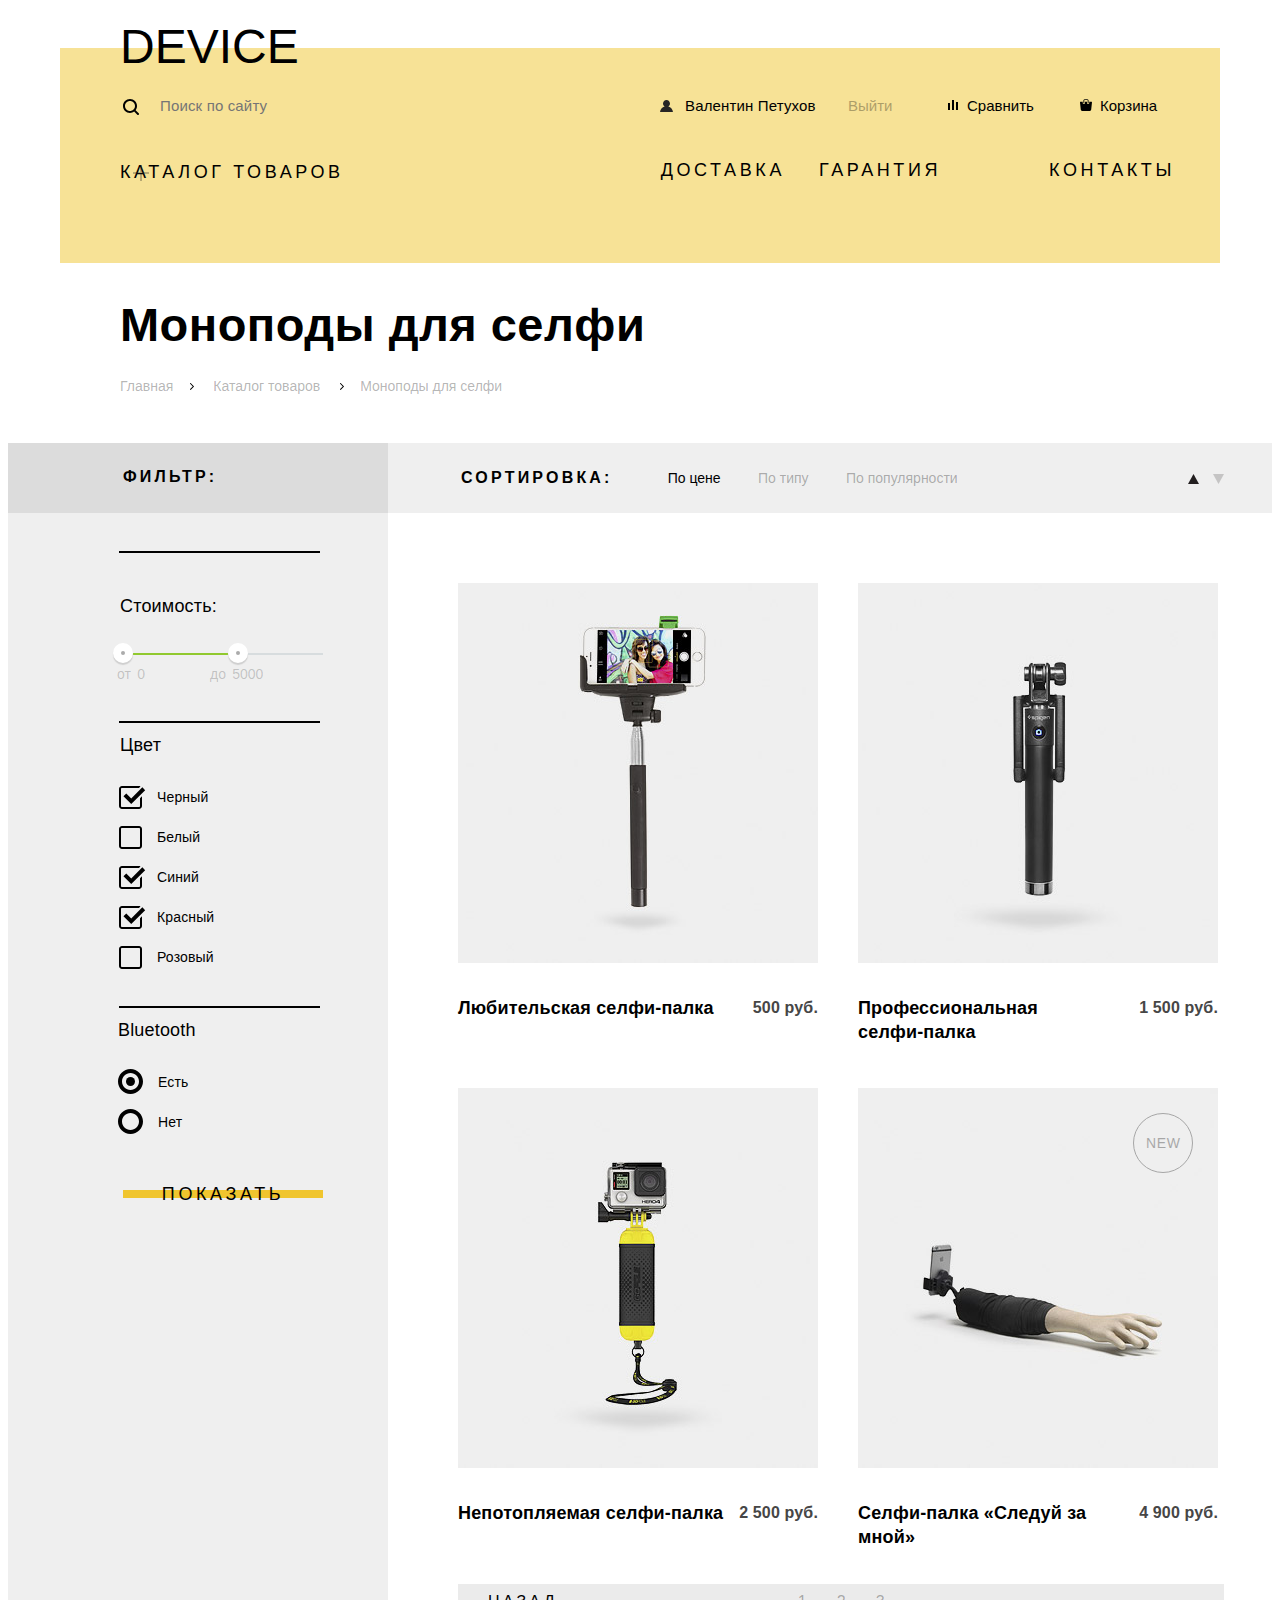
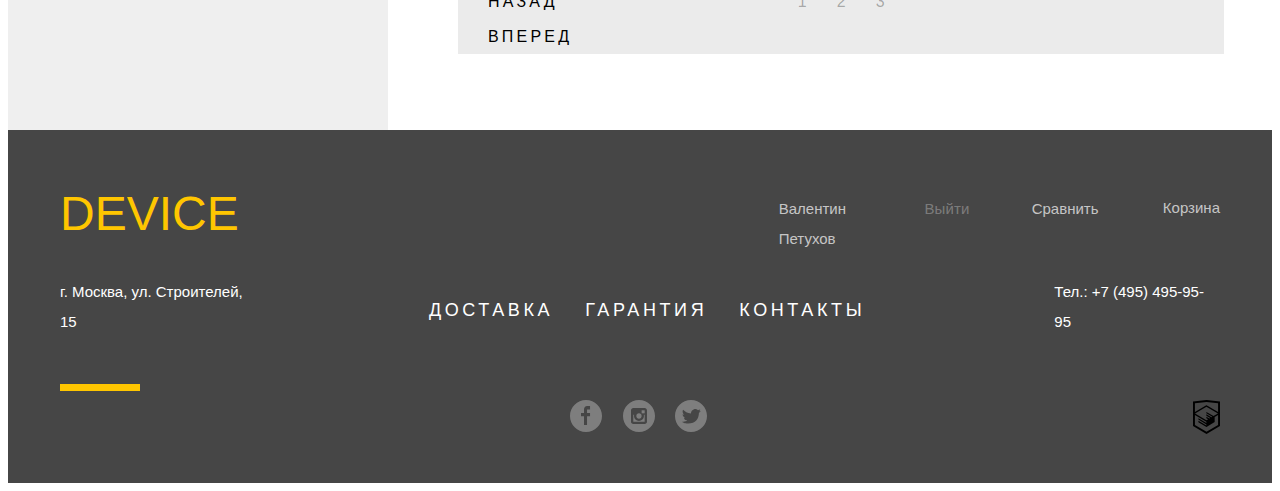
==== commit c7428e5b: "Исправлено переполнение хэдера" ====
--- a/catalog.html
+++ b/catalog.html
@@ -32,13 +32,31 @@
                 <nav class="main-navigation">
                     <div class="catalog">
                         <a class="menu-catalog">Каталог товаров</a>
-                        <div class="catalog-options">
-                            <a href="/catalog/virtual-reality.html">Виртуальная реальность</a>
-                            <a href="/catalog/monopods.html">Моноподы для селфи</a>
-                            <a href="/catalog/action-cameras.html">Экшн-камеры</a>
-                            <a href="/catalog/fitness-wristbands.html">Фитнес-браслеты</a>
-                            <a href="/catalog/smart-watch.html">Умные часы</a>
-                            <a href="/catalog/smart-quadrupter.html">Квадрокоптеры</a>
+                            <div class="catalog-options">
+                            <ul class="catalog-option-first_list">
+                                <li>
+                                    <a href="./catalog.html">Виртуальная реальность</a>
+                                </li>
+                                <li>
+                                    <a href="./catalog.html">Моноподы для селфи</a>
+                                </li>
+                                <li>
+                                    <a href="./catalog.html">Экшн-камеры</a>
+                                </li>
+                            </ul>
+                            <ul class="catalog-option-second_list">
+                                <li>
+                                    <a href="./catalog.html">Фитнес-браслеты</a>
+                                </li>
+                                <li>
+                                    <a href="./catalog.html">Умные часы</a>
+                                </li>
+                            </ul>
+                            <ul class="catalog-option-third-list">
+                                <li>
+                                    <a href="./catalog.html">Квадрокоптеры</a>
+                                </li>
+                            </ul>
                         </div>
                     </div>
                     <a class="menu-delivery" href="#delivery">Доставка</a>
--- a/css/stylesheet.css
+++ b/css/stylesheet.css
@@ -357,11 +357,12 @@
     display: -webkit-box;
     display: -ms-flexbox;
     display: flex;
+    flex-wrap: wrap;
 
     -webkit-box-sizing: border-box;
             box-sizing: border-box;
     width: 280px;
-    height: 20px;
+
     padding-left: 25px;
 }
 
@@ -369,6 +370,8 @@
 
 .login-link
 {
+    width: 140px;
+    
     margin-right: 23px;
 
     letter-spacing: .01em;
@@ -565,14 +568,32 @@
 
     display: none;
 
-    width: 1160px;
-    height: 165px;
-    margin: 0;
-    padding-left: 60px;
+    min-width: 1160px;
+    margin: 0;
+    padding-left: 20px;
 
     letter-spacing: .01em;
 
     background-color: rgb(247, 226, 150);
+}
+
+.catalog-option-first_list,
+.catalog-option-second_list,
+.catalog-option-third-list {
+    margin: 0;
+    padding: 0;
+    padding-top: 10px;
+    width: 240px;
+}
+
+.catalog-option-first_list {
+    padding-left: 40px;
+}
+
+.catalog-option-first_list li:last-child,
+.catalog-option-second_list li:last-child,
+.catalog-option-third-list li:last-child{
+    padding-bottom: 40px;
 }
 
 .catalog:hover .catalog-options
@@ -582,32 +603,12 @@
     display: -webkit-box;
     display: -ms-flexbox;
     display: flex;
-        flex-direction: column;
-
-    -webkit-box-sizing: border-box;
-            box-sizing: border-box;
-    padding-top: 15px;
-    padding-bottom: 45px;
-
-    -webkit-box-orient: vertical;
-    -webkit-box-direction: normal;
-    -ms-flex-direction: column;
-    -ms-flex-line-pack: start;
-    align-content: flex-start;
+
+    -webkit-box-sizing: border-box;
+            box-sizing: border-box;
+
     -ms-flex-wrap: wrap;
         flex-wrap: wrap;
-}
-
-.catalog-options a
-{
-    width: 190px;
-    height: 30px;
-    margin-right: 45px;
-}
-
-.catalog-options a:nth-child(5)
-{
-    margin-bottom: 40px;
 }
 
 .menu-catalog
@@ -652,6 +653,10 @@
 {
     color: rgba(0, 0, 0, .6);
 }
+
+.catalog-options-first-list:last-child {
+}
+
 
 .menu-delivery,
 .menu-warranty,
@@ -705,7 +710,10 @@
 .pagination,
 .main-container-bluetooth ul,
 .navigation-list,
-.about-companys
+.about-companys,
+.catalog-option-first_list,
+.catalog-option-second_list,
+.catalog-option-third-list
 {
     list-style: none;
 }
@@ -1054,6 +1062,7 @@
     display: -webkit-box;
     display: -ms-flexbox;
     display: flex;
+    flex-wrap: wrap;
 
     height: 240px;
     margin: 0;
@@ -1487,6 +1496,7 @@
     display: -webkit-box;
     display: -ms-flexbox;
     display: flex;
+    flex-wrap: wrap;
 
     margin: 0;
     margin-bottom: 85px;
@@ -1540,7 +1550,7 @@
 {
     -webkit-box-sizing: border-box;
             box-sizing: border-box;
-    min-width: 500px;
+    width: 740px;
     margin-right: 100px;
 }
 
@@ -2131,6 +2141,7 @@
 
     width: 80px;
     height: 7px;
+    z-index: 1;
 
     content: '';
 
@@ -2322,6 +2333,10 @@
     align-items: center;
 }
 
+.footer-navigation p {
+     z-index: 2;
+}
+
 .footer-wrapper
 {
     display: -webkit-box;
@@ -2389,6 +2404,7 @@
     display: -webkit-box;
     display: -ms-flexbox;
     display: flex;
+    flex-wrap: wrap;
 
     width: 140px;
     margin: 0 auto;
@@ -2720,7 +2736,7 @@
 {
     position: relative;
 
-    height: 135px;
+    min-height: 135px;
     margin: 0;
     padding: 0;
 }
@@ -3126,9 +3142,8 @@
     display: -ms-flexbox;
     display: flex;
         flex-direction: row;
-
-    -webkit-box-sizing: border-box;
-            box-sizing: border-box;
+    flex-wrap: wrap;
+
     height: 70px;
     margin: 0;
     margin-bottom: 45px;
@@ -3415,10 +3430,11 @@
     display: -ms-flexbox;
     display: flex;
         flex-direction: row;
-
-    -webkit-box-sizing: border-box;
-            box-sizing: border-box;
-    width: 763px;
+    flex-wrap: wrap;
+
+    -webkit-box-sizing: border-box;
+            box-sizing: border-box;
+    width: 766px;
     height: 70px;
     margin: 0;
     margin-top: -7px;
@@ -3477,7 +3493,7 @@
     display: -ms-flexbox;
     display: flex;
 
-    width: 90px;
+    min-width: 90px;
     margin: 0;
     margin-right: 200px;
     padding: 0;
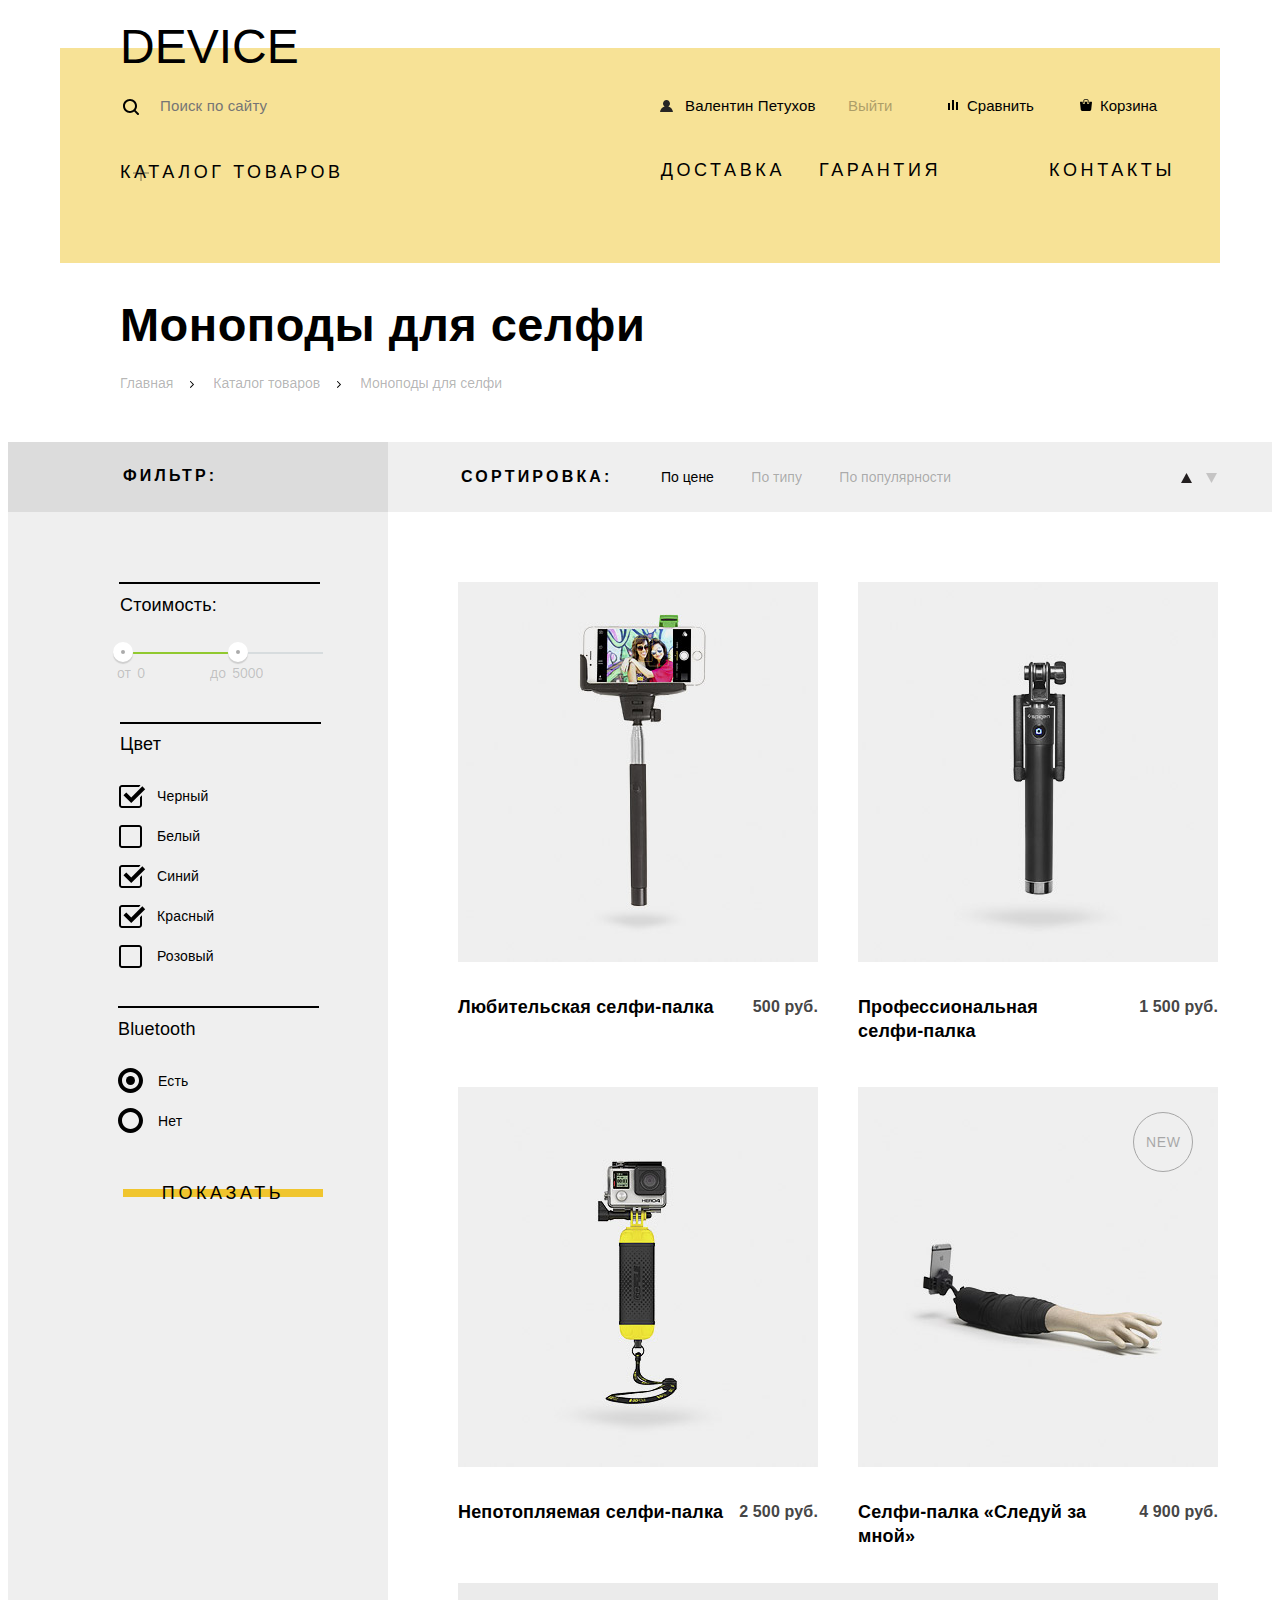
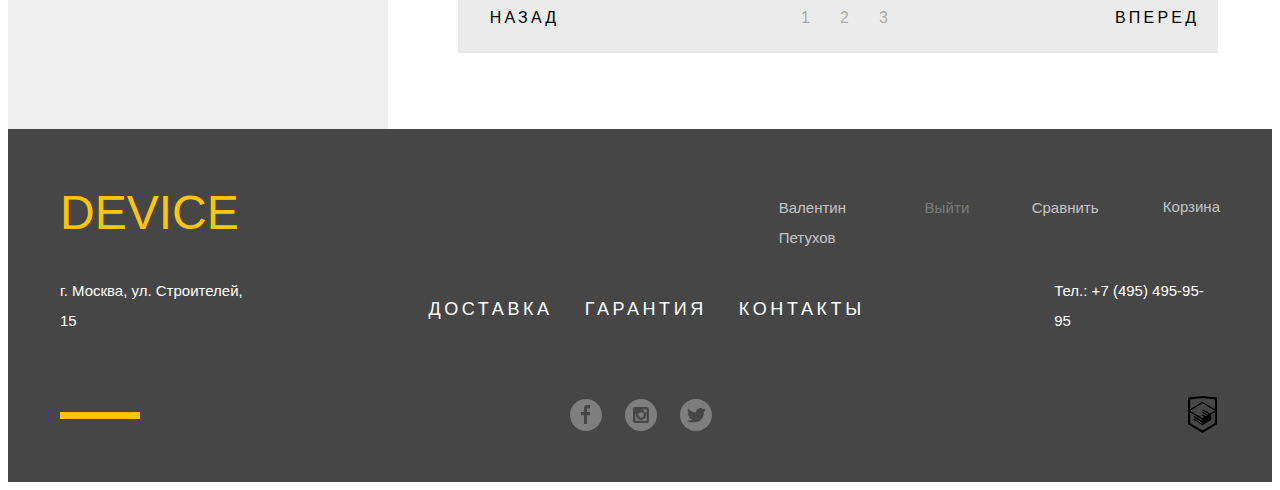
==== commit 59c49808: "Архив для 3 сдачи" ====
--- a/catalog.html
+++ b/catalog.html
@@ -4,7 +4,7 @@
 <head>
     <meta charset="utf-8">
     <title>Магазин "Device"</title>
-    <link href="css/stylesheet.css" rel="stylesheet">
+    <link href="css/stylesheet-mini.css" rel="stylesheet">
     <link href="css/normalize.css" rel="stylesheet">
 </head>
 
@@ -32,29 +32,29 @@
                 <nav class="main-navigation">
                     <div class="catalog">
                         <a class="menu-catalog">Каталог товаров</a>
-                            <div class="catalog-options">
-                            <ul class="catalog-option-first_list">
-                                <li>
-                                    <a href="./catalog.html">Виртуальная реальность</a>
-                                </li>
-                                <li>
-                                    <a href="./catalog.html">Моноподы для селфи</a>
-                                </li>
-                                <li>
-                                    <a href="./catalog.html">Экшн-камеры</a>
+                        <div class="catalog-options">
+                            <ul class="catalog-option-list">
+                                <li>
+                                    <a href="#">Виртуальная реальность</a>
+                                </li>
+                                <li>
+                                    <a href="#">Моноподы для селфи</a>
+                                </li>
+                                <li>
+                                    <a href="#">Экшн-камеры</a>
                                 </li>
                             </ul>
-                            <ul class="catalog-option-second_list">
-                                <li>
-                                    <a href="./catalog.html">Фитнес-браслеты</a>
-                                </li>
-                                <li>
-                                    <a href="./catalog.html">Умные часы</a>
+                            <ul class="catalog-option-list">
+                                <li>
+                                    <a href="#">Фитнес-браслеты</a>
+                                </li>
+                                <li>
+                                    <a href="#">Умные часы</a>
                                 </li>
                             </ul>
-                            <ul class="catalog-option-third-list">
-                                <li>
-                                    <a href="./catalog.html">Квадрокоптеры</a>
+                            <ul class="catalog-option-list">
+                                <li>
+                                    <a href="#">Квадрокоптеры</a>
                                 </li>
                             </ul>
                         </div>
@@ -70,11 +70,17 @@
             <main class="main-content">
                 <section class="breadcrumbs">
                     <h1>Моноподы для селфи</h1>
-                    <div class="breadcrumbs-wrapper">
-                        <a class="breadcumbs-main" href="./index.html">Главная</a>
-                        <a class="breadcumbs-catalog" href="#">Каталог товаров</a>
-                        <span>Моноподы для селфи</span>
-                    </div>
+                    <ul class="breadcrumbs-wrapper">
+                        <li>
+                            <a class="breadcumbs-main" href="./index.html">Главная</a>
+                        </li>
+                        <li>
+                            <a class="breadcumbs-catalog" href="#">Каталог товаров</a>
+                        </li>
+                        <li>
+                            <span>Моноподы для селфи</span>
+                        </li>
+                    </ul>
                 </section>
                 <div class="main-container-wrapper">
                     <section class="main-container-search">
@@ -253,10 +259,10 @@
                         <a class="twitter" href="twitter.com">
                             <span class="visually-hidden">Твиттер</span>
                         </a>
-                        <a class="html-academy" href="https://htmlacademy.ru/intensive/htmlcss">
-                            <span class="visually-hidden">HTML-Академия</span>
-                        </a>
-                    </div>
+                    </div>
+                    <a class="html-academy" href="https://htmlacademy.ru/intensive/htmlcss">
+                    <span class="visually-hidden">HTML-Академия</span>
+                </a>
                 </section>
             </div>
         </footer>
--- a/css/stylesheet-mini.css
+++ b/css/stylesheet-mini.css
@@ -0,0 +1 @@
+a,body{color:#000}@font-face{font-family:open_sanslight;font-weight:400;font-style:normal;src:url(../fonts/opensanslight.woff2) format('woff2'),url(../fonts/opensanslight.woff) format('woff')}@font-face{font-family:gilroyextrabold;font-weight:400;font-style:normal;src:url(../fonts/gilroyextrabold.woff2) format('woff2'),url(../fonts/gilroyextrabold.woff) format('woff')}@font-face{font-family:gilroylight;font-weight:400;font-style:normal;src:url(../fonts/gilroylight.woff2) format('woff2'),url(../fonts/gilroylight.woff) format('woff')}@font-face{font-family:open_sansregular;font-weight:400;font-style:normal;src:url(../fonts/opensans.woff2) format('woff2'),url(../fonts/opensans.woff) format('woff')}body{font-family:open_sanslight,Arial,sans-serif;font-size:15px;font-weight:400;line-height:30px;background-color:#fff}.container-header{-webkit-box-sizing:border-box;box-sizing:border-box;width:1200px;margin:0 auto;padding-top:40px;padding-right:20px;padding-left:20px}.middle-container{position:relative;-webkit-box-sizing:border-box;box-sizing:border-box;width:1200px;margin:0 auto;padding:0 20px 180px}.container-bottom{-webkit-box-sizing:border-box;box-sizing:border-box;width:1200px;margin:0 auto;padding-right:20px;padding-bottom:80px;padding-left:20px}.container-footer,.container-services{-webkit-box-sizing:border-box;width:1200px;margin:0 auto}.container-services{box-sizing:border-box;padding-right:20px;padding-left:20px}.container-footer{box-sizing:border-box;padding:60px 20px 48px}.container-catalog{-webkit-box-sizing:border-box;box-sizing:border-box;width:1200px;margin:0 auto;padding:0 0 0 20px}.layer{overflow:hidden}img{max-width:100%}.visually-hidden:not(:focus):not(:active),input[type=checkbox].visually-hidden,input[type=radio].visually-hidden{position:absolute;overflow:hidden;clip:rect(0 0 0 0);width:1px;height:1px;margin:-1px;padding:0;white-space:nowrap;border:0;-webkit-clip-path:inset(100%);clip-path:inset(100%)}.main-header,.main-header-catalog{position:relative;display:-webkit-box;display:-ms-flexbox;background-color:rgba(240,197,46,.5);-webkit-box-orient:vertical;-webkit-box-direction:normal}a{font-style:normal;text-decoration:none}.main-header{display:flex;flex-direction:column;-ms-flex-direction:column;-webkit-box-pack:justify;-ms-flex-pack:justify;justify-content:space-between;padding:43px 45px 158px 60px}.main-header-catalog{display:flex;flex-direction:column;-ms-flex-direction:column;-webkit-box-pack:justify;-ms-flex-pack:justify;justify-content:space-between;padding:43px 45px 45px 60px}.user_block,.user_block-wrapper{display:-webkit-box;display:-ms-flexbox}.logo-header{font-family:gilroyextrabold,Arial,sans-serif;font-size:48px;line-height:48px;position:absolute;top:-25px;margin:0;padding:0;text-transform:uppercase}.user_block{display:flex;margin-bottom:35px}.user_block-search{position:relative;width:440px;margin:0 100px 0 0;padding:0}.search-button,.search-form{line-height:30px;margin:0;border:none;background-color:transparent;font-family:open_sanslight,Arial,sans-serif;font-size:15px;letter-spacing:.01em}.search-form{position:relative;width:355px;height:30px;padding:0 80px 0 40px;color:rgba(0,0,0,.3);border-bottom:2px solid;border-bottom-color:transparent;outline:0}.catalog-options a:hover,.menu-catalog:hover,.user_block-search input:hover{color:rgba(0,0,0,.6)}.user_block-search input:focus{color:rgba(0,0,0,1);border-bottom:2px solid;border-bottom-color:#000}.search-button{position:absolute;top:-2px;left:395px;display:none;-webkit-box-sizing:border-box;box-sizing:border-box;width:80px;padding:0 10px;color:transparent;border:2px solid transparent}.compare-link::before,.login-link::before{top:9px;content:'';background-repeat:no-repeat;background-position:0 0}.search-form:focus+.search-button{display:block;-webkit-box-sizing:border-box;box-sizing:border-box;width:80px;padding-right:10px;padding-left:10px;color:#000;border:none;border:2px solid #000;background-color:transparent}.search-form:focus+.search-button:hover{display:block;color:#fff;background-color:#000}.search-form:focus+.search-button:active{color:rgba(0,0,0,.3)}.user_block-wrapper{display:flex;flex-direction:row;-webkit-box-orient:horizontal;-webkit-box-direction:normal;-ms-flex-direction:row}.services-navigation,.slide-content{-webkit-box-orient:vertical;-webkit-box-direction:normal}.user-interaction{position:relative;display:-webkit-box;display:-ms-flexbox;display:flex;-webkit-box-sizing:border-box;box-sizing:border-box;width:280px;padding-left:25px;-ms-flex-wrap:wrap;flex-wrap:wrap}.cart-link,.compare-link{display:inline-block;vertical-align:top}.compare-link,.slide-image{-webkit-box-sizing:border-box}.login-link{width:140px;margin-right:23px;letter-spacing:.01em}.logout-link{opacity:.3}.logout-link:hover{opacity:.7}.logout-link:active{opacity:.1}.login-link::before{position:absolute;left:0;width:13px;height:12px;background-image:url(../img/icons/user-icon.svg)}.compare-link{position:relative;box-sizing:border-box;width:100px;margin:0 35px 0 0;padding:0 0 0 27px}.compare-link::before{position:absolute;left:8px;width:10px;height:10px;background-image:url(../img/icons/compare-icon.svg)}.cart-link{position:relative;width:85px;margin:0;padding:0 0 0 25px}.cart-link::before{position:absolute;top:8px;left:5px;width:12px;height:12px;content:'';background-image:url(../img/icons/cart-icon.svg);background-repeat:no-repeat;background-position:0 0}.menu-catalog::after,.user_block-search::before{height:16px;background-repeat:no-repeat;background-position:0 0;content:''}.cart-link:hover,.compare-link:hover,.login-link:hover{opacity:.6}.cart-link:active,.compare-link:active,.login-link:active{opacity:.3}.user_block-search::before{position:absolute;top:8px;left:3px;width:16px;background-image:url(../img/icons/search-icon.svg)}.main-navigation-menu-catalog:hover,.menu-contacts:hover,.menu-delivery:hover,.menu-warranty:hover,.user_block-cart:hover,.user_block-compare:hover,.user_block-log_in:hover{opacity:.6}.menu-contacts:active,.menu-delivery:active,.menu-warranty:active,.user_block-cart:active,.user_block-compare:active,.user_block-log_in:active{opacity:.3}.logo-footer:hover,.user_block-cart:hover::before,.user_block-compare:hover::before,.user_block-log_in:hover::before{opacity:.6}.cameras:active::after,.monopods:active::after,.quadrupter:active::after,.smart-watch:active::after,.user_block-cart:active::before,.user_block-compare:active::before,.user_block-log_in:active::before,.virtual-reality:active::after,.wristbands:active::after{opacity:.3}.main-navigation{display:-webkit-box;display:-ms-flexbox;display:flex;-ms-flex-wrap:nowrap;flex-wrap:nowrap}.catalog{position:relative;display:inline-block;vertical-align:top}.catalog-options{font-family:open_sanslight,Arial,sans-serif;font-size:15px;line-height:36px;position:absolute;left:-60px;display:none;min-width:1160px;margin:0;padding-top:12px;padding-bottom:40px;padding-left:60px;letter-spacing:.01em;background-color:#f7e296}.menu-catalog,.menu-contacts,.menu-delivery,.menu-warranty{font-size:18px;line-height:24px;letter-spacing:.2em;font-family:gilroyextrabold,Arial,sans-serif;text-transform:uppercase}.catalog-option-list{width:240px;margin:0;padding:0;list-style:none}.catalog:hover .catalog-options{z-index:2;display:-webkit-box;display:-ms-flexbox;display:flex;-webkit-box-sizing:border-box;box-sizing:border-box;-ms-flex-wrap:wrap;flex-wrap:wrap}.menu-catalog{position:relative;width:255px;margin:0 290px 0 0;padding:0 30px 0 0;border:none;background-color:inherit}.menu-catalog::after{position:absolute;top:3px;right:1px;width:16px;opacity:.3;background-image:url(../img/icons/catalog-plus-icon.svg)}.menu-contacts,.menu-delivery,.menu-warranty{display:inline-block;margin:0;padding:0;vertical-align:top}.slide-head,.slide-info{letter-spacing:.01em;padding:0}.menu-delivery{margin-right:34px}.menu-warranty{margin-right:108px}.catalog-options a:active{color:rgba(0,0,0,.3)}.about-companys,.arrows ul,.catalog-option-first_list,.catalog-option-second_list,.catalog-option-third-list,.main-container-bluetooth ul,.main-container-items-list,.main-container-slider ul,.main-container-sorting-criterion ul,.main-footer ul,.main-navigation-cataloglist,.main-navigation-menu,.manufacturer,.navigation-list,.pagination,.popular,.services-navigation,.user_block{list-style:none}.logo-header:hover{color:rgba(0,0,0,.6)}.logo-header:active,.main-navigation a:active,.user_block:active{color:rgba(0,0,0,.3)}.main-container-slider{position:relative;margin-top:-130px;margin-bottom:108px}.slide-image{display:-webkit-box;display:-ms-flexbox;display:flex;box-sizing:border-box;width:530px;height:486px;margin-right:30px;padding:0;-webkit-box-pack:start;-ms-flex-pack:start;justify-content:flex-start}.slider{display:none;margin:0;padding:0}.slider:nth-child(1) .slide-image{padding-left:50px}.slider:nth-child(2) .slide-image{padding-left:80px}.slider:nth-child(3) .slide-image{padding-top:70px}.slider-controls{position:absolute;top:327px;left:996px;width:130px;height:20px}.slider-controls label{position:relative;display:inline-block;-webkit-box-sizing:border-box;box-sizing:border-box;width:10px;height:10px;margin:0 10px 0 0;padding:10px;cursor:pointer;vertical-align:top;border-radius:50%}.slider-controls label::after{position:absolute;z-index:1;top:3px;left:3px;width:10px;height:10px;content:'';border:1px solid #000;border-radius:50%;background-color:inherit}.controls-item-fitness-wristbands:checked~.slider-controls .slider-controls-item--fitness-wristbands::before,.controls-item-quadrupter:checked~.slider-controls .slider-controls-item--quadrupter::before,.controls-item-selfie:checked~.slider-controls .slider-controls-item--selfie::before{position:absolute;z-index:2;top:7px;left:7px;width:2px;height:2px;margin:0;content:'';border:1px solid;border-radius:50%;background-color:inherit}.slide-content{position:relative;display:-webkit-box;display:-ms-flexbox;display:flex;flex-direction:column;-webkit-box-sizing:border-box;box-sizing:border-box;width:510px;margin:0;padding:85px 0 0;-ms-flex-direction:column}.slide-content b{font-family:gilroyextrabold,Arial,sans-serif;font-size:179px;line-height:179px;position:absolute;z-index:0;top:-10px;right:-5px;margin:0;padding:0;color:#fff}.slide-content::before{position:absolute;top:40px;width:100px;height:7px;content:'';background-color:#fff}.slide-more-info::before,.slide-more-info:hover{background-color:#f0c52e}.slide-head{font-family:gilroyextrabold,Arial,sans-serif;font-size:47px;line-height:56px;z-index:1;margin:0 0 18px}.slide-info{margin:0 0 35px}.slide-more-info{font-family:gilroyextrabold,Arial,sans-serif;font-size:18px;line-height:24px;position:relative;display:block;-webkit-box-sizing:border-box;box-sizing:border-box;max-width:220px;margin:0 0 42px;padding:15px 40px;letter-spacing:.2em;text-transform:uppercase;-webkit-box-align:center;-ms-flex-align:center;align-items:center}.slide-more-info::before{position:absolute;z-index:-1;top:42%;left:0;width:100%;height:8px;content:''}.slide-more-info:active{color:rgba(0,0,0,.3)}.slide-item-spec{max-width:460px}.slide-item-spec-value td{padding-bottom:5px}.slide-item-spec-name td{font-family:open_sanslight,Arial,sans-serif;font-size:13px;line-height:20px;margin:0;padding:0 55px 0 0;text-align:left;letter-spacing:.01em}.main-container-slider .slide-item-spec-value{font-family:gilroylight,Arial,sans-serif;font-size:36px;line-height:48px;margin:0;padding:0;text-align:left;letter-spacing:.01em}.main-container-slider .slide-item-spec-name{font-family:open_sanslight,Arial,sans-serif;font-size:20px;line-height:10px;margin:0;padding:0}.controls-item-fitness-wristbands:checked~ul .slider:nth-child(2),.controls-item-quadrupter:checked~ul .slider:nth-child(3),.controls-item-selfie:checked~ul .slider:nth-child(1){display:-webkit-box;display:-ms-flexbox;display:flex}.slide-content a{display:inline-block;vertical-align:top}.popular,.services-navigation{display:-webkit-box;display:-ms-flexbox}.popular{display:flex;margin:0;padding:0;-ms-flex-wrap:wrap;flex-wrap:wrap}.popular-block{display:block;width:160px;height:160px;margin-bottom:35px;background-color:rgba(240,197,46,.5)}.popular li{width:160px;height:240px;margin-right:40px}.popular li:nth-child(6n){margin-right:0}.popular li:nth-child(n+7n){margin-bottom:40px}.popular p{font-family:gilroyextrabold,Arial,sans-serif;font-size:18px;line-height:24px;margin:0;padding:0}.cameras,.monopods,.quadrupter,.smart-watch,.virtual-reality,.wristbands{position:relative}.cameras::after,.monopods::after,.quadrupter::after,.smart-watch::after,.virtual-reality::after,.wristbands::after{position:absolute;background-repeat:no-repeat;background-position:0 0;content:''}.virtual-reality::after{top:50px;left:30px;width:97px;height:55px;background-image:url(../img/icons/vr-icon.svg)}.monopods::after{top:40px;left:40px;width:86px;height:117px;background-image:url(../img/icons/monopods-icon.svg)}.cameras::after{top:37px;left:50px;width:71px;height:87px;background-image:url(../img/icons/cameras-icon.svg)}.wristbands::after{top:50px;left:28px;width:107px;height:65px;background-image:url(../img/icons/wrisbands-icon.svg)}.smart-watch::after{top:32px;left:55px;width:56px;height:98px;background-image:url(../img/icons/smart-watch-icon.svg)}.quadrupter::after{top:52px;left:14px;width:132px;height:69px;background-image:url(../img/icons/quadrupter-icon.svg)}.cameras:hover,.monopods:hover,.quadrupter:hover,.smart-watch:hover,.virtual-reality:hover,.wristbands:hover{background-color:rgba(240,197,46,1)}.services{font-family:open_sanslight,Arial,sans-serif;font-size:15px;line-height:30px;position:relative;margin-bottom:90px;padding-bottom:100px;letter-spacing:.01em;background-color:#e5e5e5}.about-companys p,.main-container-info h3,.services h3,.services-navigation label{font-family:gilroyextrabold,Arial,sans-serif}.main-container-info h3,.services h3{font-size:47px;line-height:48px;margin:0;padding:0;letter-spacing:.01em}.services h3{position:relative;top:-25px;margin:0 0 10px;padding:0}.services p{margin:0;padding:0}.services-navigation{position:relative;top:-15px;display:flex;flex-direction:column;width:280px;margin:0 120px 0 0;padding:0;-ms-flex-direction:column;-webkit-box-pack:justify;-ms-flex-pack:justify;justify-content:space-between}.manufacturer,.services-wrapper{display:-webkit-box;display:-ms-flexbox}.navigation-list{position:relative;width:440px;margin:0;padding:0}.services-navigation::after{position:absolute;top:-80px;left:278px;width:7px;height:319px;content:'';background-color:#000}.services-wrapper{display:flex}.services-navigation label{font-size:18px;line-height:24px;position:relative;z-index:0;display:block;width:160px;margin:0 0 25px;padding:8px 0;cursor:pointer;text-align:center;letter-spacing:.2em;text-transform:uppercase}.services-navigation label::before{position:absolute;z-index:-1;top:41%;left:0;width:100%;height:8px;content:'';background-color:#f0c52e}.services-navigation label:hover{background-color:#f0c52e}.navigation-list .navigation-item:nth-child(1)::after{position:absolute;top:-15px;left:560px;width:136px;height:164px;content:'';background-image:url(../img/icons/delivery-icon.svg);background-repeat:no-repeat;background-position:0 0}.navigation-list .navigation-item:nth-child(2)::after,.navigation-list .navigation-item:nth-child(3)::after{position:absolute;top:-35px;left:550px;background-repeat:no-repeat;background-position:0 0;content:''}.navigation-list .navigation-item:nth-child(2)::after{width:171px;height:195px;background-image:url(../img/icons/warranty-icon.svg)}.navigation-list .navigation-item:nth-child(3)::after{width:156px;height:188px;background-image:url(../img/icons/credit-icon.svg)}.navigation-item{display:none}.services-credit-item:checked~.navigation-list .navigation-item:nth-child(3),.services-delivery-item:checked~.navigation-list .navigation-item:nth-child(1),.services-warranty-item:checked~.navigation-list .navigation-item:nth-child(2){display:block}.services-credit-item:checked~.services-navigation .services-credit::before,.services-delivery-item:checked~.services-navigation .services-delivery::before,.services-warranty-item:checked~.services-navigation .services-warranty::before{display:none}.services-delivery-item:checked~.services-navigation .services-delivery{-webkit-box-sizing:border-box;box-sizing:border-box;width:100%;padding-left:20px;content:'';text-align:left;color:#f7e184;background-color:#000}.services-warranty-item:checked~.services-navigation .services-warranty{-webkit-box-sizing:border-box;box-sizing:border-box;width:100%;padding-left:22px;content:'';text-align:left;color:#f7e184;background-color:#000}.services-credit-item:checked~.services-navigation .services-credit{-webkit-box-sizing:border-box;box-sizing:border-box;width:100%;padding-left:36px;content:'';text-align:left;color:#f7e184;background-color:#000}.manufacturer{display:flex;margin:0 0 85px;padding:0;-ms-flex-wrap:wrap;flex-wrap:wrap}.manufacturer li{margin-right:40px}.manufacturer li:nth-child(4n){margin-right:0}.manufacturer-item{opacity:.4;-webkit-filter:grayscale(100%);-moz-filter:grayscale(100%);-o-filter:grayscale(100%);-ms-filter:grayscale(100%);filter:grayscale(100%)}.manufacturer-item:hover{opacity:1;-webkit-filter:none;filter:none}.main-container-info{position:relative;display:-webkit-box;display:-ms-flexbox;display:flex;margin:0;padding:52px 0 0;-webkit-box-pack:justify;-ms-flex-pack:justify;justify-content:space-between}.info-about_us{-webkit-box-sizing:border-box;box-sizing:border-box;width:740px;margin-right:100px}.info-about_us::before,.info-contacts::before{width:80px;height:7px;background-color:#000;content:''}.info-about_us::before{position:absolute;top:0}.info-about_us h3,.info-contacts h3{margin:0 0 45px;padding:0}.info-about_us p{font-family:open_sanslight,Arial,sans-serif;font-size:15px;line-height:30px;margin:0;padding:0 0 30px}.info-contacts{position:relative}.info-contacts::before{position:absolute;top:-50px}.info-contacts p{margin:0 0 40px;padding:0}.info-contacts img{margin-bottom:60px}.about-companys{margin-bottom:55px;padding-top:20px}.about-companys p{font-size:16px;line-height:40px;position:relative;-webkit-box-sizing:border-box;box-sizing:border-box;margin:0;padding:0}.about_us-button,.contacts-write-us,.write_us label{font-family:gilroyextrabold,Arial,sans-serif;font-size:18px;line-height:24px}.about-companys p::before{position:absolute;top:17px;left:-38px;width:5px;height:5px;content:'';border:1px solid #e6e6e6;border-radius:50%;background-color:transparent}.about_us-button,.contacts-write-us{position:relative;display:inline-block;-webkit-box-sizing:border-box;box-sizing:border-box;min-width:270px;margin:0;padding:8px 25px;text-align:center;vertical-align:top;letter-spacing:.2em;text-transform:uppercase}.about_us-button:hover,.contacts-write-us:hover{background-color:#f0c52e}.about_us-button:active,.contacts-write-us:active{color:rgba(0,0,0,.3)}.about_us-button::before,.contacts-write-us::before{position:absolute;z-index:-1;top:39%;left:0;width:100%;height:8px;content:'';background-color:#f0c52e}.map,.write_us{position:fixed;z-index:2;top:50%;left:50%;width:960px;margin-top:-250px;margin-left:-480px}@-webkit-keyframes drop{0%{-webkit-transform:translateY(-5000px);transform:translateY(-5000px)}70%,90%{-webkit-transform:translateY(30px);transform:translateY(30px)}80%{-webkit-transform:translateY(-10px);transform:translateY(-10px)}100%{-webkit-transform:translateY(0);transform:translateY(0)}}@keyframes drop{0%{-webkit-transform:translateY(-5000px);transform:translateY(-5000px)}70%,90%{-webkit-transform:translateY(30px);transform:translateY(30px)}80%{-webkit-transform:translateY(-10px);transform:translateY(-10px)}100%{-webkit-transform:translateY(0);transform:translateY(0)}}iframe{border:0}.map{display:none;-webkit-animation-name:drop;animation-name:drop;-webkit-animation-duration:.2s;animation-duration:.2s}.map-modal{cursor:pointer}.map-show{display:block}.write_us{display:none;-webkit-box-sizing:border-box;box-sizing:border-box;padding:80px;-webkit-animation-name:drop;animation-name:drop;-webkit-animation-duration:.2s;animation-duration:.2s;background-color:#fff;-webkit-box-shadow:5px 10px 18px #888;box-shadow:5px 10px 18px #888}.write_us-show{display:block}.write_us input::-webkit-input-placeholder,.write_us textarea::-webkit-input-placeholder{color:rgba(70,70,70,.4)}.write_us input:-ms-input-placeholder,.write_us textarea:-ms-input-placeholder{color:rgba(70,70,70,.4)}.write_us input::-ms-input-placeholder,.write_us textarea::-ms-input-placeholder{color:rgba(70,70,70,.4)}.write_us input::placeholder,.write_us textarea::placeholder{color:rgba(70,70,70,.4)}.modal-pop-up{display:-webkit-box;display:-ms-flexbox;display:flex;-ms-flex-wrap:wrap;flex-wrap:wrap}.write_us-email,.write_us-letter,.write_us-name{display:-webkit-box;-webkit-box-sizing:border-box;padding:20px;-webkit-box-orient:vertical}.write_us-email,.write_us-name{display:-ms-flexbox;display:flex;flex-direction:column;box-sizing:border-box;width:400px;margin:0;-webkit-box-direction:normal;-ms-flex-direction:column}.items-list:hover .items-user-interaction,.main-footer,.write_us-letter{flex-direction:column;-webkit-box-direction:normal}.write_us-letter{display:-ms-flexbox;display:flex;box-sizing:border-box;width:800px;margin:0 0 45px;-ms-flex-direction:column}.write_us input,.write_us textarea{-webkit-box-sizing:border-box;padding-right:20px;padding-left:20px}.write_us input,.write_us textarea{font-family:open_sansregular,Arial,sans-serif;font-size:14px;line-height:18px;border:3px solid #f2f2f2;background-color:rgba(229,229,229,.5)}.logo-footer,.write_us .button{font-family:gilroyextrabold,Arial,sans-serif;text-transform:uppercase}.write_us input:hover,.write_us textarea:hover{border:3px solid #eaeaea;background-color:rgba(229,229,229,.8)}.write_us input:focus,.write_us textarea:focus{border:3px solid rgba(240,197,46,.5);outline:0;background-color:#fff}.write_us input:invalid{border:3px solid #f6dada;background-color:rgba(237,181,181,.5)}.write_us input{box-sizing:border-box;height:50px}.write_us textarea{box-sizing:border-box;height:155px;padding-top:10px;resize:none}.write_us .button{font-size:18px;line-height:24px;position:relative;z-index:1;display:inline-block;-webkit-box-sizing:border-box;box-sizing:border-box;width:200px;margin:0 0 0 20px;padding:8px 25px;vertical-align:top;letter-spacing:.2em;border:none;background-color:transparent}.footer-userblock,.main-footer{display:-webkit-box;display:-ms-flexbox}.write_us .button:active,.write_us .button:hover{background-color:#f0c52e}.write_us .button::before{position:absolute;z-index:-1;top:39%;left:0;width:100%;height:8px;content:'';background-color:#f0c52e}.write_us .button:active{color:rgba(0,0,0,.3)}.map-close,.modal-close{font-size:0;position:absolute;top:25px;right:15px;width:50px;height:50px;cursor:pointer;border:none;border-radius:50%;background-color:rgba(240,197,46,.5)}.map-close:hover,.modal-close:hover{background-color:rgba(240,197,46,1)}.map-close:active,.modal-close:active{background-color:rgba(240,197,46,.3)}.map-close::after,.map-close::before,.modal-close::after,.modal-close::before{position:absolute;top:13px;left:24px;width:2px;height:25px;background-color:#fff;content:''}.map-close::before,.modal-close::before{-webkit-transform:rotate(45deg);-ms-transform:rotate(45deg);transform:rotate(45deg)}.map-close::after,.modal-close::after{-webkit-transform:rotate(-45deg);-ms-transform:rotate(-45deg);transform:rotate(-45deg)}.main-footer{display:flex;color:#fff;background-color:#464646;-webkit-box-orient:vertical;-ms-flex-direction:column;-webkit-box-pack:justify;-ms-flex-pack:justify;justify-content:space-between}.logo-footer{font-size:48px;line-height:48px;margin:0 510px 0 0;padding:0;color:#ffc600}.footer-userblock{position:relative;display:flex;margin-bottom:8px;-webkit-box-pack:end;-ms-flex-pack:end;justify-content:flex-end}.footer-navigation::before{position:absolute;z-index:1;bottom:-68px;width:80px;height:7px;content:'';background-color:#ffc600}.footer-user-interaction{display:-webkit-box;display:-ms-flexbox;display:flex;-webkit-box-sizing:border-box;box-sizing:border-box;width:300px;margin:0;padding:0 30px;-webkit-box-pack:end;-ms-flex-pack:end;justify-content:flex-end}.footer-login-link{position:relative;display:inline-block;-webkit-box-sizing:border-box;box-sizing:border-box;margin:0 18px 0 0;padding:4px 0 0;vertical-align:top;color:rgba(255,255,255,.7)}.footer-logout-link{font-family:open_sanslight,Arial,sans-serif;font-size:15px;line-height:30px;padding-top:4px;padding-right:15px;letter-spacing:.01em;color:rgba(255,255,255,.3)}.footer-cart,.footer-match{position:relative;display:inline-block;-webkit-box-sizing:border-box;color:rgba(255,255,255,.7);vertical-align:top}.footer-match{box-sizing:border-box;width:100px;margin:0 40px 0 0;padding:4px 0 0 17px}.footer-cart{box-sizing:border-box;width:85px;margin:0;padding:3px 0 0 20px}.footer-navigation,.footer-wrapper{display:-webkit-box;display:-ms-flexbox}.footer-login-link::after{position:absolute;top:12px;left:-28px;width:13px;height:12px;content:'';background-image:url(../img/icons/user-icon-footer.svg);background-repeat:no-repeat;background-position:0 0}.footer-cart::after,.footer-match::after{left:0;width:13px;height:12px;content:'';background-repeat:no-repeat;background-position:0 0;position:absolute}.footer-match::after{top:14px;background-image:url(../img/icons/compare-icon-footer.svg)}.footer-cart::after{top:12px;background-image:url(../img/icons/cart-icon-footer.svg)}.footer-cart:hover,.footer-login-link:hover,.footer-match:hover{color:#fff}.footer-logout-link:hover{color:rgba(255,255,255,.5)}.footer-cart:active,.footer-login-link:active,.footer-match:active{opacity:.3}.footer-cart:hover::after,.footer-login:hover::after,.footer-match:hover::after,.footer-wrapper a:hover{opacity:.6}.footer-logout-link:active{color:rgba(255,255,255,.1)}.footer-navigation{position:relative;display:flex;margin-bottom:48px;padding:0;-webkit-box-align:center;-ms-flex-align:center;align-items:center}.footer-navigation p{z-index:2}.footer-navigation p:first-child{width:203px}.footer-wrapper{display:flex;width:440px;margin-right:187px;margin-left:166px;padding:6px 0 0;-webkit-box-pack:justify;-ms-flex-pack:justify}.footer-wrapper a:nth-child(1),.footer-wrapper a:nth-child(2){margin-right:32px}.footer-wrapper a{color:#fff;font-family:gilroyextrabold,Arial,sans-serif;font-size:18px;line-height:24px;letter-spacing:.2em;text-transform:uppercase}.footer-wrapper a:active{opacity:.3}.telephone{font-family:open_sanslight,Arial,sans-serif;font-size:15px;line-height:30px;color:#fff}.filter-button:active,.main-container-sorting-criterion a{color:rgba(0,0,0,.3)}.social{position:relative;display:-webkit-box;display:-ms-flexbox;display:flex;width:160px;margin-left:510px;-ms-flex-wrap:wrap;flex-wrap:wrap}.social a:nth-child(n+4){margin-top:20px}.facebook,.instagram,.twitter{position:relative;display:inline-block;width:35px;height:35px;margin-right:20px;vertical-align:top;opacity:.3}.social a:nth-child(3n){margin-right:0}.facebook::before{position:absolute;width:34px;height:34px;content:'';background-image:url(../img/icons/facebook-icon.svg);background-repeat:no-repeat;background-position:0 0}.instagram::before,.twitter::before{position:absolute;width:35px;height:35px;content:'';background-repeat:no-repeat;background-position:0 0}.instagram::before{background-image:url(../img/icons/instagram-icon.svg)}.twitter::before{background-image:url(../img/icons/twitter-icon.svg)}.facebook:hover,.instagram:hover,.twitter:hover{opacity:.6}.facebook:active,.instagram:active,.twitter:active{opacity:.1}.footer-links{position:relative}.html-academy{position:absolute;top:-3px;right:2px;width:30px;height:40px}.html-academy:hover{opacity:.6}.html-academy:active{opacity:.3}.html-academy::after{position:absolute;width:29px;height:37px;content:'';background-image:url(../img/icons/logo-html-icon.svg);background-repeat:no-repeat;background-position:0 0;background-size:100%}.breadcrumbs{margin:0 0 44px;padding:38px 0 0 60px}.breadcrumbs-wrapper{display:-webkit-box;display:-ms-flexbox;display:flex;margin:0;padding:0;list-style:none;-ms-flex-wrap:wrap;flex-wrap:wrap}.breadcrumbs-wrapper li{position:relative;margin-right:40px}.breadcrumbs-wrapper li::before{position:absolute;top:13px;right:-23px;width:6px;height:10px;content:'';background-image:url(../img/icons/nav-arrow-icon.svg);background-repeat:no-repeat;background-position:0 0}.breadcrumbs-wrapper li:last-child::before{display:none}.breadcrumbs h1{font-family:gilroyextrabold,Arial,sans-serif;font-size:47px;line-height:48px;margin:0 0 19px;padding:0;letter-spacing:.01em}.breadcrumbs a,.breadcrumbs span{font-family:open_sanslight,Arial,sans-serif;font-size:14px;line-height:24px;color:rgba(0,0,0,.3)}.breadcrumbs span{margin:0;padding:0}.breadcrumbs a:hover{color:rgba(0,0,0,.6)}.breadcrumbs a:active{color:rgba(0,0,0,.1)}.main-container-wrapper{display:-webkit-box;display:-ms-flexbox;display:flex;margin-bottom:0;padding-left:43px;background-color:inherit}.filter-button,.main-container-search h3,.price-controls label{display:inline-block;vertical-align:top}.main-container-wrapper legend{font-family:gilroyextrabold,Arial,sans-serif;font-size:18px;line-height:24px;margin:0;padding:0;letter-spacing:.01em}.main-container-wrapper label{font-family:open_sansregular,Arial,sans-serif;font-size:14px;line-height:40px;margin:0;padding:0;letter-spacing:.01em}.main-container-search{position:relative;width:240px;margin:0;padding:0 45px 0 0;background-color:#efefef}.main-container-search h3::after,.main-container-search::after{position:absolute;left:-50vw;width:50vw;height:100%;content:''}.main-container-search::after{z-index:-1;top:50px;background-color:#efefef}.main-container-search h3::after{top:0;background-color:#dcdcdc}.main-container-search h3{font-family:gilroyextrabold,Arial,sans-serif;font-size:16px;line-height:24px;position:relative;-webkit-box-sizing:border-box;box-sizing:border-box;width:285px;height:70px;margin:0 0 70px;padding-top:22px;padding-left:20px;letter-spacing:.2em;text-transform:uppercase;background-color:#dcdcdc;-webkit-box-pack:center;-ms-flex-pack:center;justify-content:center}.filter-item{position:relative;min-height:135px}.filter-item legend::after{position:absolute;top:0;left:16px;width:201px;height:2px;content:'';background-color:#000}.main-container-color{position:relative;-webkit-box-sizing:border-box;box-sizing:border-box;height:285px;margin:0;padding:0 0 40px 17px;border:none}.main-container-color legend{position:relative;margin:0;padding:15px 0 20px}.main-container-bluetooth legend{position:relative;margin:0 0 5px;padding:15px 0 0}.main-container-bluetooth legend::after,.main-container-color legend::after{position:absolute;width:201px;height:2px;background-color:#000;left:0;content:''}.main-container-color legend::after{top:5px}.main-container-color ul{margin:0;padding:0;list-style:none}.main-container-bluetooth label,.main-container-color label{font-family:open_sanslight,Arial,sans-serif;font-size:14px;line-height:40px;margin:0;padding:0 0 0 37px;letter-spacing:.01em}.main-container-bluetooth{margin:0 0 17px;padding:0 0 0 15px;border:none}.filter-item,.main-container-bluetooth label{margin:0;padding:0}.main-container-bluetooth legend::after{top:4px}.filter-item{border:none}.range-filter{-webkit-box-sizing:border-box;box-sizing:border-box;width:200px;margin-top:35px}.filter-item legend{font-family:gilroyextrabold,Arial,sans-serif;font-size:18px;line-height:24px;position:relative;padding-top:11px;padding-left:17px;letter-spacing:.01em}.range-controls{position:relative;height:5px;padding-right:0;padding-left:20px;border-radius:5px;background-color:transparent}.range-controls .bar{width:100%;height:2px;background:#91c92f}.range-controls .toggle{position:absolute;top:-10px;left:0;width:4px;height:4px;padding:0;cursor:pointer;border:8px solid #fff;border-radius:50%;background-color:#ababab;-webkit-box-shadow:0 2px 1px 0 #cfcfcf;box-shadow:0 2px 1px 0 #cfcfcf}.range-controls .toggle-min{left:10px}.range-controls .toggle-max{left:125px}.range-controls .scale{width:200px;height:2px;margin:0;padding:0;background:#d7dcde}.price-controls{font-size:0}.price-controls input,.price-controls label{font-family:gilroylight,Arial,sans-serif;font-size:14px;color:rgba(0,0,0,.2);line-height:24px}.price-controls label{-webkit-box-sizing:border-box;box-sizing:border-box;width:93px;margin:0;padding:3px 0 0 14px}.price-controls input{width:40px;border:none;border-radius:5px;background-color:transparent}.filter-button,.items-list-link h3,.main-container-sorting h3,.new-item{font-family:gilroyextrabold,Arial,sans-serif}.filter-option-bluetooth{margin:0;padding:0}.filter-button{font-size:18px;line-height:24px;position:relative;z-index:1;-webkit-box-sizing:border-box;box-sizing:border-box;width:200px;margin:0 0 0 20px;padding:8px 25px;letter-spacing:.2em;text-transform:uppercase;border:none;background-color:transparent}.filter-button::before,.filter-button:hover{background-color:#f0c52e}.filter-button::before{position:absolute;z-index:-1;top:39%;left:0;width:100%;height:8px;content:''}.main-container-sorting-criterion{font-family:open_sansregular,Arial,sans-serif;font-size:14px;line-height:18px;display:-webkit-box;display:-ms-flexbox;display:flex;-webkit-box-sizing:border-box;box-sizing:border-box;width:290px;margin:0 235px 0 0;padding:0;-webkit-box-pack:justify;-ms-flex-pack:justify;justify-content:space-between}.new-item,.user-interaction-button{-webkit-box-sizing:border-box;text-transform:uppercase}.items-wrapper{position:relative;width:820px;padding-left:50px}.main-container-sorting::after{position:absolute;top:0;right:-50vw;width:50vw;height:100%;content:'';background-color:#efefef}.main-container-sorting-criterion a:hover,.main-container-sorting-criterion a:nth-child(1){color:rgba(0,0,0,1)}.main-container-sorting-criterion a:active{color:rgba(0,0,0,.6)}.down:hover::before,.up:hover::before{opacity:.4}.down:active::before,.up:active::before{opacity:1}.down,.up{position:relative;opacity:.2}.main-container-sorting h3{font-size:16px;line-height:24px;display:inline-block;width:145px;margin:0 55px 0 0;padding:0;vertical-align:top;letter-spacing:.2em;text-transform:uppercase}.down::before,.up::before{top:5px;width:11px;height:10px;content:'';background-repeat:no-repeat;background-position:0 0}.main-container-sorting{position:relative;display:-webkit-box;display:-ms-flexbox;display:flex;flex-direction:row;margin:0 0 45px -50px;padding:20px 0 20px 73px;background-color:#efefef;-ms-flex-wrap:wrap;flex-wrap:wrap;-webkit-box-orient:horizontal;-webkit-box-direction:normal;-ms-flex-direction:row;-webkit-box-align:center;-ms-flex-align:center;align-items:center}.up{margin-right:20px}.down::before,.new-item,.up::before{position:absolute}.up::before{left:-5px;background-image:url(../img/icons/icon-up-dir-icon.svg)}.down::before{background-image:url(../img/icons/icon-down-dir-icon.svg)}.main-container-items{display:-webkit-box;display:-ms-flexbox;display:flex}.items-wrap,.main-container-items-list{display:-webkit-box;display:-ms-flexbox}.main-container-items-list{display:flex;margin-bottom:23px;background-color:#fff;-ms-flex-wrap:wrap;flex-wrap:wrap}.items-wrap{display:flex}.items-list{position:relative;width:360px;height:480px;padding-top:25px;padding-right:20px;padding-left:20px}.new-item{font-size:14px;line-height:24px;top:50px;right:45px;box-sizing:border-box;width:60px;height:60px;letter-spacing:.05em;opacity:.3;color:#000;border:1px solid;border-radius:50%;background-color:inherit;padding:17px 12px}.black:checked~.filter-option-color-black:hover::after,.blue:checked~.filter-option-color-blue:hover::after,.bt-no:checked~.filter-option-bluetooth-no:hover::after,.bt-yes:checked~.filter-option-bluetooth-yes:hover::after,.filter-option-bluetooth-no:hover::after,.filter-option-bluetooth-yes:hover::after,.filter-option-color-black:hover::after,.filter-option-color-blue:hover::after,.filter-option-color-pink:hover::after,.filter-option-color-red:hover::after,.filter-option-color-white:hover::after,.pink:checked~.filter-option-color-pink:hover::after,.red:checked~.filter-option-color-red:hover::after,.white:checked~.filter-option-color-white:hover::after{opacity:.6}.items-list-link b,.items-list-link h3{padding:23px 0 0;letter-spacing:.01em;line-height:24px;margin:0}.items-list-info{display:-webkit-box;display:-ms-flexbox;display:flex}.items-list-link h3{font-size:18px;width:280px}.items-list-link b{font-family:gilroylight,Arial,sans-serif;font-size:16px;width:83px;text-align:right;color:#464646}.items-user-interaction{position:absolute;top:25px;left:20px;display:none;width:360px;height:380px;background-color:rgba(238,238,238,.65)}.user-interaction-button{font-family:gilroyextrabold,Arial,sans-serif;font-size:18px;line-height:24px;position:relative;z-index:1;box-sizing:border-box;width:205px;height:40px;margin:0;padding:8px 36px;letter-spacing:.2em}.user-interaction-button::before{position:absolute;z-index:-1;top:39%;left:0;width:100%;height:8px;content:'';background-color:#f0c52e}.user-interaction-button:hover{background-color:#f0c52e}.user-interaction-button:active{color:rgba(0,0,0,.3)}.user-interaction-match{font-family:open_sanslight,Arial,sans-serif;font-size:13px;line-height:36px;margin:0;padding:0;letter-spacing:.01em;color:rgba(0,0,0,.5)}.pages,.pagination button{font-family:gilroyextrabold,Arial,sans-serif;font-size:16px;line-height:24px;letter-spacing:.2em}.user-interaction-match:hover{color:rgba(0,0,0,1)}.user-interaction-match:active{color:rgba(0,0,0,.2)}.pages a,.pagination button:active{color:rgba(0,0,0,.3)}.items-list:hover .items-user-interaction{display:-webkit-box;display:-ms-flexbox;display:flex;-webkit-box-orient:vertical;-ms-flex-direction:column;-webkit-box-align:center;-ms-flex-align:center;align-items:center;-ms-flex-line-pack:center;align-content:center;-webkit-box-pack:center;-ms-flex-pack:center;justify-content:center}.items-wrapper{margin-bottom:76px}.pagination{display:-webkit-box;display:-ms-flexbox;display:flex;-webkit-box-sizing:border-box;box-sizing:border-box;width:760px;margin:-7px 0 0 20px;padding:0;background-color:rgba(0,0,0,.08);-ms-flex-wrap:wrap;flex-wrap:wrap}.pagination button{width:133px;margin:0;padding:23px 30px;border:none;background-color:transparent}.pagination button:hover{background-color:rgba(0,0,0,.08);background-blend-mode:normal}.pagination button:nth-child(1){margin-right:210px}.pages{display:-webkit-box;display:-ms-flexbox;display:flex;min-width:90px;margin:0 194px 0 0;padding:0;-webkit-box-pack:justify;-ms-flex-pack:justify;justify-content:space-between;-webkit-box-align:center;-ms-flex-align:center;align-items:center}.pages a:hover{color:rgba(0,0,0,.6)}.pages a:active{color:rgba(0,0,0,1)}.filter-option-color label{position:relative}.filter-option-color-black::after,.filter-option-color-blue::after,.filter-option-color-pink::after,.filter-option-color-red::after,.filter-option-color-white::after{position:absolute;top:-3px;left:-1px;width:30px;height:28px;content:'';background-image:url(../img/icons/checkbox-off-icon.svg);background-repeat:no-repeat;background-position:0 0}.black:checked~.filter-option-color-black::after,.blue:checked~.filter-option-color-blue::after,.pink:checked~.filter-option-color-pink::after,.red:checked~.filter-option-color-red::after,.white:checked~.filter-option-color-white::after{background-image:url(../img/icons/checkbox-on-icon.svg);background-repeat:no-repeat;background-position:0 0}.filter-option-bluetooth label{position:relative}.filter-option-bluetooth-no::after,.filter-option-bluetooth-yes::after{position:absolute;top:-5px;left:-40px;width:28px;height:28px;content:'';background-image:url(../img/icons/radio-off-icon.svg);background-repeat:no-repeat;background-position:0 0}.bt-no:checked~.filter-option-bluetooth-no::after,.bt-yes:checked~.filter-option-bluetooth-yes::after{background-image:url(../img/icons/radio-on-icon.svg);background-repeat:no-repeat;background-position:0 0}.current,.current a{opacity:1;color:#000}